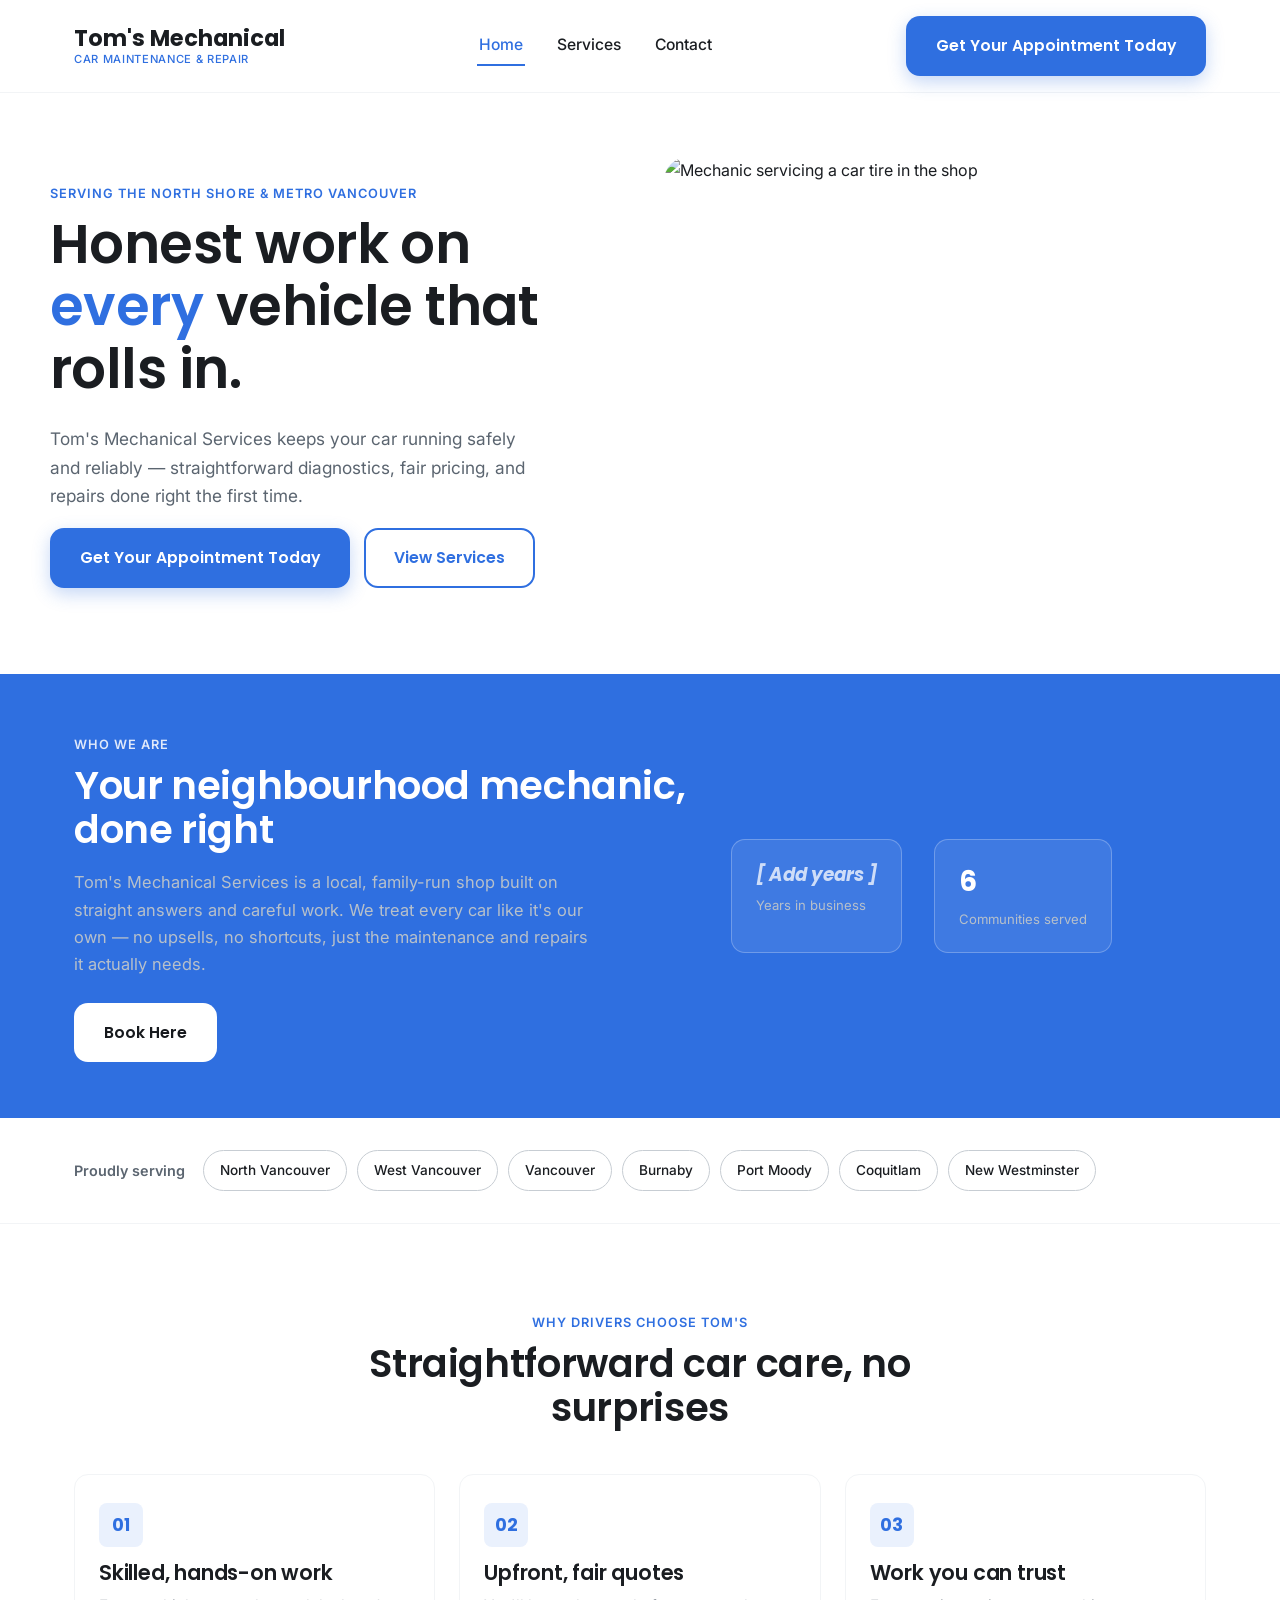
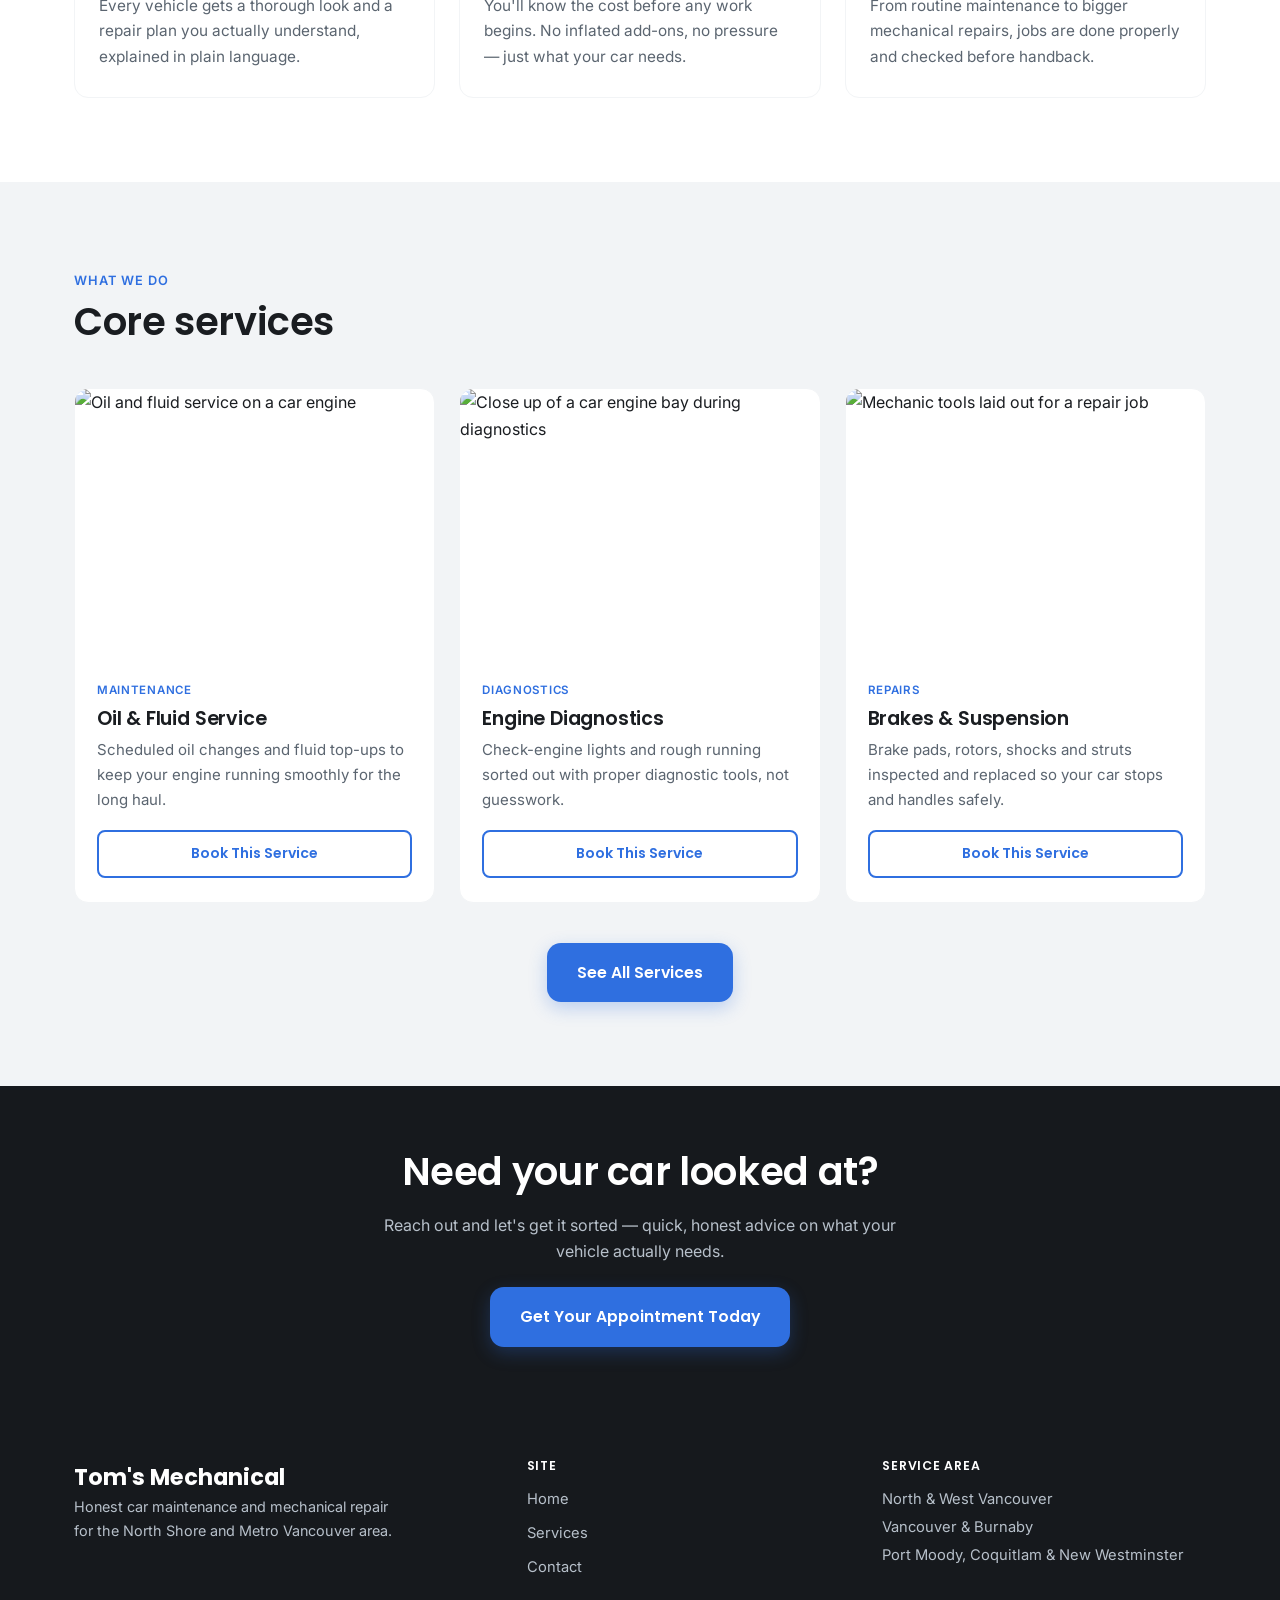
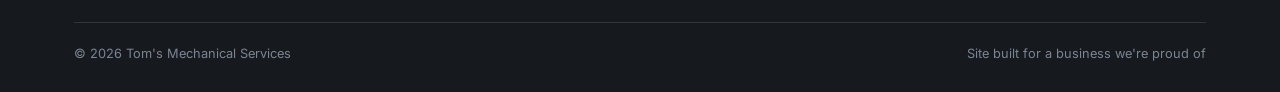
==== index.html @ 40af966b "First push" ====
<!DOCTYPE html>
<html lang="en">
<head>
<meta charset="UTF-8">
<meta name="viewport" content="width=device-width, initial-scale=1.0">
<title>Tom's Mechanical Services | Trusted Auto Repair &amp; Maintenance</title>
<meta name="description" content="Tom's Mechanical Services offers honest, reliable car maintenance and repair across North Vancouver, West Vancouver, Vancouver, Burnaby, Port Moody, Coquitlam and New Westminster.">
<link rel="preconnect" href="https://fonts.googleapis.com">
<link href="https://fonts.googleapis.com/css2?family=Poppins:wght@500;600;700&family=Inter:wght@400;500;600&display=swap" rel="stylesheet">
<link rel="stylesheet" href="styles.css">
</head>
<body>

<header class="site-header">
  <nav class="nav">
    <a href="index.html" class="brand">
      <span class="brand-name">Tom's Mechanical</span>
      <span class="brand-sub">Car Maintenance &amp; Repair</span>
    </a>
    <div class="nav-links">
      <a href="index.html" class="active">Home</a>
      <a href="services.html">Services</a>
      <a href="contact.html">Contact</a>
    </div>
    <a href="contact.html" class="btn btn-primary">Get Your Appointment Today</a>
  </nav>
</header>

<section class="hero">
  <div class="wrap hero-grid">
    <div class="hero-copy">
      <span class="eyebrow">Serving the North Shore &amp; Metro Vancouver</span>
      <h1>Honest work on <span>every</span> vehicle that rolls in.</h1>
      <p>Tom's Mechanical Services keeps your car running safely and reliably — straightforward diagnostics, fair pricing, and repairs done right the first time.</p>
      <div class="hero-actions">
        <a href="contact.html" class="btn btn-primary">Get Your Appointment Today</a>
        <a href="services.html" class="btn btn-outline">View Services</a>
      </div>
    </div>
    <div class="hero-photo">
      <img src="https://images.unsplash.com/photo-1645445522156-9ac06bc7a767?auto=format&fit=crop&w=1400&q=80" alt="Mechanic servicing a car tire in the shop">
    </div>
  </div>
</section>

<section class="intro-strip">
  <div class="wrap intro-grid">
    <div>
      <span class="eyebrow">Who we are</span>
      <h2>Your neighbourhood mechanic, done right</h2>
      <p>Tom's Mechanical Services is a local, family-run shop built on straight answers and careful work. We treat every car like it's our own — no upsells, no shortcuts, just the maintenance and repairs it actually needs.</p>
      <a href="contact.html" class="btn btn-light" style="margin-top:8px;">Book Here</a>
    </div>
    <div class="stat-row">
      <div class="stat">
        <span class="stat-num placeholder">[ Add years ]</span>
        <span class="stat-label">Years in business</span>
      </div>
      <div class="stat">
        <span class="stat-num">6</span>
        <span class="stat-label">Communities served</span>
      </div>
    </div>
  </div>
</section>

<div class="area-strip">
  <div class="wrap">
    <span class="area-label">Proudly serving</span>
    <div class="chips">
      <span class="chip">North Vancouver</span>
      <span class="chip">West Vancouver</span>
      <span class="chip">Vancouver</span>
      <span class="chip">Burnaby</span>
      <span class="chip">Port Moody</span>
      <span class="chip">Coquitlam</span>
      <span class="chip">New Westminster</span>
    </div>
  </div>
</div>

<section class="section">
  <div class="wrap">
    <div class="section-head center">
      <span class="eyebrow">Why drivers choose Tom's</span>
      <h2>Straightforward car care, no surprises</h2>
    </div>
    <div class="trust-grid">
      <div class="trust-item">
        <span class="icon-badge">01</span>
        <h3>Skilled, hands-on work</h3>
        <p>Every vehicle gets a thorough look and a repair plan you actually understand, explained in plain language.</p>
      </div>
      <div class="trust-item">
        <span class="icon-badge">02</span>
        <h3>Upfront, fair quotes</h3>
        <p>You'll know the cost before any work begins. No inflated add-ons, no pressure — just what your car needs.</p>
      </div>
      <div class="trust-item">
        <span class="icon-badge">03</span>
        <h3>Work you can trust</h3>
        <p>From routine maintenance to bigger mechanical repairs, jobs are done properly and checked before handback.</p>
      </div>
    </div>
  </div>
</section>

<section class="section section-silver">
  <div class="wrap">
    <div class="section-head">
      <span class="eyebrow">What we do</span>
      <h2>Core services</h2>
    </div>
    <div class="card-grid">
      <div class="card">
        <div class="card-photo">
          <img src="https://images.unsplash.com/photo-1487754180451-c456f719a1fc?auto=format&fit=crop&w=900&q=80" alt="Oil and fluid service on a car engine">
        </div>
        <div class="card-body">
          <span class="card-tag">Maintenance</span>
          <h3>Oil &amp; Fluid Service</h3>
          <p>Scheduled oil changes and fluid top-ups to keep your engine running smoothly for the long haul.</p>
          <a href="contact.html" class="btn btn-outline btn-sm btn-block">Book This Service</a>
        </div>
      </div>
      <div class="card">
        <div class="card-photo">
          <img src="https://images.unsplash.com/photo-1486262715619-67b85e0b08d3?auto=format&fit=crop&w=900&q=80" alt="Close up of a car engine bay during diagnostics">
        </div>
        <div class="card-body">
          <span class="card-tag">Diagnostics</span>
          <h3>Engine Diagnostics</h3>
          <p>Check-engine lights and rough running sorted out with proper diagnostic tools, not guesswork.</p>
          <a href="contact.html" class="btn btn-outline btn-sm btn-block">Book This Service</a>
        </div>
      </div>
      <div class="card">
        <div class="card-photo">
          <img src="https://images.unsplash.com/photo-1637640125496-31852f042a60?auto=format&fit=crop&w=900&q=80" alt="Mechanic tools laid out for a repair job">
        </div>
        <div class="card-body">
          <span class="card-tag">Repairs</span>
          <h3>Brakes &amp; Suspension</h3>
          <p>Brake pads, rotors, shocks and struts inspected and replaced so your car stops and handles safely.</p>
          <a href="contact.html" class="btn btn-outline btn-sm btn-block">Book This Service</a>
        </div>
      </div>
    </div>
    <div style="text-align:center; margin-top:40px;">
      <a href="services.html" class="btn btn-primary">See All Services</a>
    </div>
  </div>
</section>

<section class="cta-banner">
  <div class="wrap">
    <h2>Need your car looked at?</h2>
    <p>Reach out and let's get it sorted — quick, honest advice on what your vehicle actually needs.</p>
    <div class="cta-actions">
      <a href="contact.html" class="btn btn-primary">Get Your Appointment Today</a>
    </div>
  </div>
</section>

<footer class="site-footer">
  <div class="wrap">
    <div class="footer-grid">
      <div class="footer-brand">
        <span class="brand-name">Tom's Mechanical</span>
        <p>Honest car maintenance and mechanical repair for the North Shore and Metro Vancouver area.</p>
      </div>
      <div class="footer-col">
        <h4>Site</h4>
        <a href="index.html">Home</a>
        <a href="services.html">Services</a>
        <a href="contact.html">Contact</a>
      </div>
      <div class="footer-col">
        <h4>Service Area</h4>
        <p style="margin-bottom:4px;">North &amp; West Vancouver</p>
        <p style="margin-bottom:4px;">Vancouver &amp; Burnaby</p>
        <p>Port Moody, Coquitlam &amp; New Westminster</p>
      </div>
    </div>
    <div class="footer-bottom">
      <span>&copy; 2026 Tom's Mechanical Services</span>
      <span>Site built for a business we're proud of</span>
    </div>
  </div>
</footer>

</body>
</html>
---- styles.css ----
/* ============================================
   Tom's Mechanical Services — shared styles
   White base, blue / black / silver stacked sections
   ============================================ */

:root {
  /* Color tokens */
  --white: #FFFFFF;
  --black: #16191D;         /* near-black for dark stacked sections */
  --blue-deep: #14315C;     /* deep blue, text on light / darker accents */
  --blue: #2F6FE0;          /* primary blue — buttons, links, accents */
  --blue-soft: #EAF1FD;     /* very light blue tint for backgrounds */
  --silver: #C7CDD3;        /* borders, dividers */
  --silver-soft: #F2F4F6;   /* soft silver section background */
  --text: #1A1D21;
  --text-muted: #5B6570;
  --on-dark-muted: #B7C0CA;

  --font-heading: "Poppins", "Segoe UI", sans-serif;
  --font-body: "Inter", -apple-system, BlinkMacSystemFont, "Segoe UI", sans-serif;

  --radius: 14px;           /* rounded-square, used on buttons & cards */
  --radius-sm: 8px;
  --radius-pill: 999px;
  --max-width: 1180px;
}

* { box-sizing: border-box; }
html { scroll-behavior: smooth; }

body {
  margin: 0;
  font-family: var(--font-body);
  color: var(--text);
  background: var(--white);
  line-height: 1.65;
  -webkit-font-smoothing: antialiased;
}

img { max-width: 100%; display: block; }
a { color: inherit; text-decoration: none; }

.wrap {
  max-width: var(--max-width);
  margin: 0 auto;
  padding: 0 24px;
}

h1, h2, h3, h4 {
  font-family: var(--font-heading);
  font-weight: 600;
  line-height: 1.15;
  margin: 0 0 0.45em;
  color: var(--text);
  letter-spacing: -0.01em;
}

h2 { font-size: clamp(1.7rem, 3vw, 2.4rem); font-weight: 600; }
h3 { font-size: 1.3rem; font-weight: 600; }

p { margin: 0 0 1em; color: var(--text-muted); }

.eyebrow {
  font-family: var(--font-body);
  font-weight: 600;
  font-size: 0.8rem;
  letter-spacing: 0.08em;
  text-transform: uppercase;
  color: var(--blue);
  display: inline-block;
  margin-bottom: 0.7em;
}

/* ---------- buttons — rounded square, clear labels ---------- */
.btn {
  display: inline-flex;
  align-items: center;
  gap: 8px;
  font-family: var(--font-heading);
  font-weight: 600;
  font-size: 0.98rem;
  padding: 15px 28px;
  border-radius: var(--radius);
  border: 2px solid transparent;
  cursor: pointer;
  transition: transform 0.15s ease, background 0.15s ease, color 0.15s ease, border-color 0.15s ease, box-shadow 0.15s ease;
}
.btn:hover { transform: translateY(-2px); }
.btn-sm { padding: 10px 20px; font-size: 0.88rem; border-radius: var(--radius-sm); }

.btn-primary {
  background: var(--blue);
  color: var(--white);
  box-shadow: 0 6px 18px rgba(47,111,224,0.28);
}
.btn-primary:hover { background: #2559BD; }

.btn-outline {
  background: transparent;
  border-color: var(--blue);
  color: var(--blue);
}
.btn-outline:hover { background: var(--blue-soft); }

.btn-outline-light {
  background: transparent;
  border-color: rgba(255,255,255,0.5);
  color: var(--white);
}
.btn-outline-light:hover { background: rgba(255,255,255,0.12); border-color: var(--white); }

.btn-light {
  background: var(--white);
  color: var(--black);
}
.btn-light:hover { background: var(--silver-soft); }

.btn-block { width: 100%; justify-content: center; }

/* ---------- header / nav ---------- */
.site-header {
  position: sticky;
  top: 0;
  z-index: 50;
  background: var(--white);
  border-bottom: 1px solid var(--silver-soft);
}
.nav {
  display: flex;
  align-items: center;
  justify-content: space-between;
  padding: 16px 24px;
  max-width: var(--max-width);
  margin: 0 auto;
  gap: 20px;
}
.brand {
  display: flex;
  flex-direction: column;
  line-height: 1;
}
.brand-name {
  font-family: var(--font-heading);
  font-weight: 700;
  font-size: 1.4rem;
  color: var(--text);
}
.brand-sub {
  font-family: var(--font-body);
  font-weight: 500;
  font-size: 0.7rem;
  letter-spacing: 0.06em;
  text-transform: uppercase;
  color: var(--blue);
  margin-top: 4px;
}
.nav-links {
  display: flex;
  align-items: center;
  gap: 30px;
  font-family: var(--font-body);
  font-weight: 500;
  font-size: 0.98rem;
}
.nav-links a {
  color: var(--text);
  padding: 6px 2px;
  border-bottom: 2px solid transparent;
  transition: border-color 0.15s ease, color 0.15s ease;
}
.nav-links a:hover,
.nav-links a.active { color: var(--blue); border-color: var(--blue); }

/* ---------- hero ---------- */
.hero { background: var(--white); }
.hero-grid {
  display: grid;
  grid-template-columns: 1fr 1fr;
  align-items: center;
  gap: 48px;
  padding: 64px 0;
}
.hero-copy h1 {
  font-size: clamp(2.3rem, 4.4vw, 3.4rem);
  color: var(--text);
}
.hero-copy h1 span { color: var(--blue); }
.hero-copy p { font-size: 1.08rem; max-width: 480px; }
.hero-actions { display: flex; gap: 14px; margin-top: 8px; flex-wrap: wrap; }
.hero-photo {
  border-radius: 24px;
  overflow: hidden;
  aspect-ratio: 4/3.2;
}
.hero-photo img { width: 100%; height: 100%; object-fit: cover; }

/* ---------- intro / stats strip (BLUE stack) ---------- */
.intro-strip {
  background: var(--blue);
  color: var(--white);
  padding: 56px 0;
}
.intro-strip .eyebrow { color: var(--white); opacity: 0.85; }
.intro-grid {
  display: grid;
  grid-template-columns: 1.3fr 1fr;
  gap: 40px;
  align-items: center;
}
.intro-grid h2 { color: var(--white); }
.intro-grid p { color: var(--on-dark-muted); font-size: 1.03rem; max-width: 520px; }
.stat-row { display: flex; gap: 32px; flex-wrap: wrap; }
.stat {
  background: rgba(255,255,255,0.08);
  border: 1px solid rgba(255,255,255,0.25);
  border-radius: var(--radius);
  padding: 20px 24px;
  min-width: 160px;
}
.stat .stat-num {
  font-family: var(--font-heading);
  font-weight: 700;
  font-size: 1.7rem;
  color: var(--white);
  display: block;
}
.stat .stat-num.placeholder { color: rgba(255,255,255,0.75); font-style: italic; font-size: 1.15rem; }
.stat .stat-label {
  font-size: 0.82rem;
  color: var(--on-dark-muted);
  margin-top: 4px;
}

/* ---------- service-area strip ---------- */
.area-strip { background: var(--white); padding: 32px 0; border-bottom: 1px solid var(--silver-soft); }
.area-strip .wrap { display: flex; align-items: center; gap: 18px; flex-wrap: wrap; }
.area-label { font-weight: 600; font-size: 0.9rem; color: var(--text-muted); white-space: nowrap; }
.chips { display: flex; gap: 10px; flex-wrap: wrap; }
.chip {
  font-size: 0.85rem;
  font-weight: 500;
  padding: 8px 16px;
  border: 1.5px solid var(--silver);
  border-radius: var(--radius-pill);
  color: var(--text);
  background: var(--white);
}

/* ---------- generic sections ---------- */
.section { padding: 84px 0; background: var(--white); }
.section-tight { padding: 56px 0; background: var(--white); }
.section-silver { background: var(--silver-soft); }
.section-blue { background: var(--blue); color: var(--white); }
.section-blue h2, .section-blue h3 { color: var(--white); }
.section-blue p { color: var(--on-dark-muted); }
.section-black { background: var(--black); color: var(--white); }
.section-black h2, .section-black h3 { color: var(--white); }
.section-black p { color: var(--on-dark-muted); }

.section-head { max-width: 640px; margin-bottom: 44px; }
.section-head.center { margin-left: auto; margin-right: auto; text-align: center; }

/* ---------- trust points ---------- */
.trust-grid { display: grid; grid-template-columns: repeat(3, 1fr); gap: 24px; }
.trust-item {
  padding: 28px 24px;
  border: 1.5px solid var(--silver-soft);
  border-radius: var(--radius);
  background: var(--white);
}
.trust-item .icon-badge {
  width: 44px; height: 44px;
  border-radius: var(--radius-sm);
  background: var(--blue-soft);
  color: var(--blue);
  display: flex; align-items: center; justify-content: center;
  font-family: var(--font-heading); font-weight: 700; font-size: 1.1rem;
  margin-bottom: 14px;
}
.trust-item h3 { margin-bottom: 8px; }
.trust-item p { margin: 0; font-size: 0.96rem; }

/* ---------- card grids (services preview) ---------- */
.card-grid { display: grid; grid-template-columns: repeat(3, 1fr); gap: 24px; }
.card {
  background: var(--white);
  border: 1.5px solid var(--silver-soft);
  border-radius: var(--radius);
  overflow: hidden;
  display: flex;
  flex-direction: column;
  transition: box-shadow 0.15s ease, transform 0.15s ease;
}
.card:hover { box-shadow: 0 14px 30px rgba(20,49,92,0.12); transform: translateY(-3px); }
.card-photo { aspect-ratio: 4/3; overflow: hidden; }
.card-photo img { width: 100%; height: 100%; object-fit: cover; }
.card-body { padding: 22px 22px 24px; flex: 1; display: flex; flex-direction: column; }
.card-body h3 { margin-bottom: 8px; font-size: 1.2rem; }
.card-body p { font-size: 0.94rem; margin-bottom: 18px; flex: 1; }
.card-tag {
  font-size: 0.72rem;
  font-weight: 600;
  letter-spacing: 0.06em;
  text-transform: uppercase;
  color: var(--blue);
  margin-bottom: 8px;
  display: block;
}

/* ---------- service list (services page) ---------- */
.service-detail {
  display: grid;
  grid-template-columns: 1fr 1fr;
  gap: 48px;
  align-items: center;
  padding: 52px 0;
}
.service-detail.reverse .service-photo { order: 2; }
.service-photo img { border-radius: var(--radius); aspect-ratio: 4/3; object-fit: cover; }
.service-index {
  font-family: var(--font-heading);
  color: var(--silver);
  font-weight: 700;
  font-size: 2.6rem;
  line-height: 1;
  margin-bottom: 10px;
  display: block;
}
.service-copy .btn { margin-top: 8px; }

/* ---------- steps ---------- */
.steps { display: grid; grid-template-columns: repeat(3, 1fr); gap: 32px; }
.step {
  background: rgba(255,255,255,0.06);
  border: 1px solid rgba(255,255,255,0.2);
  border-radius: var(--radius);
  padding: 26px 24px;
}
.step .step-num {
  display: inline-flex;
  align-items: center;
  justify-content: center;
  width: 34px; height: 34px;
  border-radius: var(--radius-sm);
  background: var(--white);
  color: var(--blue);
  font-family: var(--font-heading);
  font-weight: 700;
  font-size: 0.95rem;
  margin-bottom: 14px;
}

/* ---------- CTA banner ---------- */
.cta-banner { background: var(--black); color: var(--white); padding: 64px 0; text-align: center; }
.cta-banner h2 { color: var(--white); }
.cta-banner p { color: var(--on-dark-muted); max-width: 540px; margin-left: auto; margin-right: auto; }
.cta-actions { display: flex; gap: 16px; justify-content: center; margin-top: 22px; flex-wrap: wrap; }

/* ---------- contact page ---------- */
.contact-grid { display: grid; grid-template-columns: 0.9fr 1.1fr; gap: 40px; align-items: start; }
.info-card { background: var(--black); color: var(--white); border-radius: var(--radius); padding: 36px; }
.info-card h3 { color: var(--white); }
.info-row { display: flex; gap: 14px; padding: 16px 0; border-top: 1px solid rgba(255,255,255,0.14); }
.info-row:first-of-type { border-top: none; }
.info-row .label { font-weight: 600; font-size: 0.78rem; letter-spacing: 0.04em; text-transform: uppercase; color: var(--silver); min-width: 90px; }
.info-row .value { color: var(--white); font-size: 0.98rem; }
.info-row .value.placeholder { color: var(--on-dark-muted); font-style: italic; }

.form-card { background: var(--white); border: 1.5px solid var(--silver-soft); border-radius: var(--radius); padding: 36px; }
.form-note {
  font-size: 0.85rem;
  color: var(--blue-deep);
  background: var(--blue-soft);
  border-radius: var(--radius-sm);
  padding: 12px 16px;
  margin-bottom: 24px;
  font-weight: 500;
}
.field { margin-bottom: 20px; }
.field label { display: block; font-weight: 600; font-size: 0.82rem; color: var(--text); margin-bottom: 8px; }
.field input, .field select, .field textarea {
  width: 100%;
  border: 1.5px solid var(--silver);
  border-radius: var(--radius-sm);
  padding: 12px 14px;
  font-family: var(--font-body);
  font-size: 0.96rem;
  color: var(--text);
  background: var(--white);
}
.field input:focus, .field select:focus, .field textarea:focus {
  outline: 2px solid var(--blue);
  outline-offset: 1px;
  border-color: var(--blue);
}
.field-row { display: grid; grid-template-columns: 1fr 1fr; gap: 20px; }
.form-msg {
  display: none;
  margin-top: 16px;
  padding: 14px 16px;
  border-radius: var(--radius-sm);
  background: var(--blue-soft);
  border: 1px solid var(--blue);
  color: var(--blue-deep);
  font-size: 0.9rem;
  font-weight: 500;
}

/* ---------- footer (BLACK stack) ---------- */
.site-footer { background: var(--black); color: var(--on-dark-muted); padding: 48px 0 28px; }
.footer-grid { display: grid; grid-template-columns: 1.3fr 1fr 1fr; gap: 32px; margin-bottom: 32px; }
.footer-brand .brand-name { color: var(--white); }
.footer-brand p { color: var(--on-dark-muted); font-size: 0.9rem; max-width: 320px; }
.footer-col h4 { color: var(--white); font-weight: 600; font-size: 0.78rem; letter-spacing: 0.06em; text-transform: uppercase; margin-bottom: 14px; }
.footer-col a, .footer-col p { display: block; color: var(--on-dark-muted); font-size: 0.92rem; margin-bottom: 10px; }
.footer-col a:hover { color: var(--white); }
.footer-bottom {
  border-top: 1px solid rgba(255,255,255,0.12);
  padding-top: 20px;
  font-size: 0.8rem;
  color: #7B8591;
  display: flex;
  justify-content: space-between;
  flex-wrap: wrap;
  gap: 8px;
}

/* ---------- responsive ---------- */
@media (max-width: 900px) {
  .hero-grid { grid-template-columns: 1fr; padding: 40px 0; }
  .hero-photo { order: -1; aspect-ratio: 16/10; }
  .intro-grid { grid-template-columns: 1fr; }
  .trust-grid, .card-grid { grid-template-columns: 1fr; }
  .service-detail { grid-template-columns: 1fr; gap: 24px; padding: 36px 0; }
  .service-detail.reverse .service-photo { order: 0; }
  .steps { grid-template-columns: 1fr; }
  .contact-grid { grid-template-columns: 1fr; }
  .field-row { grid-template-columns: 1fr; }
  .footer-grid { grid-template-columns: 1fr; gap: 28px; }
  .nav-links { display: none; }
  .area-strip .wrap { flex-direction: column; align-items: flex-start; }
}

@media (max-width: 560px) {
  .section, .section-tight { padding: 48px 0; }
}
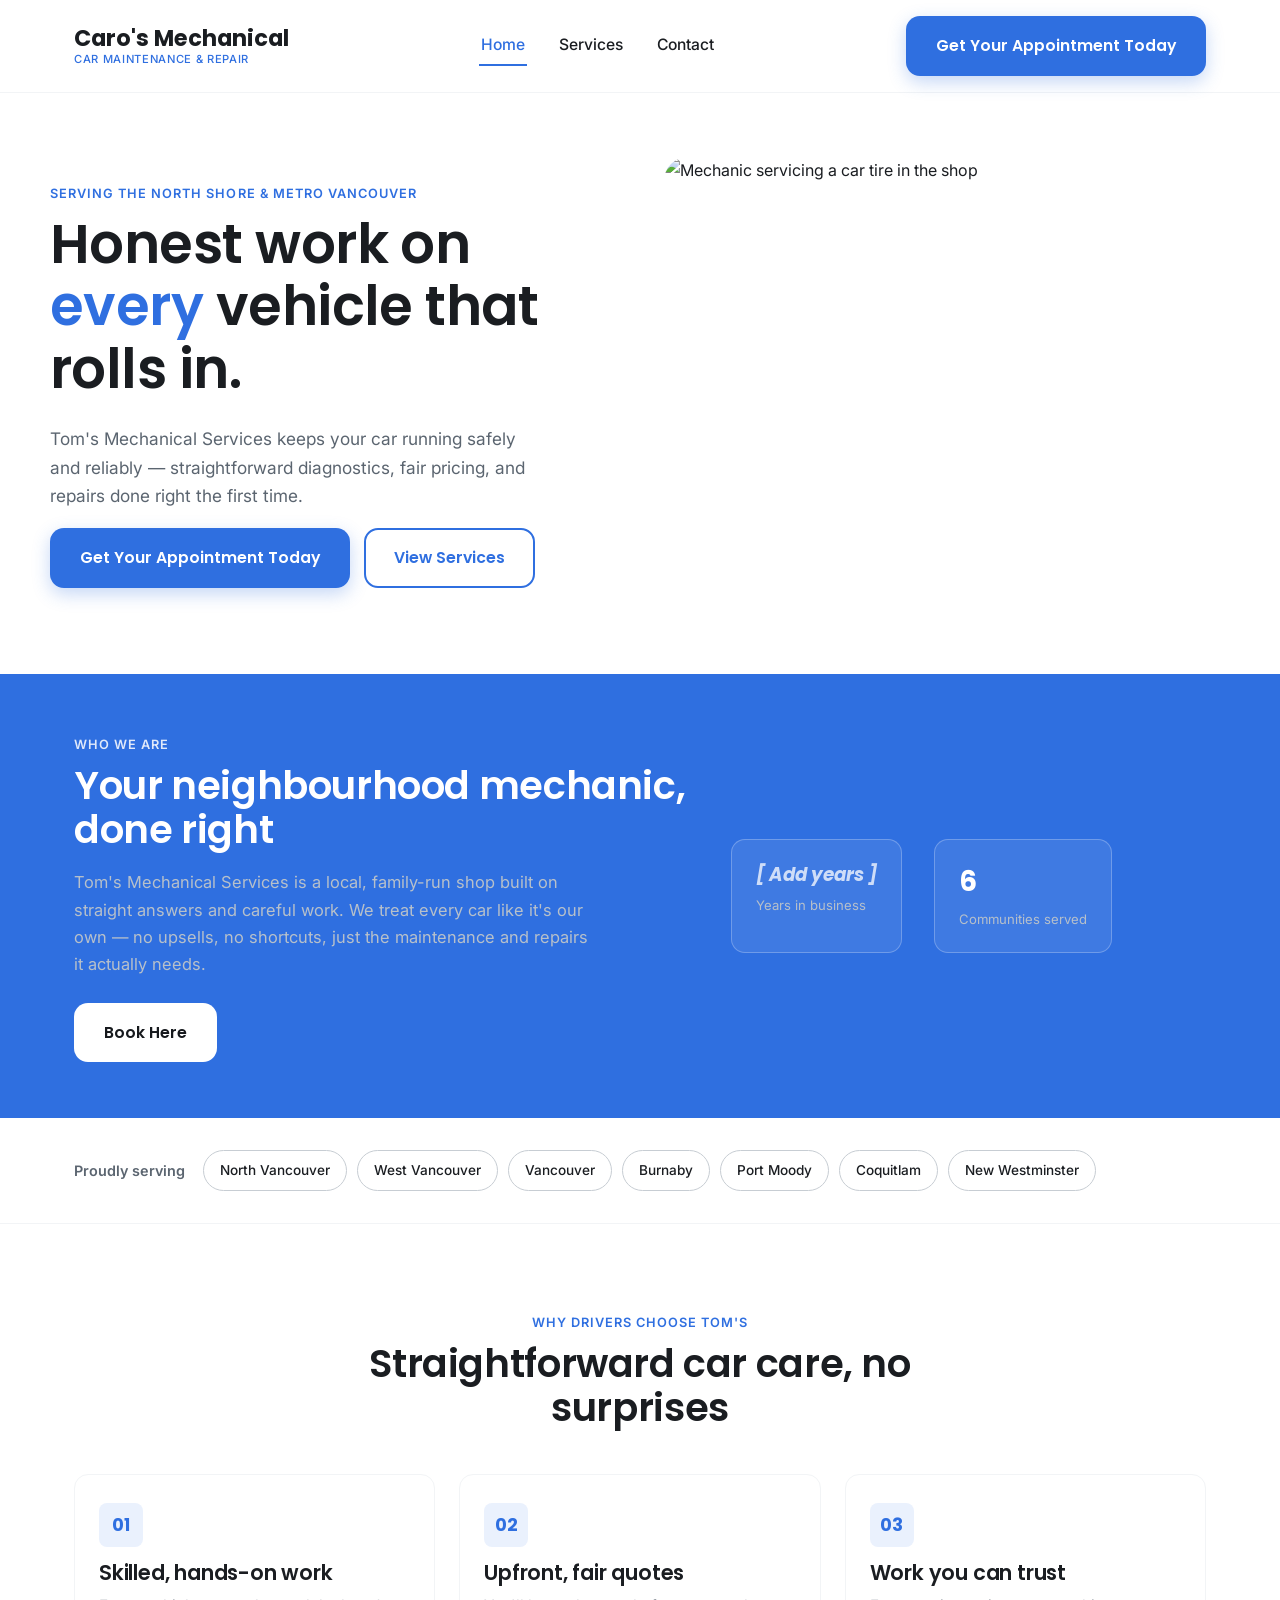
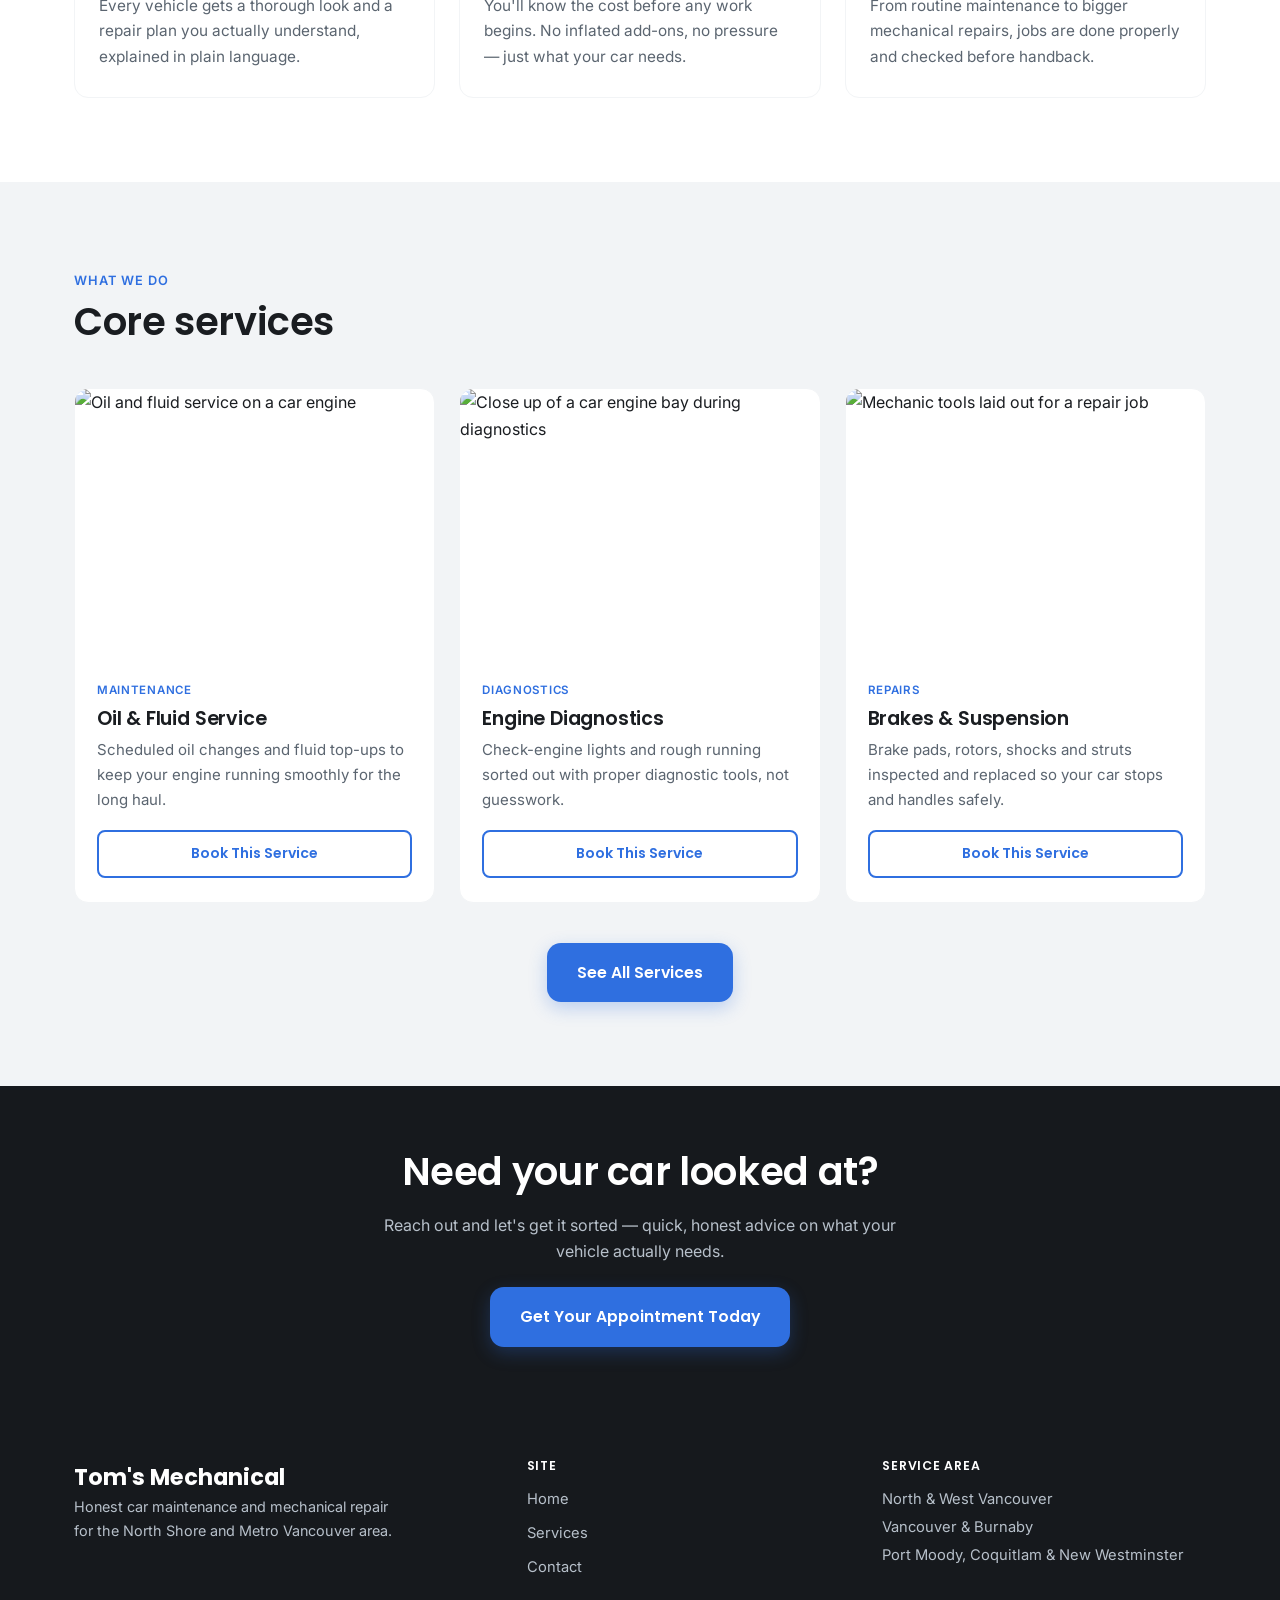
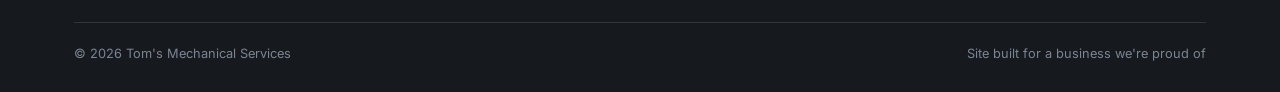
==== commit 88fced57: "name change practice" ====
--- a/index.html
+++ b/index.html
@@ -14,7 +14,7 @@
 <header class="site-header">
   <nav class="nav">
     <a href="index.html" class="brand">
-      <span class="brand-name">Tom's Mechanical</span>
+      <span class="brand-name">Caro's Mechanical</span>
       <span class="brand-sub">Car Maintenance &amp; Repair</span>
     </a>
     <div class="nav-links">
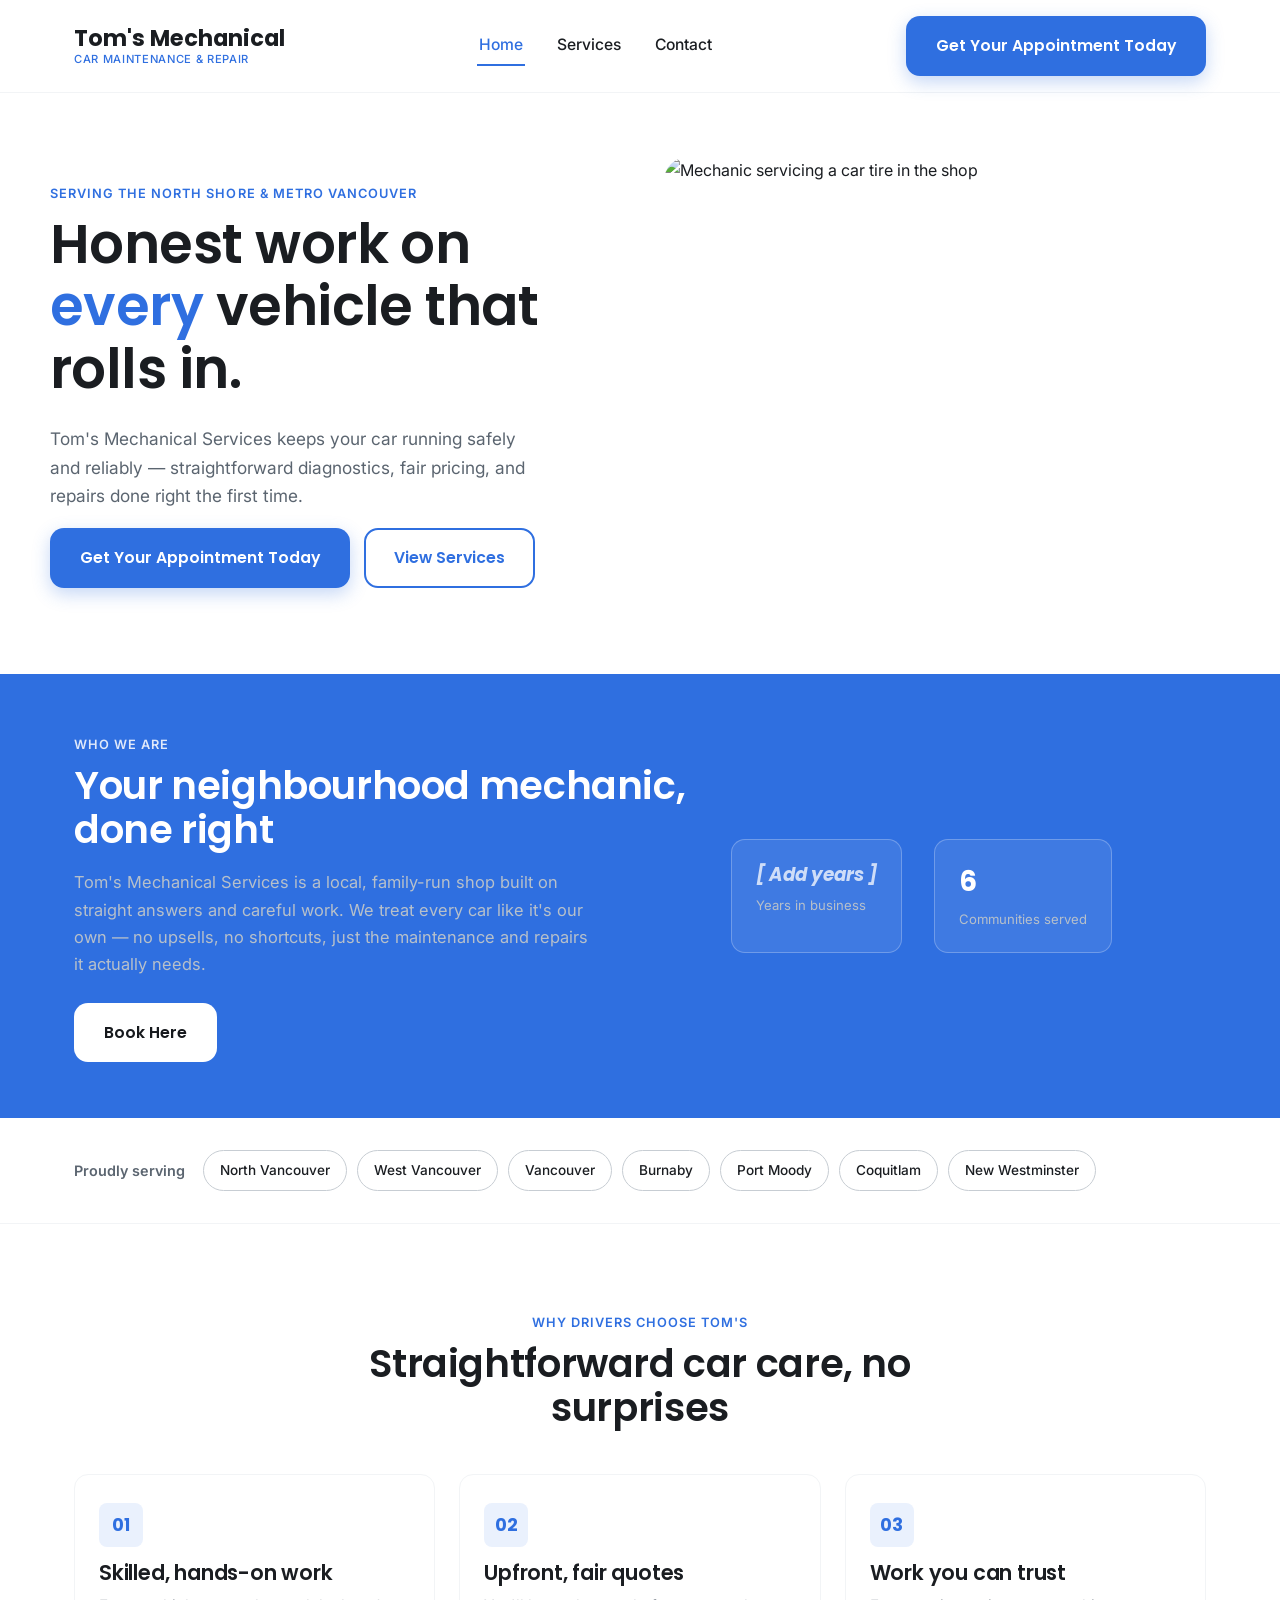
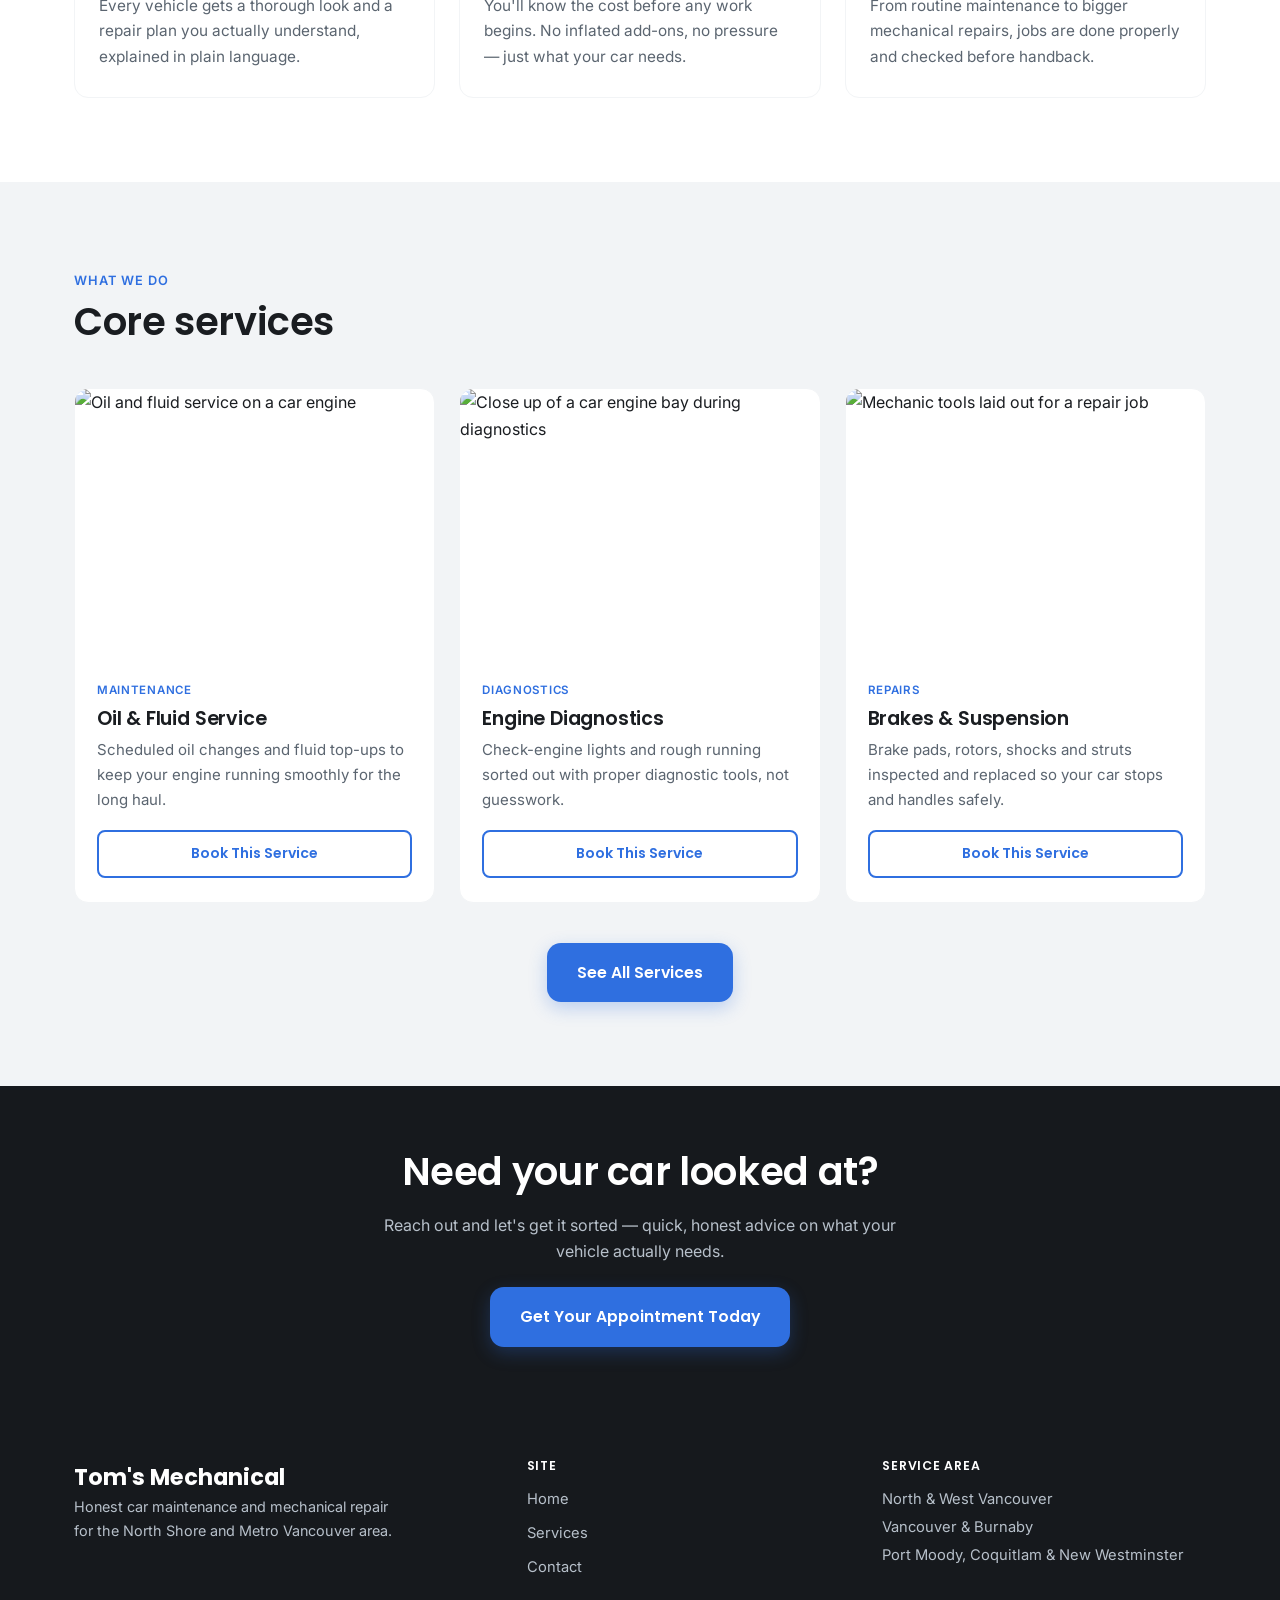
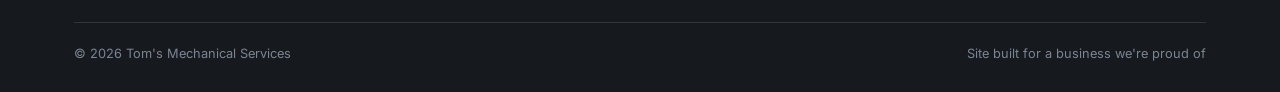
==== commit 3c53f1d3: "back to tom name" ====
--- a/index.html
+++ b/index.html
@@ -14,7 +14,7 @@
 <header class="site-header">
   <nav class="nav">
     <a href="index.html" class="brand">
-      <span class="brand-name">Caro's Mechanical</span>
+      <span class="brand-name">Tom's Mechanical</span>
       <span class="brand-sub">Car Maintenance &amp; Repair</span>
     </a>
     <div class="nav-links">
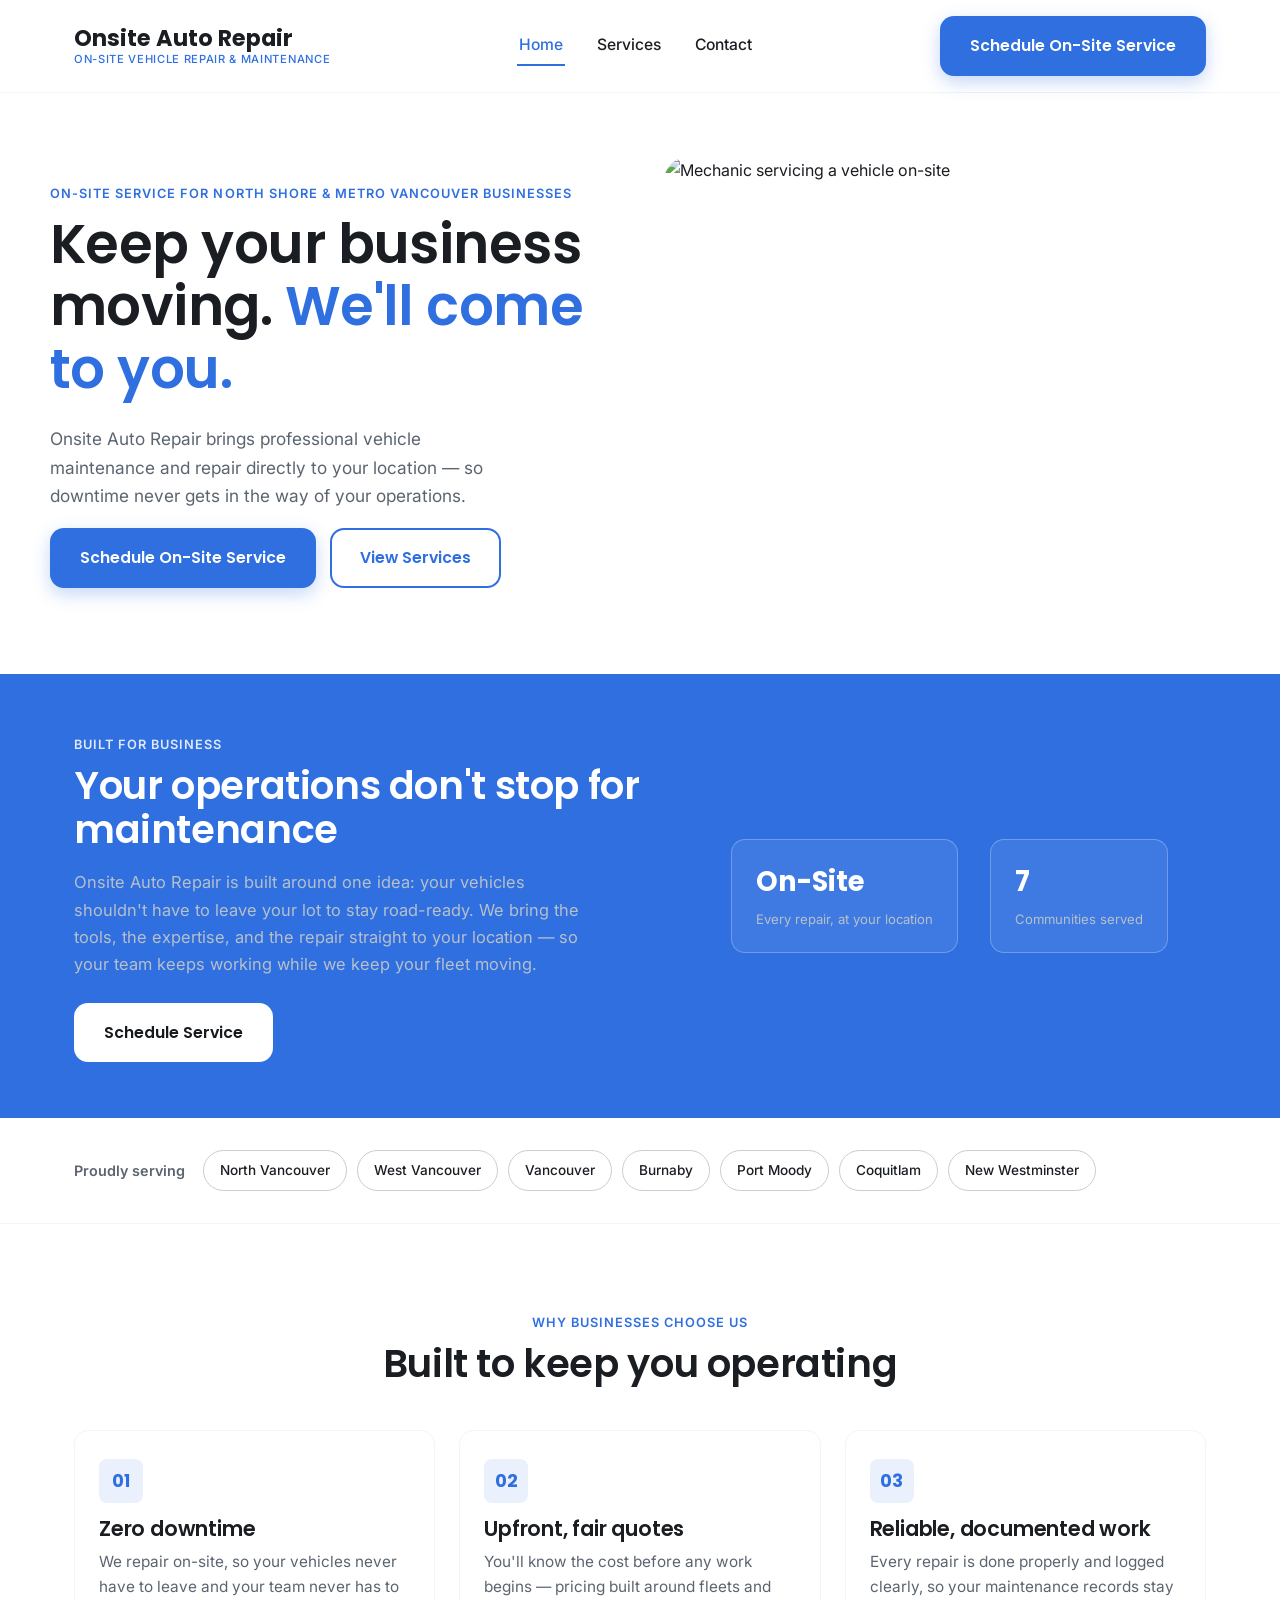
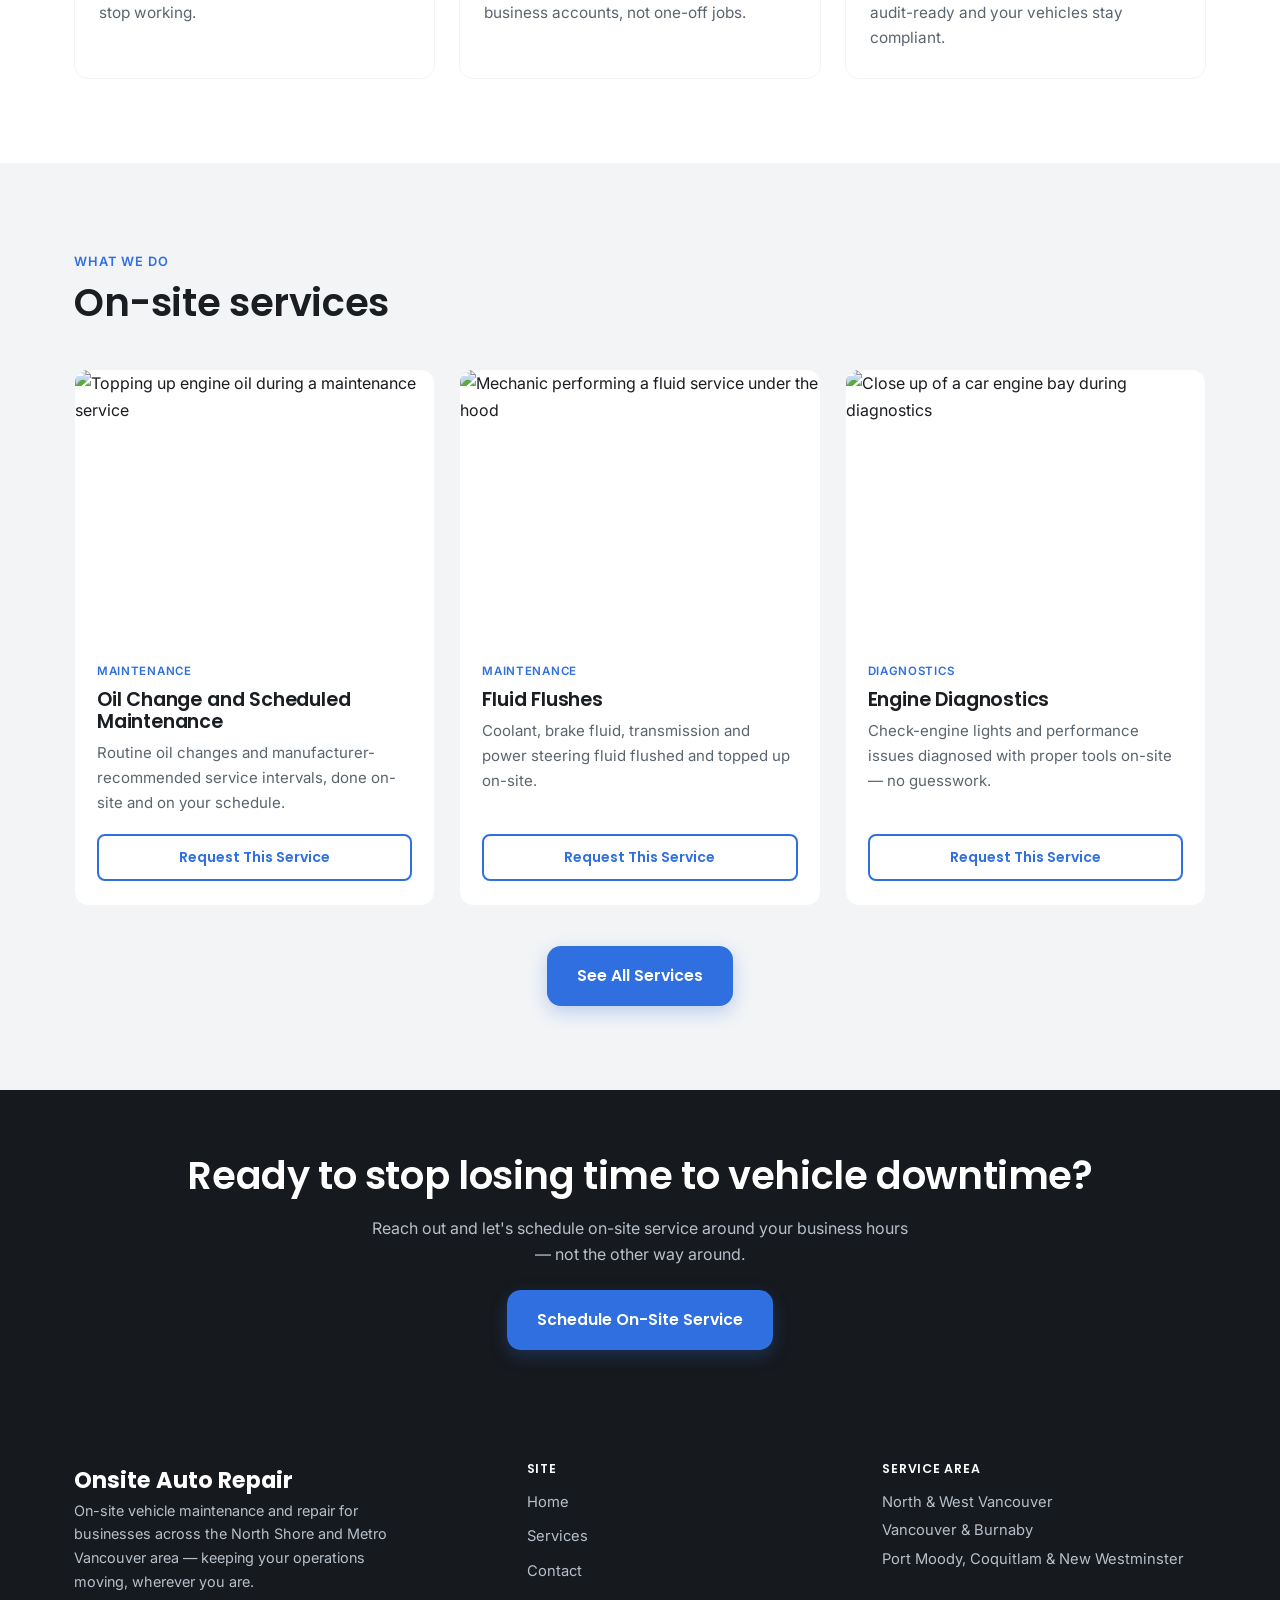
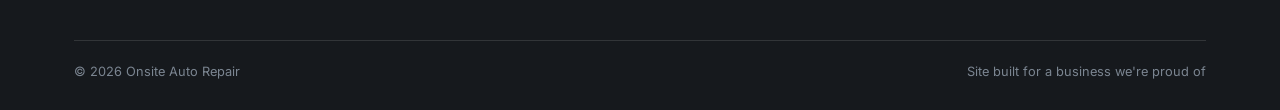
==== commit d70b2a34: "onsite push - new website" ====
--- a/index.html
+++ b/index.html
@@ -3,8 +3,8 @@
 <head>
 <meta charset="UTF-8">
 <meta name="viewport" content="width=device-width, initial-scale=1.0">
-<title>Tom's Mechanical Services | Trusted Auto Repair &amp; Maintenance</title>
-<meta name="description" content="Tom's Mechanical Services offers honest, reliable car maintenance and repair across North Vancouver, West Vancouver, Vancouver, Burnaby, Port Moody, Coquitlam and New Westminster.">
+<title>Onsite Auto Repair | On-Site Vehicle Maintenance &amp; Repair for Business</title>
+<meta name="description" content="Onsite Auto Repair brings professional vehicle maintenance and repair directly to your business — minimizing downtime across North Vancouver, West Vancouver, Vancouver, Burnaby, Port Moody, Coquitlam and New Westminster.">
 <link rel="preconnect" href="https://fonts.googleapis.com">
 <link href="https://fonts.googleapis.com/css2?family=Poppins:wght@500;600;700&family=Inter:wght@400;500;600&display=swap" rel="stylesheet">
 <link rel="stylesheet" href="styles.css">
@@ -14,31 +14,31 @@
 <header class="site-header">
   <nav class="nav">
     <a href="index.html" class="brand">
-      <span class="brand-name">Tom's Mechanical</span>
-      <span class="brand-sub">Car Maintenance &amp; Repair</span>
+      <span class="brand-name">Onsite Auto Repair</span>
+      <span class="brand-sub">On-Site Vehicle Repair &amp; Maintenance</span>
     </a>
     <div class="nav-links">
       <a href="index.html" class="active">Home</a>
       <a href="services.html">Services</a>
       <a href="contact.html">Contact</a>
     </div>
-    <a href="contact.html" class="btn btn-primary">Get Your Appointment Today</a>
+    <a href="contact.html" class="btn btn-primary">Schedule On-Site Service</a>
   </nav>
 </header>
 
 <section class="hero">
   <div class="wrap hero-grid">
     <div class="hero-copy">
-      <span class="eyebrow">Serving the North Shore &amp; Metro Vancouver</span>
-      <h1>Honest work on <span>every</span> vehicle that rolls in.</h1>
-      <p>Tom's Mechanical Services keeps your car running safely and reliably — straightforward diagnostics, fair pricing, and repairs done right the first time.</p>
+      <span class="eyebrow">On-Site Service for North Shore &amp; Metro Vancouver Businesses</span>
+      <h1>Keep your business moving. <span>We'll come to you.</span></h1>
+      <p>Onsite Auto Repair brings professional vehicle maintenance and repair directly to your location — so downtime never gets in the way of your operations.</p>
       <div class="hero-actions">
-        <a href="contact.html" class="btn btn-primary">Get Your Appointment Today</a>
+        <a href="contact.html" class="btn btn-primary">Schedule On-Site Service</a>
         <a href="services.html" class="btn btn-outline">View Services</a>
       </div>
     </div>
     <div class="hero-photo">
-      <img src="https://images.unsplash.com/photo-1645445522156-9ac06bc7a767?auto=format&fit=crop&w=1400&q=80" alt="Mechanic servicing a car tire in the shop">
+      <img src="https://images.unsplash.com/photo-1645445522156-9ac06bc7a767?auto=format&fit=crop&w=1400&q=80" alt="Mechanic servicing a vehicle on-site">
     </div>
   </div>
 </section>
@@ -46,18 +46,18 @@
 <section class="intro-strip">
   <div class="wrap intro-grid">
     <div>
-      <span class="eyebrow">Who we are</span>
-      <h2>Your neighbourhood mechanic, done right</h2>
-      <p>Tom's Mechanical Services is a local, family-run shop built on straight answers and careful work. We treat every car like it's our own — no upsells, no shortcuts, just the maintenance and repairs it actually needs.</p>
-      <a href="contact.html" class="btn btn-light" style="margin-top:8px;">Book Here</a>
+      <span class="eyebrow">Built for business</span>
+      <h2>Your operations don't stop for maintenance</h2>
+      <p>Onsite Auto Repair is built around one idea: your vehicles shouldn't have to leave your lot to stay road-ready. We bring the tools, the expertise, and the repair straight to your location — so your team keeps working while we keep your fleet moving.</p>
+      <a href="contact.html" class="btn btn-light" style="margin-top:8px;">Schedule Service</a>
     </div>
     <div class="stat-row">
       <div class="stat">
-        <span class="stat-num placeholder">[ Add years ]</span>
-        <span class="stat-label">Years in business</span>
+        <span class="stat-num">On-Site</span>
+        <span class="stat-label">Every repair, at your location</span>
       </div>
       <div class="stat">
-        <span class="stat-num">6</span>
+        <span class="stat-num">7</span>
         <span class="stat-label">Communities served</span>
       </div>
     </div>
@@ -82,24 +82,24 @@
 <section class="section">
   <div class="wrap">
     <div class="section-head center">
-      <span class="eyebrow">Why drivers choose Tom's</span>
-      <h2>Straightforward car care, no surprises</h2>
+      <span class="eyebrow">Why businesses choose us</span>
+      <h2>Built to keep you operating</h2>
     </div>
     <div class="trust-grid">
       <div class="trust-item">
         <span class="icon-badge">01</span>
-        <h3>Skilled, hands-on work</h3>
-        <p>Every vehicle gets a thorough look and a repair plan you actually understand, explained in plain language.</p>
+        <h3>Zero downtime</h3>
+        <p>We repair on-site, so your vehicles never have to leave and your team never has to stop working.</p>
       </div>
       <div class="trust-item">
         <span class="icon-badge">02</span>
         <h3>Upfront, fair quotes</h3>
-        <p>You'll know the cost before any work begins. No inflated add-ons, no pressure — just what your car needs.</p>
+        <p>You'll know the cost before any work begins — pricing built around fleets and business accounts, not one-off jobs.</p>
       </div>
       <div class="trust-item">
         <span class="icon-badge">03</span>
-        <h3>Work you can trust</h3>
-        <p>From routine maintenance to bigger mechanical repairs, jobs are done properly and checked before handback.</p>
+        <h3>Reliable, documented work</h3>
+        <p>Every repair is done properly and logged clearly, so your maintenance records stay audit-ready and your vehicles stay compliant.</p>
       </div>
     </div>
   </div>
@@ -109,18 +109,29 @@
   <div class="wrap">
     <div class="section-head">
       <span class="eyebrow">What we do</span>
-      <h2>Core services</h2>
+      <h2>On-site services</h2>
     </div>
     <div class="card-grid">
       <div class="card">
         <div class="card-photo">
-          <img src="https://images.unsplash.com/photo-1487754180451-c456f719a1fc?auto=format&fit=crop&w=900&q=80" alt="Oil and fluid service on a car engine">
+          <img src="https://images.unsplash.com/photo-1487754180451-c456f719a1fc?auto=format&fit=crop&w=900&q=80" alt="Topping up engine oil during a maintenance service">
         </div>
         <div class="card-body">
           <span class="card-tag">Maintenance</span>
-          <h3>Oil &amp; Fluid Service</h3>
-          <p>Scheduled oil changes and fluid top-ups to keep your engine running smoothly for the long haul.</p>
-          <a href="contact.html" class="btn btn-outline btn-sm btn-block">Book This Service</a>
+          <h3>Oil Change and Scheduled Maintenance</h3>
+          <p>Routine oil changes and manufacturer-recommended service intervals, done on-site and on your schedule.</p>
+          <a href="contact.html" class="btn btn-outline btn-sm btn-block">Request This Service</a>
+        </div>
+      </div>
+      <div class="card">
+        <div class="card-photo">
+          <img src="https://images.unsplash.com/photo-1643700973089-baa86a1ab9ee?auto=format&fit=crop&w=900&q=80" alt="Mechanic performing a fluid service under the hood">
+        </div>
+        <div class="card-body">
+          <span class="card-tag">Maintenance</span>
+          <h3>Fluid Flushes</h3>
+          <p>Coolant, brake fluid, transmission and power steering fluid flushed and topped up on-site.</p>
+          <a href="contact.html" class="btn btn-outline btn-sm btn-block">Request This Service</a>
         </div>
       </div>
       <div class="card">
@@ -130,19 +141,8 @@
         <div class="card-body">
           <span class="card-tag">Diagnostics</span>
           <h3>Engine Diagnostics</h3>
-          <p>Check-engine lights and rough running sorted out with proper diagnostic tools, not guesswork.</p>
-          <a href="contact.html" class="btn btn-outline btn-sm btn-block">Book This Service</a>
-        </div>
-      </div>
-      <div class="card">
-        <div class="card-photo">
-          <img src="https://images.unsplash.com/photo-1637640125496-31852f042a60?auto=format&fit=crop&w=900&q=80" alt="Mechanic tools laid out for a repair job">
-        </div>
-        <div class="card-body">
-          <span class="card-tag">Repairs</span>
-          <h3>Brakes &amp; Suspension</h3>
-          <p>Brake pads, rotors, shocks and struts inspected and replaced so your car stops and handles safely.</p>
-          <a href="contact.html" class="btn btn-outline btn-sm btn-block">Book This Service</a>
+          <p>Check-engine lights and performance issues diagnosed with proper tools on-site — no guesswork.</p>
+          <a href="contact.html" class="btn btn-outline btn-sm btn-block">Request This Service</a>
         </div>
       </div>
     </div>
@@ -154,10 +154,10 @@
 
 <section class="cta-banner">
   <div class="wrap">
-    <h2>Need your car looked at?</h2>
-    <p>Reach out and let's get it sorted — quick, honest advice on what your vehicle actually needs.</p>
+    <h2>Ready to stop losing time to vehicle downtime?</h2>
+    <p>Reach out and let's schedule on-site service around your business hours — not the other way around.</p>
     <div class="cta-actions">
-      <a href="contact.html" class="btn btn-primary">Get Your Appointment Today</a>
+      <a href="contact.html" class="btn btn-primary">Schedule On-Site Service</a>
     </div>
   </div>
 </section>
@@ -166,8 +166,8 @@
   <div class="wrap">
     <div class="footer-grid">
       <div class="footer-brand">
-        <span class="brand-name">Tom's Mechanical</span>
-        <p>Honest car maintenance and mechanical repair for the North Shore and Metro Vancouver area.</p>
+        <span class="brand-name">Onsite Auto Repair</span>
+        <p>On-site vehicle maintenance and repair for businesses across the North Shore and Metro Vancouver area — keeping your operations moving, wherever you are.</p>
       </div>
       <div class="footer-col">
         <h4>Site</h4>
@@ -183,7 +183,7 @@
       </div>
     </div>
     <div class="footer-bottom">
-      <span>&copy; 2026 Tom's Mechanical Services</span>
+      <span>&copy; 2026 Onsite Auto Repair</span>
       <span>Site built for a business we're proud of</span>
     </div>
   </div>
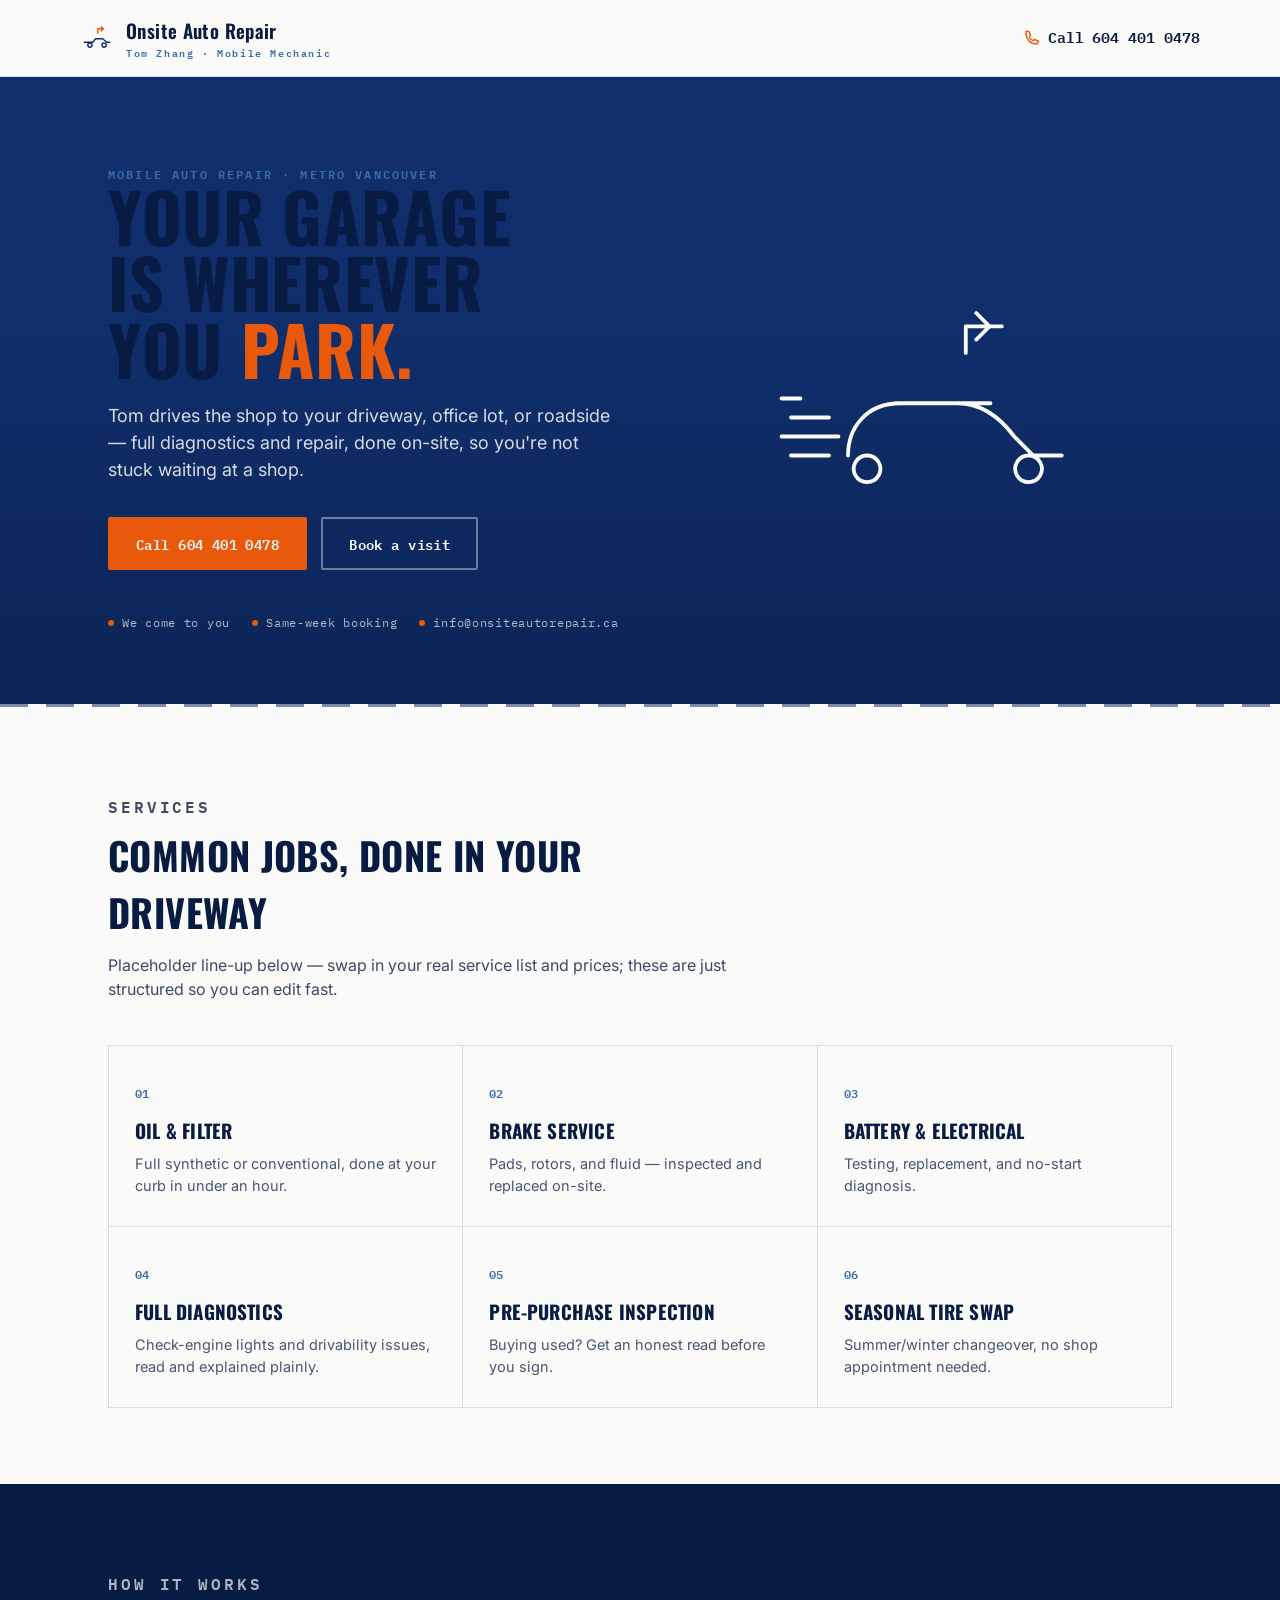
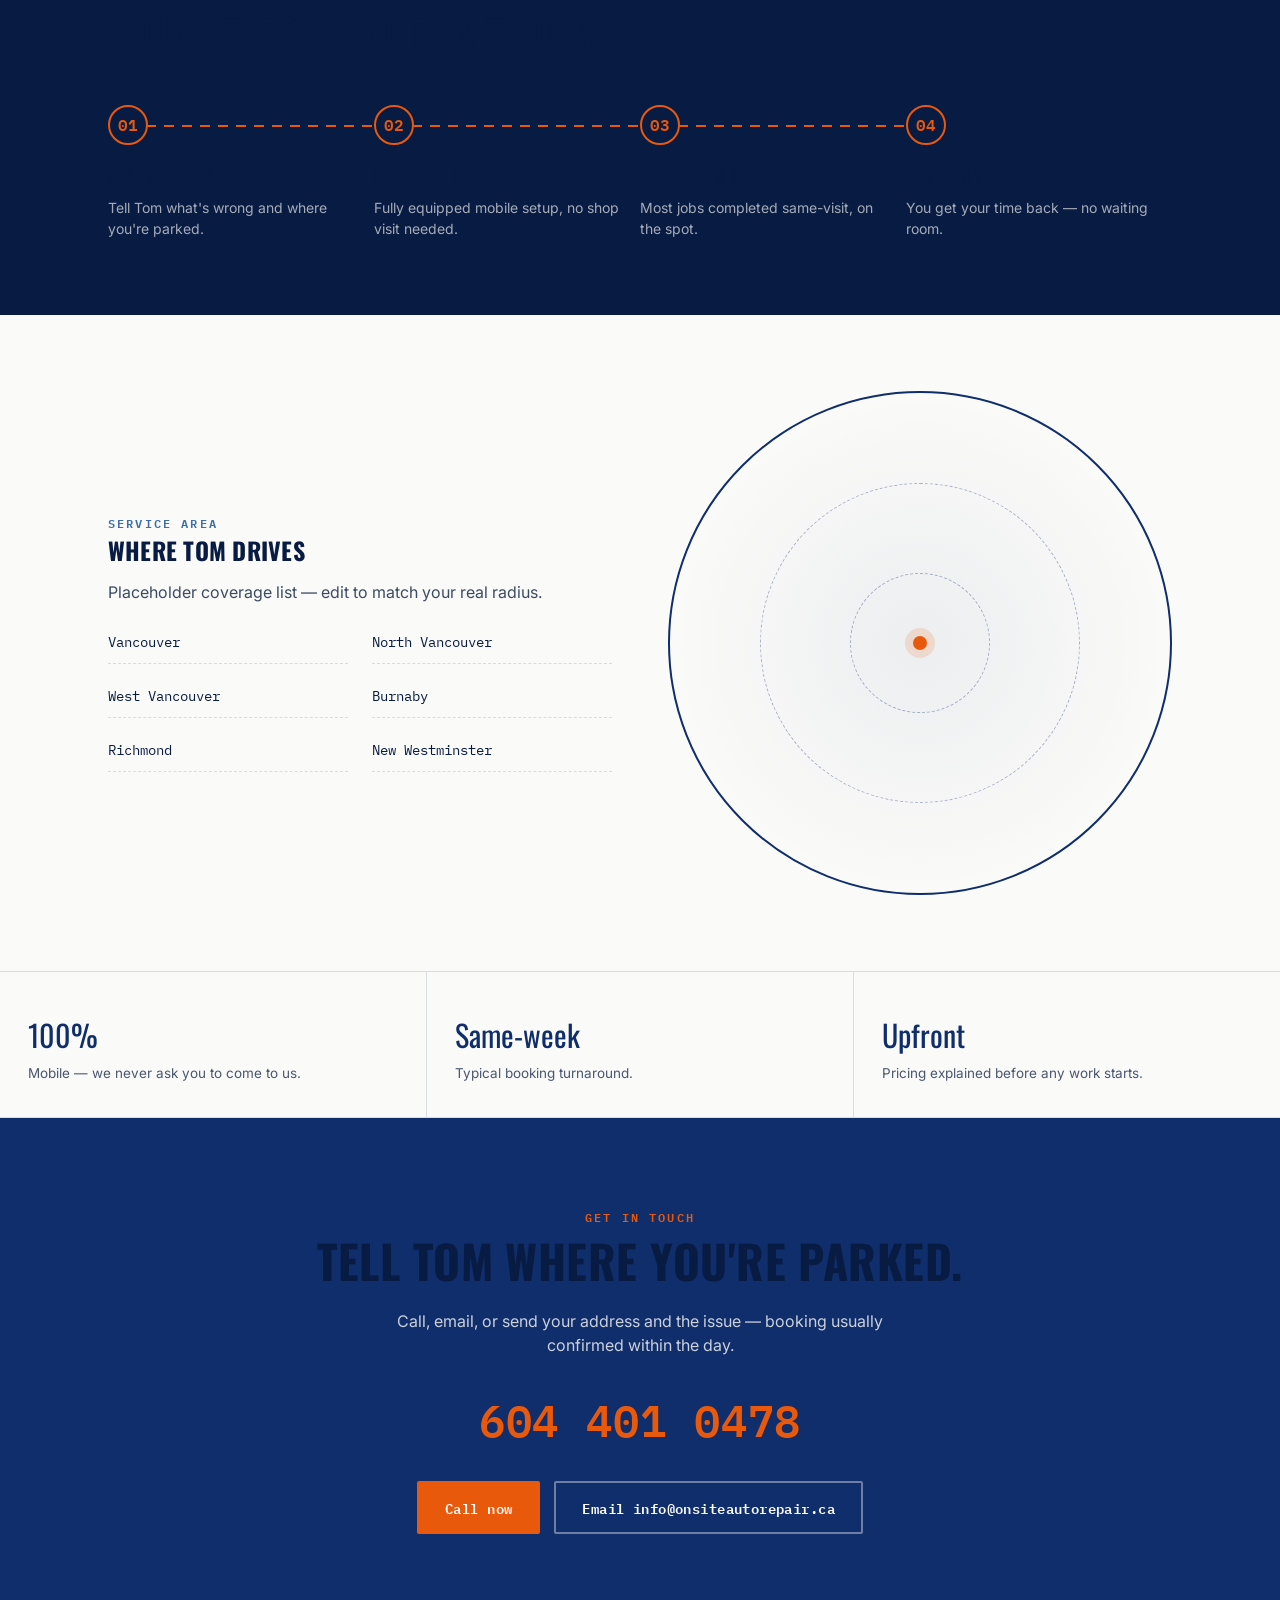
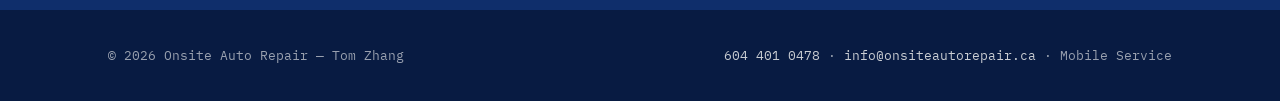
==== commit e52fff5b: "style oush" ====
--- a/index.html
+++ b/index.html
@@ -3,189 +3,349 @@
 <head>
 <meta charset="UTF-8">
 <meta name="viewport" content="width=device-width, initial-scale=1.0">
-<title>Onsite Auto Repair | On-Site Vehicle Maintenance &amp; Repair for Business</title>
-<meta name="description" content="Onsite Auto Repair brings professional vehicle maintenance and repair directly to your business — minimizing downtime across North Vancouver, West Vancouver, Vancouver, Burnaby, Port Moody, Coquitlam and New Westminster.">
+<title>Onsite Auto Repair — Mobile Mechanic, We Come To You</title>
 <link rel="preconnect" href="https://fonts.googleapis.com">
-<link href="https://fonts.googleapis.com/css2?family=Poppins:wght@500;600;700&family=Inter:wght@400;500;600&display=swap" rel="stylesheet">
-<link rel="stylesheet" href="styles.css">
+<link rel="preconnect" href="https://fonts.gstatic.com" crossorigin>
+<link href="https://fonts.googleapis.com/css2?family=Oswald:wght@500;600;700&family=Inter:wght@400;500;600&family=IBM+Plex+Mono:wght@500;600&display=swap" rel="stylesheet">
+<style>
+  :root{
+    --navy-900:#081B42;
+    --navy-700:#0F2E6B;
+    --blue-500:#3B6EA8;
+    --signal:#E8590C;
+    --paper:#FAFAF8;
+    --line:#D8DCE3;
+    --font-display:'Oswald', sans-serif;
+    --font-body:'Inter', sans-serif;
+    --font-mono:'IBM Plex Mono', monospace;
+  }
+
+  *{margin:0;padding:0;box-sizing:border-box;}
+  html{scroll-behavior:smooth;}
+  body{
+    font-family:var(--font-body);
+    background:var(--paper);
+    color:var(--navy-900);
+    line-height:1.5;
+    -webkit-font-smoothing:antialiased;
+  }
+  @media (prefers-reduced-motion: reduce){
+    html{scroll-behavior:auto;}
+    *{animation-duration:0.01ms !important; animation-iteration-count:1 !important; transition-duration:0.01ms !important;}
+  }
+
+  a{color:inherit;text-decoration:none;}
+  img,svg{display:block;max-width:100%;}
+  .wrap{max-width:1120px;margin:0 auto;padding:0 28px;}
+  .eyebrow{
+    font-family:var(--font-mono);
+    font-size:12px;
+    letter-spacing:0.18em;
+    text-transform:uppercase;
+    color:var(--blue-500);
+    font-weight:600;
+  }
+  h1,h2,h3{font-family:var(--font-display);text-transform:uppercase;color:var(--navy-900);letter-spacing:0.01em;}
+  .btn{
+    display:inline-flex;align-items:center;gap:10px;
+    font-family:var(--font-mono);font-weight:600;font-size:14px;letter-spacing:0.03em;
+    padding:14px 26px;border-radius:2px;border:2px solid transparent;
+    transition:transform .15s ease, box-shadow .15s ease;
+  }
+  .btn:focus-visible, a:focus-visible, button:focus-visible{
+    outline:3px solid var(--signal); outline-offset:3px;
+  }
+  .btn-primary{background:var(--signal);color:var(--paper);}
+  .btn-primary:hover{transform:translateY(-2px);box-shadow:0 8px 20px rgba(232,89,12,.35);}
+  .btn-ghost{background:transparent;border-color:rgba(250,250,248,.4);color:var(--paper);}
+  .btn-ghost:hover{border-color:var(--paper);}
+  .btn-ghost.dark{border-color:var(--navy-700);color:var(--navy-700);}
+  .btn-ghost.dark:hover{background:var(--navy-700);color:var(--paper);}
+
+  /* road-lane divider — signature structural device */
+  .road-divider{
+    height:3px;width:100%;
+    background-image:repeating-linear-gradient(90deg, var(--navy-700) 0 28px, transparent 28px 46px);
+    opacity:.55;
+  }
+  .road-divider.light{background-image:repeating-linear-gradient(90deg, var(--paper) 0 28px, transparent 28px 46px); opacity:.35;}
+
+  /* header */
+  header{
+    position:sticky;top:0;z-index:50;
+    background:rgba(250,250,248,.92);backdrop-filter:blur(8px);
+    border-bottom:1px solid var(--line);
+  }
+  .nav{display:flex;align-items:center;justify-content:space-between;padding:16px 0;}
+  .brand{display:flex;align-items:center;gap:12px;}
+  .brand svg{width:34px;height:34px;}
+  .brand-text{font-family:var(--font-display);font-weight:600;font-size:19px;letter-spacing:0.02em;color:var(--navy-900);}
+  .brand-text span{display:block;font-family:var(--font-mono);font-size:10px;letter-spacing:0.16em;color:var(--blue-500);font-weight:600;}
+  .nav-phone{
+    font-family:var(--font-mono);font-weight:600;font-size:15px;color:var(--navy-900);
+    display:flex;align-items:center;gap:8px;
+  }
+  .nav-phone svg{width:16px;height:16px;stroke:var(--signal);}
+
+  /* hero */
+  .hero{
+    background:var(--navy-700);
+    color:var(--paper);
+    padding:88px 0 72px;
+    position:relative;
+    overflow:hidden;
+  }
+  .hero::after{
+    content:"";position:absolute;inset:0;
+    background-image:linear-gradient(180deg, rgba(8,27,66,0) 40%, var(--navy-900) 100%);
+    opacity:.5;pointer-events:none;
+  }
+  .hero-grid{display:grid;grid-template-columns:1.1fr 0.9fr;gap:48px;align-items:center;position:relative;z-index:1;}
+  .hero h1{font-size:clamp(40px,6vw,68px);line-height:0.98;font-weight:700;}
+  .hero h1 .accent{color:var(--signal);}
+  .hero p.sub{
+    font-size:18px;max-width:46ch;margin-top:20px;color:rgba(250,250,248,.85);
+  }
+  .hero-ctas{display:flex;gap:14px;margin-top:34px;flex-wrap:wrap;}
+  .hero-tags{display:flex;gap:22px;margin-top:44px;flex-wrap:wrap;}
+  .hero-tag{font-family:var(--font-mono);font-size:12px;letter-spacing:.06em;color:rgba(250,250,248,.7);display:flex;align-items:center;gap:8px;}
+  .hero-tag .dot{width:6px;height:6px;background:var(--signal);border-radius:50%;}
+
+  .hero-art{display:flex;justify-content:center;align-items:center;}
+  .hero-art svg{width:100%;max-width:380px;}
+  .draw-path{
+    stroke-dasharray:900;
+    stroke-dashoffset:900;
+    animation:draw 2.1s ease forwards .25s;
+  }
+  @keyframes draw{to{stroke-dashoffset:0;}}
+  @media (prefers-reduced-motion: reduce){
+    .draw-path{stroke-dashoffset:0;animation:none;}
+  }
+
+  /* sections */
+  section{padding:76px 0;}
+  .section-head{max-width:640px;margin-bottom:44px;}
+  .section-head h2{font-size:clamp(28px,3.6vw,38px);margin-top:8px;}
+  .section-head p{color:#3c4a63;margin-top:12px;font-size:16px;}
+
+  /* services */
+  .services-grid{display:grid;grid-template-columns:repeat(3,1fr);gap:1px;background:var(--line);border:1px solid var(--line);}
+  .service-card{
+    background:var(--paper);padding:30px 26px;
+    transition:background .15s ease;
+  }
+  .service-card:hover{background:#F0F3F8;}
+  .service-card .num{font-family:var(--font-mono);font-size:12px;color:var(--blue-500);font-weight:600;}
+  .service-card h3{font-size:19px;margin-top:14px;letter-spacing:0.01em;}
+  .service-card p{font-size:14.5px;color:#4a5670;margin-top:8px;}
+
+  /* how it works — real sequence */
+  .how{background:var(--navy-900);color:var(--paper);}
+  .how .section-head p{color:rgba(250,250,248,.7);}
+  .how .eyebrow{color:var(--signal);}
+  .steps{display:grid;grid-template-columns:repeat(4,1fr);gap:0;position:relative;}
+  .step{position:relative;padding:0 20px 0 0;}
+  .step:not(:last-child)::after{
+    content:"";position:absolute;top:20px;right:-2px;width:100%;height:2px;
+    background-image:repeating-linear-gradient(90deg, var(--signal) 0 10px, transparent 10px 18px);
+    z-index:0;
+  }
+  .step-marker{
+    width:40px;height:40px;border-radius:50%;border:2px solid var(--signal);
+    display:flex;align-items:center;justify-content:center;
+    font-family:var(--font-mono);font-weight:600;color:var(--signal);
+    background:var(--navy-900);position:relative;z-index:1;
+  }
+  .step h3{font-size:17px;margin-top:18px;}
+  .step p{font-size:14px;color:rgba(250,250,248,.65);margin-top:8px;}
+
+  /* service area */
+  .area-grid{display:grid;grid-template-columns:1fr 1fr;gap:56px;align-items:center;}
+  .area-list{list-style:none;display:grid;grid-template-columns:1fr 1fr;gap:12px 24px;margin-top:18px;}
+  .area-list li{
+    font-family:var(--font-mono);font-size:14px;color:var(--navy-900);
+    padding:10px 0;border-bottom:1px dashed var(--line);
+  }
+  .area-visual{
+    aspect-ratio:1/1;border:2px solid var(--navy-700);border-radius:50%;
+    display:flex;align-items:center;justify-content:center;position:relative;
+    background:radial-gradient(circle at center, rgba(15,46,107,.06), transparent 70%);
+  }
+  .area-visual .ring{position:absolute;border:1px dashed rgba(15,46,107,.35);border-radius:50%;}
+  .area-visual .ring.r1{inset:18%;}
+  .area-visual .ring.r2{inset:36%;}
+  .area-visual .center{
+    width:14px;height:14px;background:var(--signal);border-radius:50%;
+    box-shadow:0 0 0 8px rgba(232,89,12,.15);
+  }
+
+  /* trust strip */
+  .trust{display:grid;grid-template-columns:repeat(3,1fr);gap:1px;background:var(--line);border-top:1px solid var(--line);border-bottom:1px solid var(--line);}
+  .trust-item{background:var(--paper);padding:34px 28px;}
+  .trust-item .fig{font-family:var(--font-display);font-size:30px;color:var(--navy-700);}
+  .trust-item p{font-size:13.5px;color:#4a5670;margin-top:6px;}
+
+  /* CTA / contact */
+  .cta{background:var(--navy-700);color:var(--paper);text-align:center;}
+  .cta h2{font-size:clamp(30px,5vw,46px);}
+  .cta p{color:rgba(250,250,248,.8);margin-top:14px;max-width:52ch;margin-inline:auto;}
+  .cta-phone{
+    font-family:var(--font-mono);font-size:clamp(30px,6vw,44px);font-weight:600;
+    color:var(--signal);display:block;margin-top:30px;letter-spacing:.02em;
+  }
+  .cta-buttons{display:flex;gap:14px;justify-content:center;margin-top:28px;flex-wrap:wrap;}
+
+  footer{background:var(--navy-900);color:rgba(250,250,248,.6);padding:36px 0;}
+  .footer-row{display:flex;justify-content:space-between;align-items:center;flex-wrap:wrap;gap:16px;font-family:var(--font-mono);font-size:12.5px;}
+  .footer-row a{color:rgba(250,250,248,.8);}
+  .footer-row a:hover{color:var(--signal);}
+
+  @media (max-width:860px){
+    .hero-grid{grid-template-columns:1fr;}
+    .hero-art{order:-1;}
+    .services-grid{grid-template-columns:1fr 1fr;}
+    .steps{grid-template-columns:1fr 1fr;row-gap:36px;}
+    .step:not(:last-child)::after{display:none;}
+    .area-grid{grid-template-columns:1fr;}
+    .trust{grid-template-columns:1fr;}
+  }
+  @media (max-width:560px){
+    .services-grid{grid-template-columns:1fr;}
+    .steps{grid-template-columns:1fr;}
+    .area-list{grid-template-columns:1fr;}
+    .nav-phone span{display:none;}
+  }
+</style>
 </head>
 <body>
 
-<header class="site-header">
-  <nav class="nav">
-    <a href="index.html" class="brand">
-      <span class="brand-name">Onsite Auto Repair</span>
-      <span class="brand-sub">On-Site Vehicle Repair &amp; Maintenance</span>
+<header>
+  <div class="wrap nav">
+    <div class="brand">
+      <svg viewBox="0 0 48 48" fill="none" xmlns="http://www.w3.org/2000/svg" aria-hidden="true">
+        <path d="M6 30h12l4-5h10l6 5h4" stroke="#0F2E6B" stroke-width="2" stroke-linecap="round" stroke-linejoin="round"/>
+        <circle cx="14" cy="34" r="3" stroke="#0F2E6B" stroke-width="2"/>
+        <circle cx="34" cy="34" r="3" stroke="#0F2E6B" stroke-width="2"/>
+        <path d="M30 8l3 3-3 3M33 11h-8v6" stroke="#E8590C" stroke-width="2" stroke-linecap="round" stroke-linejoin="round"/>
+      </svg>
+      <div class="brand-text">Onsite Auto Repair<span>Tom Zhang · Mobile Mechanic</span></div>
+    </div>
+    <a class="nav-phone" href="tel:6044010478" aria-label="Call 604 401 0478">
+      <svg viewBox="0 0 24 24" fill="none" stroke-width="2" stroke-linecap="round" stroke-linejoin="round"><path d="M3 5c0 9 7 16 16 16l3-4-6-3-2 2c-3-1-5-3-6-6l2-2-3-6-4 0z"/></svg>
+      <span>Call</span> 604 401 0478
     </a>
-    <div class="nav-links">
-      <a href="index.html" class="active">Home</a>
-      <a href="services.html">Services</a>
-      <a href="contact.html">Contact</a>
-    </div>
-    <a href="contact.html" class="btn btn-primary">Schedule On-Site Service</a>
-  </nav>
+  </div>
 </header>
 
 <section class="hero">
   <div class="wrap hero-grid">
-    <div class="hero-copy">
-      <span class="eyebrow">On-Site Service for North Shore &amp; Metro Vancouver Businesses</span>
-      <h1>Keep your business moving. <span>We'll come to you.</span></h1>
-      <p>Onsite Auto Repair brings professional vehicle maintenance and repair directly to your location — so downtime never gets in the way of your operations.</p>
-      <div class="hero-actions">
-        <a href="contact.html" class="btn btn-primary">Schedule On-Site Service</a>
-        <a href="services.html" class="btn btn-outline">View Services</a>
+    <div>
+      <p class="eyebrow">Mobile Auto Repair · Metro Vancouver</p>
+      <h1>Your garage<br>is wherever<br>you <span class="accent">park.</span></h1>
+      <p class="sub">Tom drives the shop to your driveway, office lot, or roadside — full diagnostics and repair, done on-site, so you're not stuck waiting at a shop.</p>
+      <div class="hero-ctas">
+        <a class="btn btn-primary" href="tel:6044010478">Call 604 401 0478</a>
+        <a class="btn btn-ghost" href="#contact">Book a visit</a>
       </div>
-    </div>
-    <div class="hero-photo">
-      <img src="https://images.unsplash.com/photo-1645445522156-9ac06bc7a767?auto=format&fit=crop&w=1400&q=80" alt="Mechanic servicing a vehicle on-site">
-    </div>
-  </div>
-</section>
-
-<section class="intro-strip">
-  <div class="wrap intro-grid">
-    <div>
-      <span class="eyebrow">Built for business</span>
-      <h2>Your operations don't stop for maintenance</h2>
-      <p>Onsite Auto Repair is built around one idea: your vehicles shouldn't have to leave your lot to stay road-ready. We bring the tools, the expertise, and the repair straight to your location — so your team keeps working while we keep your fleet moving.</p>
-      <a href="contact.html" class="btn btn-light" style="margin-top:8px;">Schedule Service</a>
-    </div>
-    <div class="stat-row">
-      <div class="stat">
-        <span class="stat-num">On-Site</span>
-        <span class="stat-label">Every repair, at your location</span>
+      <div class="hero-tags">
+        <div class="hero-tag"><span class="dot"></span>We come to you</div>
+        <div class="hero-tag"><span class="dot"></span>Same-week booking</div>
+        <div class="hero-tag"><span class="dot"></span>info@onsiteautorepair.ca</div>
       </div>
-      <div class="stat">
-        <span class="stat-num">7</span>
-        <span class="stat-label">Communities served</span>
-      </div>
-    </div>
-  </div>
-</section>
-
-<div class="area-strip">
-  <div class="wrap">
-    <span class="area-label">Proudly serving</span>
-    <div class="chips">
-      <span class="chip">North Vancouver</span>
-      <span class="chip">West Vancouver</span>
-      <span class="chip">Vancouver</span>
-      <span class="chip">Burnaby</span>
-      <span class="chip">Port Moody</span>
-      <span class="chip">Coquitlam</span>
-      <span class="chip">New Westminster</span>
-    </div>
-  </div>
-</div>
-
-<section class="section">
-  <div class="wrap">
-    <div class="section-head center">
-      <span class="eyebrow">Why businesses choose us</span>
-      <h2>Built to keep you operating</h2>
-    </div>
-    <div class="trust-grid">
-      <div class="trust-item">
-        <span class="icon-badge">01</span>
-        <h3>Zero downtime</h3>
-        <p>We repair on-site, so your vehicles never have to leave and your team never has to stop working.</p>
-      </div>
-      <div class="trust-item">
-        <span class="icon-badge">02</span>
-        <h3>Upfront, fair quotes</h3>
-        <p>You'll know the cost before any work begins — pricing built around fleets and business accounts, not one-off jobs.</p>
-      </div>
-      <div class="trust-item">
-        <span class="icon-badge">03</span>
-        <h3>Reliable, documented work</h3>
-        <p>Every repair is done properly and logged clearly, so your maintenance records stay audit-ready and your vehicles stay compliant.</p>
-      </div>
-    </div>
-  </div>
-</section>
-
-<section class="section section-silver">
+    </div>
+    <div class="hero-art">
+      <svg viewBox="0 0 400 300" fill="none" xmlns="http://www.w3.org/2000/svg" aria-label="Line illustration of a car being serviced with a wrench">
+        <path class="draw-path" d="M40 210h40M30 190h60M40 170h40M30 150h20
+          M100 210c0-30 20-55 55-55h60c25 0 45 15 60 35l20 20h30
+          M120 210a14 14 0 1 0 0.1 0M290 210a14 14 0 1 0 0.1 0
+          M150 155h100
+          M235 60l14 14-14 14M262 74h-38v28"
+          stroke="#FAFAF8" stroke-width="4" stroke-linecap="round" stroke-linejoin="round"/>
+      </svg>
+    </div>
+  </div>
+</section>
+<div class="road-divider"></div>
+
+<section id="services">
   <div class="wrap">
     <div class="section-head">
-      <span class="eyebrow">What we do</span>
-      <h2>On-site services</h2>
-    </div>
-    <div class="card-grid">
-      <div class="card">
-        <div class="card-photo">
-          <img src="https://images.unsplash.com/photo-1487754180451-c456f719a1fc?auto=format&fit=crop&w=900&q=80" alt="Topping up engine oil during a maintenance service">
-        </div>
-        <div class="card-body">
-          <span class="card-tag">Maintenance</span>
-          <h3>Oil Change and Scheduled Maintenance</h3>
-          <p>Routine oil changes and manufacturer-recommended service intervals, done on-site and on your schedule.</p>
-          <a href="contact.html" class="btn btn-outline btn-sm btn-block">Request This Service</a>
-        </div>
-      </div>
-      <div class="card">
-        <div class="card-photo">
-          <img src="https://images.unsplash.com/photo-1643700973089-baa86a1ab9ee?auto=format&fit=crop&w=900&q=80" alt="Mechanic performing a fluid service under the hood">
-        </div>
-        <div class="card-body">
-          <span class="card-tag">Maintenance</span>
-          <h3>Fluid Flushes</h3>
-          <p>Coolant, brake fluid, transmission and power steering fluid flushed and topped up on-site.</p>
-          <a href="contact.html" class="btn btn-outline btn-sm btn-block">Request This Service</a>
-        </div>
-      </div>
-      <div class="card">
-        <div class="card-photo">
-          <img src="https://images.unsplash.com/photo-1486262715619-67b85e0b08d3?auto=format&fit=crop&w=900&q=80" alt="Close up of a car engine bay during diagnostics">
-        </div>
-        <div class="card-body">
-          <span class="card-tag">Diagnostics</span>
-          <h3>Engine Diagnostics</h3>
-          <p>Check-engine lights and performance issues diagnosed with proper tools on-site — no guesswork.</p>
-          <a href="contact.html" class="btn btn-outline btn-sm btn-block">Request This Service</a>
-        </div>
-      </div>
-    </div>
-    <div style="text-align:center; margin-top:40px;">
-      <a href="services.html" class="btn btn-primary">See All Services</a>
-    </div>
-  </div>
-</section>
-
-<section class="cta-banner">
+      <p class="eyebrow">Services</p>
+      <h2>Common jobs, done in your driveway</h2>
+      <p>Placeholder line-up below — swap in your real service list and prices; these are just structured so you can edit fast.</p>
+    </div>
+  </div>
   <div class="wrap">
-    <h2>Ready to stop losing time to vehicle downtime?</h2>
-    <p>Reach out and let's schedule on-site service around your business hours — not the other way around.</p>
-    <div class="cta-actions">
-      <a href="contact.html" class="btn btn-primary">Schedule On-Site Service</a>
-    </div>
-  </div>
-</section>
-
-<footer class="site-footer">
+    <div class="services-grid">
+      <div class="service-card"><p class="num">01</p><h3>Oil &amp; Filter</h3><p>Full synthetic or conventional, done at your curb in under an hour.</p></div>
+      <div class="service-card"><p class="num">02</p><h3>Brake Service</h3><p>Pads, rotors, and fluid — inspected and replaced on-site.</p></div>
+      <div class="service-card"><p class="num">03</p><h3>Battery &amp; Electrical</h3><p>Testing, replacement, and no-start diagnosis.</p></div>
+      <div class="service-card"><p class="num">04</p><h3>Full Diagnostics</h3><p>Check-engine lights and drivability issues, read and explained plainly.</p></div>
+      <div class="service-card"><p class="num">05</p><h3>Pre-Purchase Inspection</h3><p>Buying used? Get an honest read before you sign.</p></div>
+      <div class="service-card"><p class="num">06</p><h3>Seasonal Tire Swap</h3><p>Summer/winter changeover, no shop appointment needed.</p></div>
+    </div>
+  </div>
+</section>
+
+<section class="how">
   <div class="wrap">
-    <div class="footer-grid">
-      <div class="footer-brand">
-        <span class="brand-name">Onsite Auto Repair</span>
-        <p>On-site vehicle maintenance and repair for businesses across the North Shore and Metro Vancouver area — keeping your operations moving, wherever you are.</p>
-      </div>
-      <div class="footer-col">
-        <h4>Site</h4>
-        <a href="index.html">Home</a>
-        <a href="services.html">Services</a>
-        <a href="contact.html">Contact</a>
-      </div>
-      <div class="footer-col">
-        <h4>Service Area</h4>
-        <p style="margin-bottom:4px;">North &amp; West Vancouver</p>
-        <p style="margin-bottom:4px;">Vancouver &amp; Burnaby</p>
-        <p>Port Moody, Coquitlam &amp; New Westminster</p>
-      </div>
-    </div>
-    <div class="footer-bottom">
-      <span>&copy; 2026 Onsite Auto Repair</span>
-      <span>Site built for a business we're proud of</span>
-    </div>
+    <div class="section-head">
+      <p class="eyebrow">How it works</p>
+      <h2>Four steps, zero tow trucks</h2>
+    </div>
+    <div class="steps">
+      <div class="step"><div class="step-marker">01</div><h3>Call or book</h3><p>Tell Tom what's wrong and where you're parked.</p></div>
+      <div class="step"><div class="step-marker">02</div><h3>He drives to you</h3><p>Fully equipped mobile setup, no shop visit needed.</p></div>
+      <div class="step"><div class="step-marker">03</div><h3>Diagnose &amp; fix</h3><p>Most jobs completed same-visit, on the spot.</p></div>
+      <div class="step"><div class="step-marker">04</div><h3>Back on the road</h3><p>You get your time back — no waiting room.</p></div>
+    </div>
+  </div>
+</section>
+
+<section id="area">
+  <div class="wrap area-grid">
+    <div>
+      <p class="eyebrow">Service Area</p>
+      <h2>Where Tom drives</h2>
+      <p style="color:#3c4a63;margin-top:12px;">Placeholder coverage list — edit to match your real radius.</p>
+      <ul class="area-list">
+        <li>Vancouver</li><li>North Vancouver</li>
+        <li>West Vancouver</li><li>Burnaby</li>
+        <li>Richmond</li><li>New Westminster</li>
+      </ul>
+    </div>
+    <div class="area-visual">
+      <div class="ring r1"></div>
+      <div class="ring r2"></div>
+      <div class="center"></div>
+    </div>
+  </div>
+</section>
+
+<div class="trust">
+  <div class="trust-item"><p class="fig">100%</p><p>Mobile — we never ask you to come to us.</p></div>
+  <div class="trust-item"><p class="fig">Same-week</p><p>Typical booking turnaround.</p></div>
+  <div class="trust-item"><p class="fig">Upfront</p><p>Pricing explained before any work starts.</p></div>
+</div>
+
+<section class="cta" id="contact">
+  <div class="wrap">
+    <p class="eyebrow" style="color:var(--signal);">Get in touch</p>
+    <h2>Tell Tom where you're parked.</h2>
+    <p>Call, email, or send your address and the issue — booking usually confirmed within the day.</p>
+    <a class="cta-phone" href="tel:6044010478">604 401 0478</a>
+    <div class="cta-buttons">
+      <a class="btn btn-primary" href="tel:6044010478">Call now</a>
+      <a class="btn btn-ghost" href="mailto:info@onsiteautorepair.ca">Email info@onsiteautorepair.ca</a>
+    </div>
+  </div>
+</section>
+
+<footer>
+  <div class="wrap footer-row">
+    <span>© 2026 Onsite Auto Repair — Tom Zhang</span>
+    <span><a href="tel:6044010478">604 401 0478</a> · <a href="mailto:info@onsiteautorepair.ca">info@onsiteautorepair.ca</a> · Mobile Service</span>
   </div>
 </footer>
 
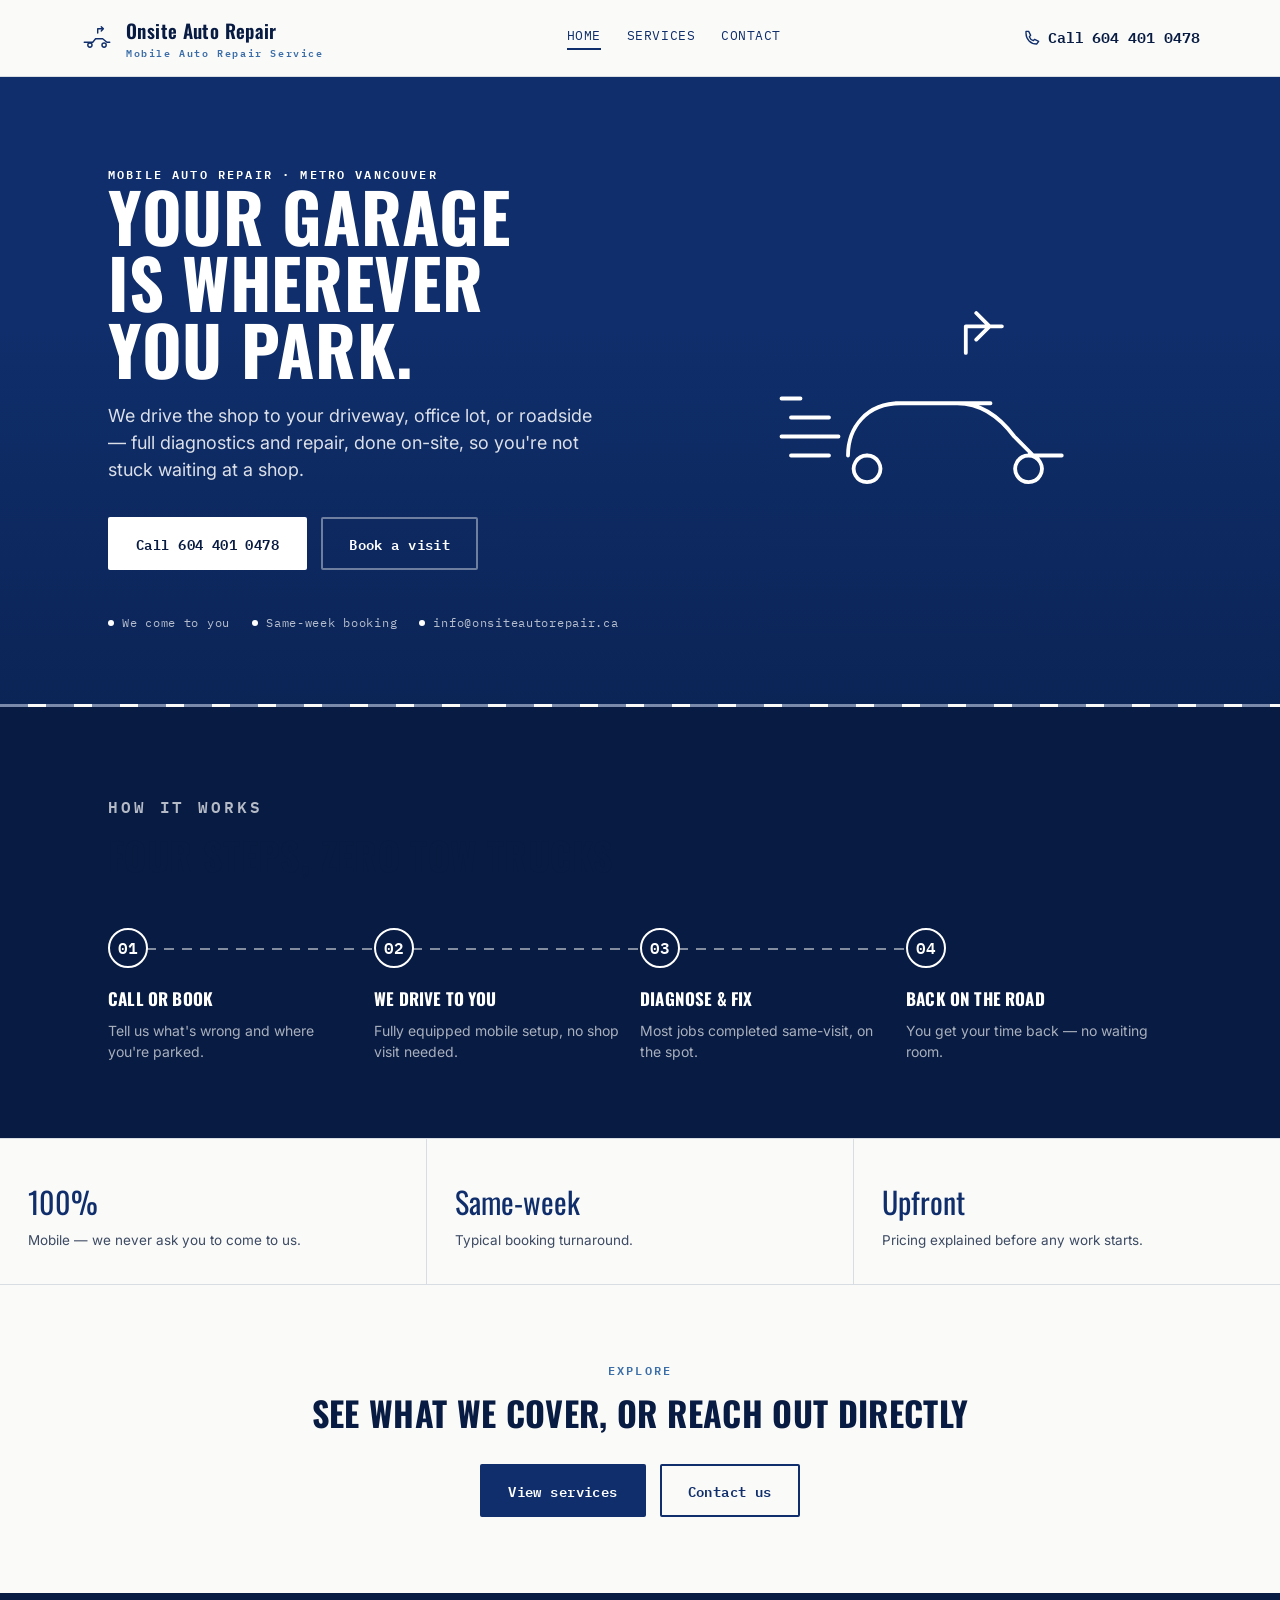
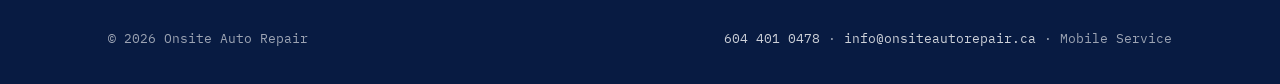
==== commit 7b26112e: "full website 3rd version" ====
--- a/index.html
+++ b/index.html
@@ -7,216 +7,7 @@
 <link rel="preconnect" href="https://fonts.googleapis.com">
 <link rel="preconnect" href="https://fonts.gstatic.com" crossorigin>
 <link href="https://fonts.googleapis.com/css2?family=Oswald:wght@500;600;700&family=Inter:wght@400;500;600&family=IBM+Plex+Mono:wght@500;600&display=swap" rel="stylesheet">
-<style>
-  :root{
-    --navy-900:#081B42;
-    --navy-700:#0F2E6B;
-    --blue-500:#3B6EA8;
-    --signal:#E8590C;
-    --paper:#FAFAF8;
-    --line:#D8DCE3;
-    --font-display:'Oswald', sans-serif;
-    --font-body:'Inter', sans-serif;
-    --font-mono:'IBM Plex Mono', monospace;
-  }
-
-  *{margin:0;padding:0;box-sizing:border-box;}
-  html{scroll-behavior:smooth;}
-  body{
-    font-family:var(--font-body);
-    background:var(--paper);
-    color:var(--navy-900);
-    line-height:1.5;
-    -webkit-font-smoothing:antialiased;
-  }
-  @media (prefers-reduced-motion: reduce){
-    html{scroll-behavior:auto;}
-    *{animation-duration:0.01ms !important; animation-iteration-count:1 !important; transition-duration:0.01ms !important;}
-  }
-
-  a{color:inherit;text-decoration:none;}
-  img,svg{display:block;max-width:100%;}
-  .wrap{max-width:1120px;margin:0 auto;padding:0 28px;}
-  .eyebrow{
-    font-family:var(--font-mono);
-    font-size:12px;
-    letter-spacing:0.18em;
-    text-transform:uppercase;
-    color:var(--blue-500);
-    font-weight:600;
-  }
-  h1,h2,h3{font-family:var(--font-display);text-transform:uppercase;color:var(--navy-900);letter-spacing:0.01em;}
-  .btn{
-    display:inline-flex;align-items:center;gap:10px;
-    font-family:var(--font-mono);font-weight:600;font-size:14px;letter-spacing:0.03em;
-    padding:14px 26px;border-radius:2px;border:2px solid transparent;
-    transition:transform .15s ease, box-shadow .15s ease;
-  }
-  .btn:focus-visible, a:focus-visible, button:focus-visible{
-    outline:3px solid var(--signal); outline-offset:3px;
-  }
-  .btn-primary{background:var(--signal);color:var(--paper);}
-  .btn-primary:hover{transform:translateY(-2px);box-shadow:0 8px 20px rgba(232,89,12,.35);}
-  .btn-ghost{background:transparent;border-color:rgba(250,250,248,.4);color:var(--paper);}
-  .btn-ghost:hover{border-color:var(--paper);}
-  .btn-ghost.dark{border-color:var(--navy-700);color:var(--navy-700);}
-  .btn-ghost.dark:hover{background:var(--navy-700);color:var(--paper);}
-
-  /* road-lane divider — signature structural device */
-  .road-divider{
-    height:3px;width:100%;
-    background-image:repeating-linear-gradient(90deg, var(--navy-700) 0 28px, transparent 28px 46px);
-    opacity:.55;
-  }
-  .road-divider.light{background-image:repeating-linear-gradient(90deg, var(--paper) 0 28px, transparent 28px 46px); opacity:.35;}
-
-  /* header */
-  header{
-    position:sticky;top:0;z-index:50;
-    background:rgba(250,250,248,.92);backdrop-filter:blur(8px);
-    border-bottom:1px solid var(--line);
-  }
-  .nav{display:flex;align-items:center;justify-content:space-between;padding:16px 0;}
-  .brand{display:flex;align-items:center;gap:12px;}
-  .brand svg{width:34px;height:34px;}
-  .brand-text{font-family:var(--font-display);font-weight:600;font-size:19px;letter-spacing:0.02em;color:var(--navy-900);}
-  .brand-text span{display:block;font-family:var(--font-mono);font-size:10px;letter-spacing:0.16em;color:var(--blue-500);font-weight:600;}
-  .nav-phone{
-    font-family:var(--font-mono);font-weight:600;font-size:15px;color:var(--navy-900);
-    display:flex;align-items:center;gap:8px;
-  }
-  .nav-phone svg{width:16px;height:16px;stroke:var(--signal);}
-
-  /* hero */
-  .hero{
-    background:var(--navy-700);
-    color:var(--paper);
-    padding:88px 0 72px;
-    position:relative;
-    overflow:hidden;
-  }
-  .hero::after{
-    content:"";position:absolute;inset:0;
-    background-image:linear-gradient(180deg, rgba(8,27,66,0) 40%, var(--navy-900) 100%);
-    opacity:.5;pointer-events:none;
-  }
-  .hero-grid{display:grid;grid-template-columns:1.1fr 0.9fr;gap:48px;align-items:center;position:relative;z-index:1;}
-  .hero h1{font-size:clamp(40px,6vw,68px);line-height:0.98;font-weight:700;}
-  .hero h1 .accent{color:var(--signal);}
-  .hero p.sub{
-    font-size:18px;max-width:46ch;margin-top:20px;color:rgba(250,250,248,.85);
-  }
-  .hero-ctas{display:flex;gap:14px;margin-top:34px;flex-wrap:wrap;}
-  .hero-tags{display:flex;gap:22px;margin-top:44px;flex-wrap:wrap;}
-  .hero-tag{font-family:var(--font-mono);font-size:12px;letter-spacing:.06em;color:rgba(250,250,248,.7);display:flex;align-items:center;gap:8px;}
-  .hero-tag .dot{width:6px;height:6px;background:var(--signal);border-radius:50%;}
-
-  .hero-art{display:flex;justify-content:center;align-items:center;}
-  .hero-art svg{width:100%;max-width:380px;}
-  .draw-path{
-    stroke-dasharray:900;
-    stroke-dashoffset:900;
-    animation:draw 2.1s ease forwards .25s;
-  }
-  @keyframes draw{to{stroke-dashoffset:0;}}
-  @media (prefers-reduced-motion: reduce){
-    .draw-path{stroke-dashoffset:0;animation:none;}
-  }
-
-  /* sections */
-  section{padding:76px 0;}
-  .section-head{max-width:640px;margin-bottom:44px;}
-  .section-head h2{font-size:clamp(28px,3.6vw,38px);margin-top:8px;}
-  .section-head p{color:#3c4a63;margin-top:12px;font-size:16px;}
-
-  /* services */
-  .services-grid{display:grid;grid-template-columns:repeat(3,1fr);gap:1px;background:var(--line);border:1px solid var(--line);}
-  .service-card{
-    background:var(--paper);padding:30px 26px;
-    transition:background .15s ease;
-  }
-  .service-card:hover{background:#F0F3F8;}
-  .service-card .num{font-family:var(--font-mono);font-size:12px;color:var(--blue-500);font-weight:600;}
-  .service-card h3{font-size:19px;margin-top:14px;letter-spacing:0.01em;}
-  .service-card p{font-size:14.5px;color:#4a5670;margin-top:8px;}
-
-  /* how it works — real sequence */
-  .how{background:var(--navy-900);color:var(--paper);}
-  .how .section-head p{color:rgba(250,250,248,.7);}
-  .how .eyebrow{color:var(--signal);}
-  .steps{display:grid;grid-template-columns:repeat(4,1fr);gap:0;position:relative;}
-  .step{position:relative;padding:0 20px 0 0;}
-  .step:not(:last-child)::after{
-    content:"";position:absolute;top:20px;right:-2px;width:100%;height:2px;
-    background-image:repeating-linear-gradient(90deg, var(--signal) 0 10px, transparent 10px 18px);
-    z-index:0;
-  }
-  .step-marker{
-    width:40px;height:40px;border-radius:50%;border:2px solid var(--signal);
-    display:flex;align-items:center;justify-content:center;
-    font-family:var(--font-mono);font-weight:600;color:var(--signal);
-    background:var(--navy-900);position:relative;z-index:1;
-  }
-  .step h3{font-size:17px;margin-top:18px;}
-  .step p{font-size:14px;color:rgba(250,250,248,.65);margin-top:8px;}
-
-  /* service area */
-  .area-grid{display:grid;grid-template-columns:1fr 1fr;gap:56px;align-items:center;}
-  .area-list{list-style:none;display:grid;grid-template-columns:1fr 1fr;gap:12px 24px;margin-top:18px;}
-  .area-list li{
-    font-family:var(--font-mono);font-size:14px;color:var(--navy-900);
-    padding:10px 0;border-bottom:1px dashed var(--line);
-  }
-  .area-visual{
-    aspect-ratio:1/1;border:2px solid var(--navy-700);border-radius:50%;
-    display:flex;align-items:center;justify-content:center;position:relative;
-    background:radial-gradient(circle at center, rgba(15,46,107,.06), transparent 70%);
-  }
-  .area-visual .ring{position:absolute;border:1px dashed rgba(15,46,107,.35);border-radius:50%;}
-  .area-visual .ring.r1{inset:18%;}
-  .area-visual .ring.r2{inset:36%;}
-  .area-visual .center{
-    width:14px;height:14px;background:var(--signal);border-radius:50%;
-    box-shadow:0 0 0 8px rgba(232,89,12,.15);
-  }
-
-  /* trust strip */
-  .trust{display:grid;grid-template-columns:repeat(3,1fr);gap:1px;background:var(--line);border-top:1px solid var(--line);border-bottom:1px solid var(--line);}
-  .trust-item{background:var(--paper);padding:34px 28px;}
-  .trust-item .fig{font-family:var(--font-display);font-size:30px;color:var(--navy-700);}
-  .trust-item p{font-size:13.5px;color:#4a5670;margin-top:6px;}
-
-  /* CTA / contact */
-  .cta{background:var(--navy-700);color:var(--paper);text-align:center;}
-  .cta h2{font-size:clamp(30px,5vw,46px);}
-  .cta p{color:rgba(250,250,248,.8);margin-top:14px;max-width:52ch;margin-inline:auto;}
-  .cta-phone{
-    font-family:var(--font-mono);font-size:clamp(30px,6vw,44px);font-weight:600;
-    color:var(--signal);display:block;margin-top:30px;letter-spacing:.02em;
-  }
-  .cta-buttons{display:flex;gap:14px;justify-content:center;margin-top:28px;flex-wrap:wrap;}
-
-  footer{background:var(--navy-900);color:rgba(250,250,248,.6);padding:36px 0;}
-  .footer-row{display:flex;justify-content:space-between;align-items:center;flex-wrap:wrap;gap:16px;font-family:var(--font-mono);font-size:12.5px;}
-  .footer-row a{color:rgba(250,250,248,.8);}
-  .footer-row a:hover{color:var(--signal);}
-
-  @media (max-width:860px){
-    .hero-grid{grid-template-columns:1fr;}
-    .hero-art{order:-1;}
-    .services-grid{grid-template-columns:1fr 1fr;}
-    .steps{grid-template-columns:1fr 1fr;row-gap:36px;}
-    .step:not(:last-child)::after{display:none;}
-    .area-grid{grid-template-columns:1fr;}
-    .trust{grid-template-columns:1fr;}
-  }
-  @media (max-width:560px){
-    .services-grid{grid-template-columns:1fr;}
-    .steps{grid-template-columns:1fr;}
-    .area-list{grid-template-columns:1fr;}
-    .nav-phone span{display:none;}
-  }
-</style>
+<link rel="stylesheet" href="styles.css">
 </head>
 <body>
 
@@ -227,10 +18,15 @@
         <path d="M6 30h12l4-5h10l6 5h4" stroke="#0F2E6B" stroke-width="2" stroke-linecap="round" stroke-linejoin="round"/>
         <circle cx="14" cy="34" r="3" stroke="#0F2E6B" stroke-width="2"/>
         <circle cx="34" cy="34" r="3" stroke="#0F2E6B" stroke-width="2"/>
-        <path d="M30 8l3 3-3 3M33 11h-8v6" stroke="#E8590C" stroke-width="2" stroke-linecap="round" stroke-linejoin="round"/>
+        <path d="M30 8l3 3-3 3M33 11h-8v6" stroke="#0F2E6B" stroke-width="2" stroke-linecap="round" stroke-linejoin="round"/>
       </svg>
-      <div class="brand-text">Onsite Auto Repair<span>Tom Zhang · Mobile Mechanic</span></div>
+      <div class="brand-text">Onsite Auto Repair<span>Mobile Auto Repair Service</span></div>
     </div>
+    <nav class="nav-links" aria-label="Primary">
+      <a href="index.html" aria-current="page">Home</a>
+      <a href="services.html">Services</a>
+      <a href="contact.html">Contact</a>
+    </nav>
     <a class="nav-phone" href="tel:6044010478" aria-label="Call 604 401 0478">
       <svg viewBox="0 0 24 24" fill="none" stroke-width="2" stroke-linecap="round" stroke-linejoin="round"><path d="M3 5c0 9 7 16 16 16l3-4-6-3-2 2c-3-1-5-3-6-6l2-2-3-6-4 0z"/></svg>
       <span>Call</span> 604 401 0478
@@ -241,12 +37,12 @@
 <section class="hero">
   <div class="wrap hero-grid">
     <div>
-      <p class="eyebrow">Mobile Auto Repair · Metro Vancouver</p>
-      <h1>Your garage<br>is wherever<br>you <span class="accent">park.</span></h1>
-      <p class="sub">Tom drives the shop to your driveway, office lot, or roadside — full diagnostics and repair, done on-site, so you're not stuck waiting at a shop.</p>
+      <p class="eyebrow on-dark">Mobile Auto Repair · Metro Vancouver</p>
+      <h1>Your garage<br>is wherever<br>you park.</h1>
+      <p class="sub">We drive the shop to your driveway, office lot, or roadside — full diagnostics and repair, done on-site, so you're not stuck waiting at a shop.</p>
       <div class="hero-ctas">
         <a class="btn btn-primary" href="tel:6044010478">Call 604 401 0478</a>
-        <a class="btn btn-ghost" href="#contact">Book a visit</a>
+        <a class="btn btn-ghost" href="contact.html">Book a visit</a>
       </div>
       <div class="hero-tags">
         <div class="hero-tag"><span class="dot"></span>We come to you</div>
@@ -261,32 +57,12 @@
           M120 210a14 14 0 1 0 0.1 0M290 210a14 14 0 1 0 0.1 0
           M150 155h100
           M235 60l14 14-14 14M262 74h-38v28"
-          stroke="#FAFAF8" stroke-width="4" stroke-linecap="round" stroke-linejoin="round"/>
+          stroke="#FFFFFF" stroke-width="4" stroke-linecap="round" stroke-linejoin="round"/>
       </svg>
     </div>
   </div>
 </section>
 <div class="road-divider"></div>
-
-<section id="services">
-  <div class="wrap">
-    <div class="section-head">
-      <p class="eyebrow">Services</p>
-      <h2>Common jobs, done in your driveway</h2>
-      <p>Placeholder line-up below — swap in your real service list and prices; these are just structured so you can edit fast.</p>
-    </div>
-  </div>
-  <div class="wrap">
-    <div class="services-grid">
-      <div class="service-card"><p class="num">01</p><h3>Oil &amp; Filter</h3><p>Full synthetic or conventional, done at your curb in under an hour.</p></div>
-      <div class="service-card"><p class="num">02</p><h3>Brake Service</h3><p>Pads, rotors, and fluid — inspected and replaced on-site.</p></div>
-      <div class="service-card"><p class="num">03</p><h3>Battery &amp; Electrical</h3><p>Testing, replacement, and no-start diagnosis.</p></div>
-      <div class="service-card"><p class="num">04</p><h3>Full Diagnostics</h3><p>Check-engine lights and drivability issues, read and explained plainly.</p></div>
-      <div class="service-card"><p class="num">05</p><h3>Pre-Purchase Inspection</h3><p>Buying used? Get an honest read before you sign.</p></div>
-      <div class="service-card"><p class="num">06</p><h3>Seasonal Tire Swap</h3><p>Summer/winter changeover, no shop appointment needed.</p></div>
-    </div>
-  </div>
-</section>
 
 <section class="how">
   <div class="wrap">
@@ -295,30 +71,10 @@
       <h2>Four steps, zero tow trucks</h2>
     </div>
     <div class="steps">
-      <div class="step"><div class="step-marker">01</div><h3>Call or book</h3><p>Tell Tom what's wrong and where you're parked.</p></div>
-      <div class="step"><div class="step-marker">02</div><h3>He drives to you</h3><p>Fully equipped mobile setup, no shop visit needed.</p></div>
+      <div class="step"><div class="step-marker">01</div><h3>Call or book</h3><p>Tell us what's wrong and where you're parked.</p></div>
+      <div class="step"><div class="step-marker">02</div><h3>We drive to you</h3><p>Fully equipped mobile setup, no shop visit needed.</p></div>
       <div class="step"><div class="step-marker">03</div><h3>Diagnose &amp; fix</h3><p>Most jobs completed same-visit, on the spot.</p></div>
       <div class="step"><div class="step-marker">04</div><h3>Back on the road</h3><p>You get your time back — no waiting room.</p></div>
-    </div>
-  </div>
-</section>
-
-<section id="area">
-  <div class="wrap area-grid">
-    <div>
-      <p class="eyebrow">Service Area</p>
-      <h2>Where Tom drives</h2>
-      <p style="color:#3c4a63;margin-top:12px;">Placeholder coverage list — edit to match your real radius.</p>
-      <ul class="area-list">
-        <li>Vancouver</li><li>North Vancouver</li>
-        <li>West Vancouver</li><li>Burnaby</li>
-        <li>Richmond</li><li>New Westminster</li>
-      </ul>
-    </div>
-    <div class="area-visual">
-      <div class="ring r1"></div>
-      <div class="ring r2"></div>
-      <div class="center"></div>
     </div>
   </div>
 </section>
@@ -329,22 +85,20 @@
   <div class="trust-item"><p class="fig">Upfront</p><p>Pricing explained before any work starts.</p></div>
 </div>
 
-<section class="cta" id="contact">
-  <div class="wrap">
-    <p class="eyebrow" style="color:var(--signal);">Get in touch</p>
-    <h2>Tell Tom where you're parked.</h2>
-    <p>Call, email, or send your address and the issue — booking usually confirmed within the day.</p>
-    <a class="cta-phone" href="tel:6044010478">604 401 0478</a>
-    <div class="cta-buttons">
-      <a class="btn btn-primary" href="tel:6044010478">Call now</a>
-      <a class="btn btn-ghost" href="mailto:info@onsiteautorepair.ca">Email info@onsiteautorepair.ca</a>
+<section>
+  <div class="wrap" style="text-align:center;">
+    <p class="eyebrow">Explore</p>
+    <h2 style="margin-top:8px;font-size:clamp(26px,3.4vw,34px);">See what we cover, or reach out directly</h2>
+    <div class="cta-buttons" style="margin-top:26px;">
+      <a class="btn btn-primary on-light" href="services.html">View services</a>
+      <a class="btn btn-ghost dark" href="contact.html">Contact us</a>
     </div>
   </div>
 </section>
 
 <footer>
   <div class="wrap footer-row">
-    <span>© 2026 Onsite Auto Repair — Tom Zhang</span>
+    <span>© 2026 Onsite Auto Repair</span>
     <span><a href="tel:6044010478">604 401 0478</a> · <a href="mailto:info@onsiteautorepair.ca">info@onsiteautorepair.ca</a> · Mobile Service</span>
   </div>
 </footer>
--- a/styles.css
+++ b/styles.css
@@ -0,0 +1,259 @@
+/* Onsite Auto Repair — shared design system */
+:root{
+  --navy-900:#081B42;
+  --navy-700:#0F2E6B;
+  --blue-500:#3B6EA8;
+  --paper:#FAFAF8;
+  --white:#FFFFFF;
+  --line:#D8DCE3;
+  --font-display:'Oswald', sans-serif;
+  --font-body:'Inter', sans-serif;
+  --font-mono:'IBM Plex Mono', monospace;
+}
+
+*{margin:0;padding:0;box-sizing:border-box;}
+html{scroll-behavior:smooth;}
+body{
+  font-family:var(--font-body);
+  background:var(--paper);
+  color:var(--navy-900);
+  line-height:1.5;
+  -webkit-font-smoothing:antialiased;
+}
+@media (prefers-reduced-motion: reduce){
+  html{scroll-behavior:auto;}
+  *{animation-duration:0.01ms !important; animation-iteration-count:1 !important; transition-duration:0.01ms !important;}
+}
+
+a{color:inherit;text-decoration:none;}
+img,svg{display:block;max-width:100%;}
+.wrap{max-width:1120px;margin:0 auto;padding:0 28px;}
+.eyebrow{
+  font-family:var(--font-mono);
+  font-size:12px;
+  letter-spacing:0.18em;
+  text-transform:uppercase;
+  color:var(--blue-500);
+  font-weight:600;
+}
+.eyebrow.on-dark{color:var(--white);}
+h1,h2,h3{font-family:var(--font-display);text-transform:uppercase;color:var(--navy-900);letter-spacing:0.01em;}
+p{color:#3c4a63;}
+
+.btn{
+  display:inline-flex;align-items:center;gap:10px;
+  font-family:var(--font-mono);font-weight:600;font-size:14px;letter-spacing:0.03em;
+  padding:14px 26px;border-radius:2px;border:2px solid transparent;
+  transition:transform .15s ease, box-shadow .15s ease;
+  cursor:pointer;
+}
+.btn:focus-visible, a:focus-visible, button:focus-visible{
+  outline:3px solid var(--navy-700); outline-offset:3px;
+}
+.btn-primary{background:var(--white);color:var(--navy-900);}
+.btn-primary:hover{transform:translateY(-2px);box-shadow:0 8px 20px rgba(255,255,255,.25);}
+.btn-primary.on-light{background:var(--navy-700);color:var(--white);}
+.btn-primary.on-light:hover{box-shadow:0 8px 20px rgba(15,46,107,.25);}
+.btn-ghost{background:transparent;border-color:rgba(255,255,255,.4);color:var(--white);}
+.btn-ghost:hover{border-color:var(--white);}
+.btn-ghost.dark{border-color:var(--navy-700);color:var(--navy-700);}
+.btn-ghost.dark:hover{background:var(--navy-700);color:var(--white);}
+
+/* road-lane divider — signature structural device */
+.road-divider{
+  height:3px;width:100%;
+  background-image:repeating-linear-gradient(90deg, var(--navy-700) 0 28px, transparent 28px 46px);
+  opacity:.55;
+}
+.road-divider.light{background-image:repeating-linear-gradient(90deg, var(--white) 0 28px, transparent 28px 46px); opacity:.4;}
+
+/* header */
+header{
+  position:sticky;top:0;z-index:50;
+  background:rgba(250,250,248,.92);backdrop-filter:blur(8px);
+  border-bottom:1px solid var(--line);
+}
+.nav{display:flex;align-items:center;justify-content:space-between;padding:16px 0;gap:20px;flex-wrap:wrap;}
+.brand{display:flex;align-items:center;gap:12px;}
+.brand svg{width:34px;height:34px;}
+.brand-text{font-family:var(--font-display);font-weight:600;font-size:19px;letter-spacing:0.02em;color:var(--navy-900);}
+.brand-text span{display:block;font-family:var(--font-mono);font-size:10px;letter-spacing:0.16em;color:var(--blue-500);font-weight:600;}
+.nav-links{display:flex;align-items:center;gap:26px;}
+.nav-links a{
+  font-family:var(--font-mono);font-size:13px;letter-spacing:.04em;text-transform:uppercase;
+  color:var(--navy-700);padding-bottom:3px;border-bottom:2px solid transparent;
+}
+.nav-links a:hover, .nav-links a[aria-current="page"]{border-bottom-color:var(--navy-700);}
+.nav-phone{
+  font-family:var(--font-mono);font-weight:600;font-size:15px;color:var(--navy-900);
+  display:flex;align-items:center;gap:8px;
+}
+.nav-phone svg{width:16px;height:16px;stroke:var(--navy-700);}
+
+/* hero */
+.hero{
+  background:var(--navy-700);
+  color:var(--white);
+  padding:88px 0 72px;
+  position:relative;
+  overflow:hidden;
+}
+.hero::after{
+  content:"";position:absolute;inset:0;
+  background-image:linear-gradient(180deg, rgba(8,27,66,0) 40%, var(--navy-900) 100%);
+  opacity:.5;pointer-events:none;
+}
+.hero-grid{display:grid;grid-template-columns:1.1fr 0.9fr;gap:48px;align-items:center;position:relative;z-index:1;}
+.hero h1{font-size:clamp(40px,6vw,68px);line-height:0.98;font-weight:700;color:var(--white);}
+.hero p.sub{
+  font-size:18px;max-width:46ch;margin-top:20px;color:rgba(255,255,255,.85);
+}
+.hero-ctas{display:flex;gap:14px;margin-top:34px;flex-wrap:wrap;}
+.hero-tags{display:flex;gap:22px;margin-top:44px;flex-wrap:wrap;}
+.hero-tag{font-family:var(--font-mono);font-size:12px;letter-spacing:.06em;color:rgba(255,255,255,.7);display:flex;align-items:center;gap:8px;}
+.hero-tag .dot{width:6px;height:6px;background:var(--white);border-radius:50%;}
+
+.hero-art{display:flex;justify-content:center;align-items:center;}
+.hero-art svg{width:100%;max-width:380px;}
+.draw-path{
+  stroke-dasharray:900;
+  stroke-dashoffset:900;
+  animation:draw 2.1s ease forwards .25s;
+}
+@keyframes draw{to{stroke-dashoffset:0;}}
+@media (prefers-reduced-motion: reduce){
+  .draw-path{stroke-dashoffset:0;animation:none;}
+}
+
+/* page hero (short, for services/contact pages) */
+.page-hero{background:var(--navy-700);color:var(--white);padding:64px 0 52px;}
+.page-hero h1{color:var(--white);font-size:clamp(34px,5vw,52px);margin-top:8px;}
+.page-hero p{color:rgba(255,255,255,.8);margin-top:14px;max-width:56ch;}
+
+/* sections */
+section{padding:76px 0;}
+.section-head{max-width:640px;margin-bottom:44px;}
+.section-head h2{font-size:clamp(28px,3.6vw,38px);margin-top:8px;}
+.section-head p{margin-top:12px;font-size:16px;}
+
+/* services */
+.services-grid{display:grid;grid-template-columns:repeat(3,1fr);gap:1px;background:var(--line);border:1px solid var(--line);}
+.service-card{
+  background:var(--paper);padding:34px 28px;
+  transition:background .15s ease;
+}
+.service-card:hover{background:#F0F3F8;}
+.service-icon{width:56px;height:56px;margin-bottom:18px;}
+.service-icon svg{width:100%;height:100%;}
+.service-card h3{font-size:19px;letter-spacing:0.01em;}
+.service-card p{font-size:14.5px;margin-top:8px;}
+.service-card .price{
+  font-family:var(--font-mono);font-size:13px;color:var(--navy-700);font-weight:600;
+  margin-top:14px;display:inline-block;border-top:1px dashed var(--line);padding-top:12px;width:100%;
+}
+
+/* how it works — real sequence */
+.how{background:var(--navy-900);color:var(--white);}
+.how .section-head p{color:rgba(255,255,255,.7);}
+.how .eyebrow{color:var(--white);}
+.steps{display:grid;grid-template-columns:repeat(4,1fr);gap:0;position:relative;}
+.step{position:relative;padding:0 20px 0 0;}
+.step:not(:last-child)::after{
+  content:"";position:absolute;top:20px;right:-2px;width:100%;height:2px;
+  background-image:repeating-linear-gradient(90deg, var(--white) 0 10px, transparent 10px 18px);
+  opacity:.5;z-index:0;
+}
+.step-marker{
+  width:40px;height:40px;border-radius:50%;border:2px solid var(--white);
+  display:flex;align-items:center;justify-content:center;
+  font-family:var(--font-mono);font-weight:600;color:var(--white);
+  background:var(--navy-900);position:relative;z-index:1;
+}
+.step h3{font-size:17px;margin-top:18px;color:var(--white);}
+.step p{font-size:14px;color:rgba(255,255,255,.65);margin-top:8px;}
+
+/* service area */
+.area-grid{display:grid;grid-template-columns:1fr 1fr;gap:56px;align-items:center;}
+.area-list{list-style:none;display:grid;grid-template-columns:1fr 1fr;gap:12px 24px;margin-top:18px;}
+.area-list li{
+  font-family:var(--font-mono);font-size:14px;color:var(--navy-900);
+  padding:10px 0;border-bottom:1px dashed var(--line);
+}
+.area-visual{
+  aspect-ratio:1/1;border:2px solid var(--navy-700);border-radius:50%;
+  display:flex;align-items:center;justify-content:center;position:relative;
+  background:radial-gradient(circle at center, rgba(15,46,107,.06), transparent 70%);
+}
+.area-visual .ring{position:absolute;border:1px dashed rgba(15,46,107,.35);border-radius:50%;}
+.area-visual .ring.r1{inset:18%;}
+.area-visual .ring.r2{inset:36%;}
+.area-visual .center{
+  width:14px;height:14px;background:var(--navy-700);border-radius:50%;
+  box-shadow:0 0 0 8px rgba(15,46,107,.15);
+}
+
+/* trust strip */
+.trust{display:grid;grid-template-columns:repeat(3,1fr);gap:1px;background:var(--line);border-top:1px solid var(--line);border-bottom:1px solid var(--line);}
+.trust-item{background:var(--paper);padding:34px 28px;}
+.trust-item .fig{font-family:var(--font-display);font-size:30px;color:var(--navy-700);}
+.trust-item p{font-size:13.5px;margin-top:6px;}
+
+/* contact page specifics */
+.contact-grid{display:grid;grid-template-columns:1fr 1fr;gap:64px;align-items:start;}
+.contact-card{
+  background:var(--navy-700);color:var(--white);padding:40px 34px;border-radius:2px;
+}
+.contact-card h3{color:var(--white);font-size:22px;}
+.contact-line{
+  display:flex;align-items:center;gap:14px;margin-top:22px;
+  font-family:var(--font-mono);font-size:16px;
+}
+.contact-line svg{width:20px;height:20px;stroke:var(--white);flex-shrink:0;}
+.contact-line a:hover{text-decoration:underline;}
+.hours-table{margin-top:28px;width:100%;border-collapse:collapse;}
+.hours-table td{
+  font-family:var(--font-mono);font-size:13px;padding:8px 0;color:rgba(255,255,255,.85);
+  border-top:1px dashed rgba(255,255,255,.25);
+}
+.hours-table td:last-child{text-align:right;}
+.contact-note{margin-top:20px;}
+.contact-note h3{font-size:18px;margin-bottom:10px;}
+.contact-note ul{list-style:none;margin-top:14px;}
+.contact-note li{
+  font-size:14.5px;padding:10px 0;border-bottom:1px dashed var(--line);
+  display:flex;gap:10px;
+}
+.contact-note li svg{width:18px;height:18px;stroke:var(--navy-700);flex-shrink:0;margin-top:2px;}
+
+/* CTA */
+.cta{background:var(--navy-700);color:var(--white);text-align:center;}
+.cta h2{font-size:clamp(30px,5vw,46px);color:var(--white);}
+.cta p{color:rgba(255,255,255,.8);margin-top:14px;max-width:52ch;margin-inline:auto;}
+.cta-phone{
+  font-family:var(--font-mono);font-size:clamp(30px,6vw,44px);font-weight:600;
+  color:var(--white);display:block;margin-top:30px;letter-spacing:.02em;
+}
+.cta-buttons{display:flex;gap:14px;justify-content:center;margin-top:28px;flex-wrap:wrap;}
+
+footer{background:var(--navy-900);color:rgba(255,255,255,.6);padding:36px 0;}
+.footer-row{display:flex;justify-content:space-between;align-items:center;flex-wrap:wrap;gap:16px;font-family:var(--font-mono);font-size:12.5px;}
+.footer-row a{color:rgba(255,255,255,.8);}
+.footer-row a:hover{color:var(--white);}
+
+@media (max-width:860px){
+  .hero-grid{grid-template-columns:1fr;}
+  .hero-art{order:-1;}
+  .services-grid{grid-template-columns:1fr 1fr;}
+  .steps{grid-template-columns:1fr 1fr;row-gap:36px;}
+  .step:not(:last-child)::after{display:none;}
+  .area-grid{grid-template-columns:1fr;}
+  .trust{grid-template-columns:1fr;}
+  .contact-grid{grid-template-columns:1fr;gap:40px;}
+  .nav-links{order:3;width:100%;justify-content:center;}
+}
+@media (max-width:560px){
+  .services-grid{grid-template-columns:1fr;}
+  .steps{grid-template-columns:1fr;}
+  .area-list{grid-template-columns:1fr;}
+  .nav-phone span{display:none;}
+}
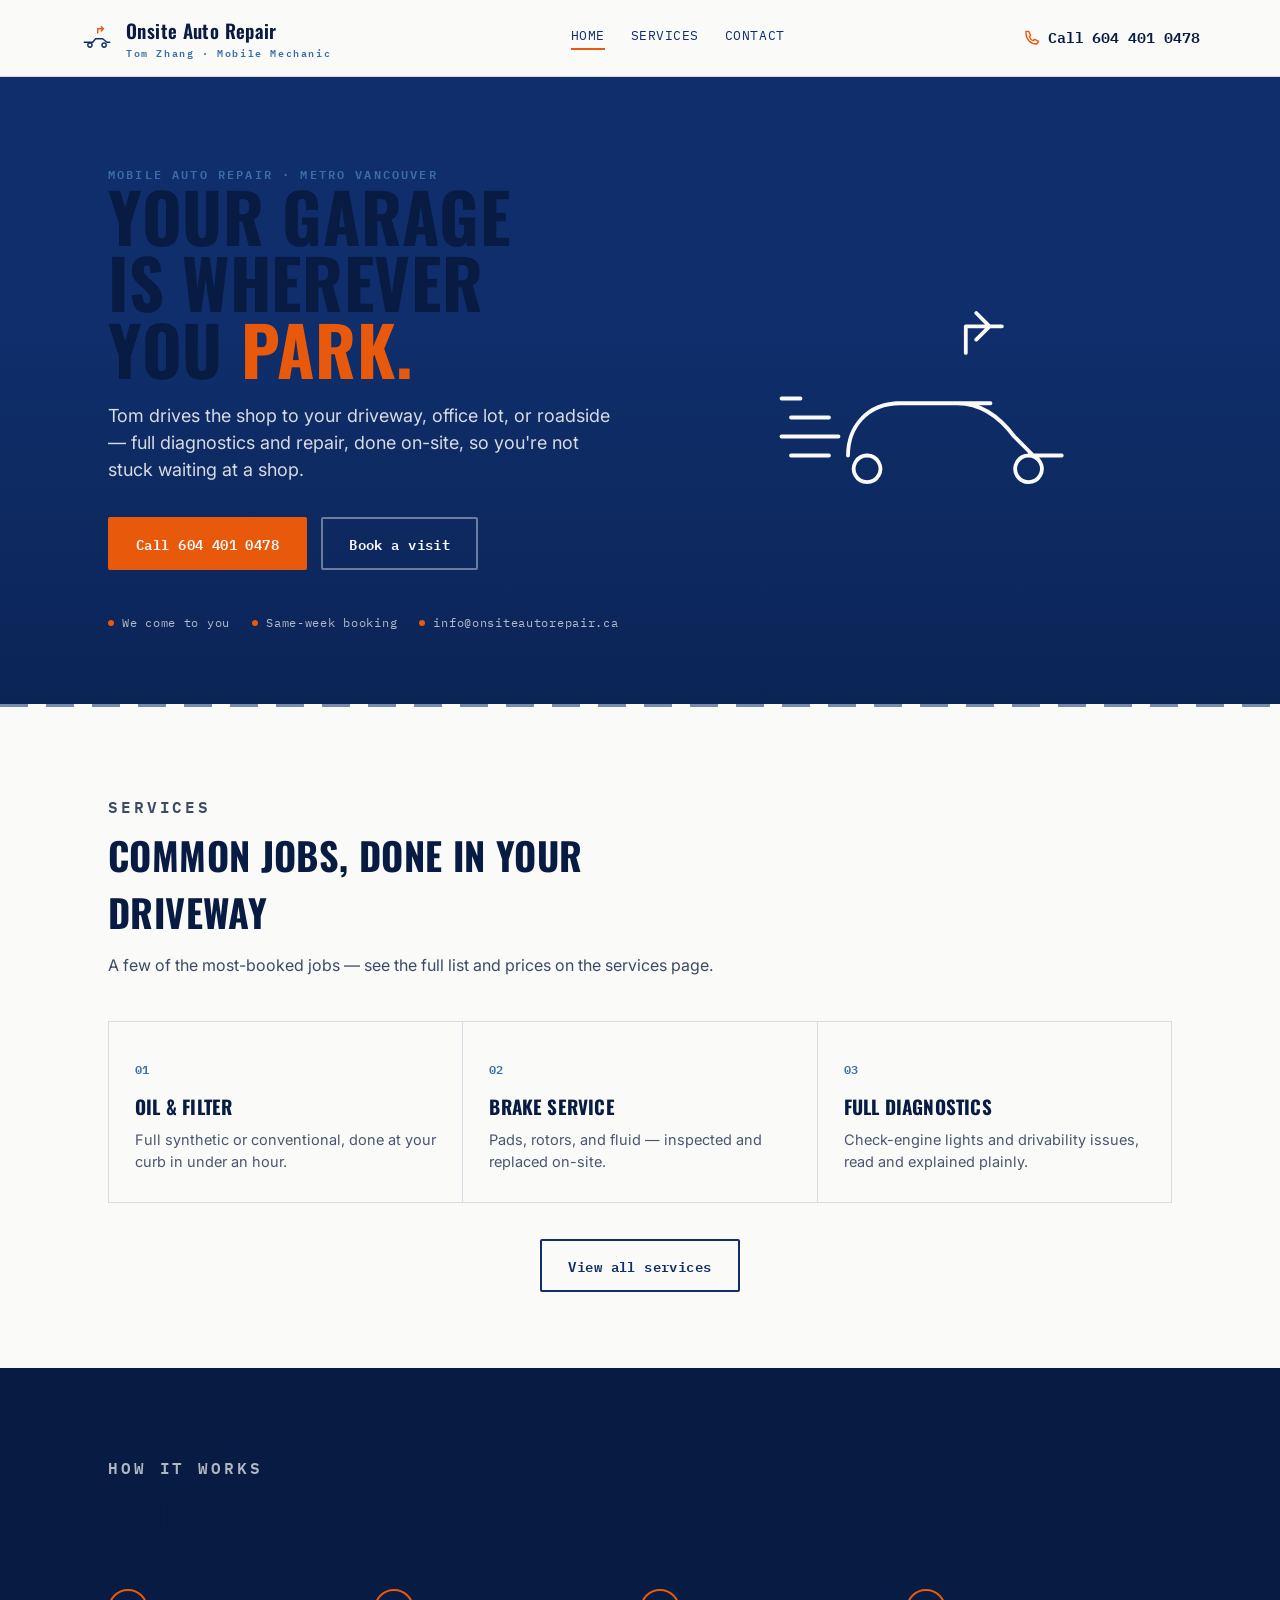
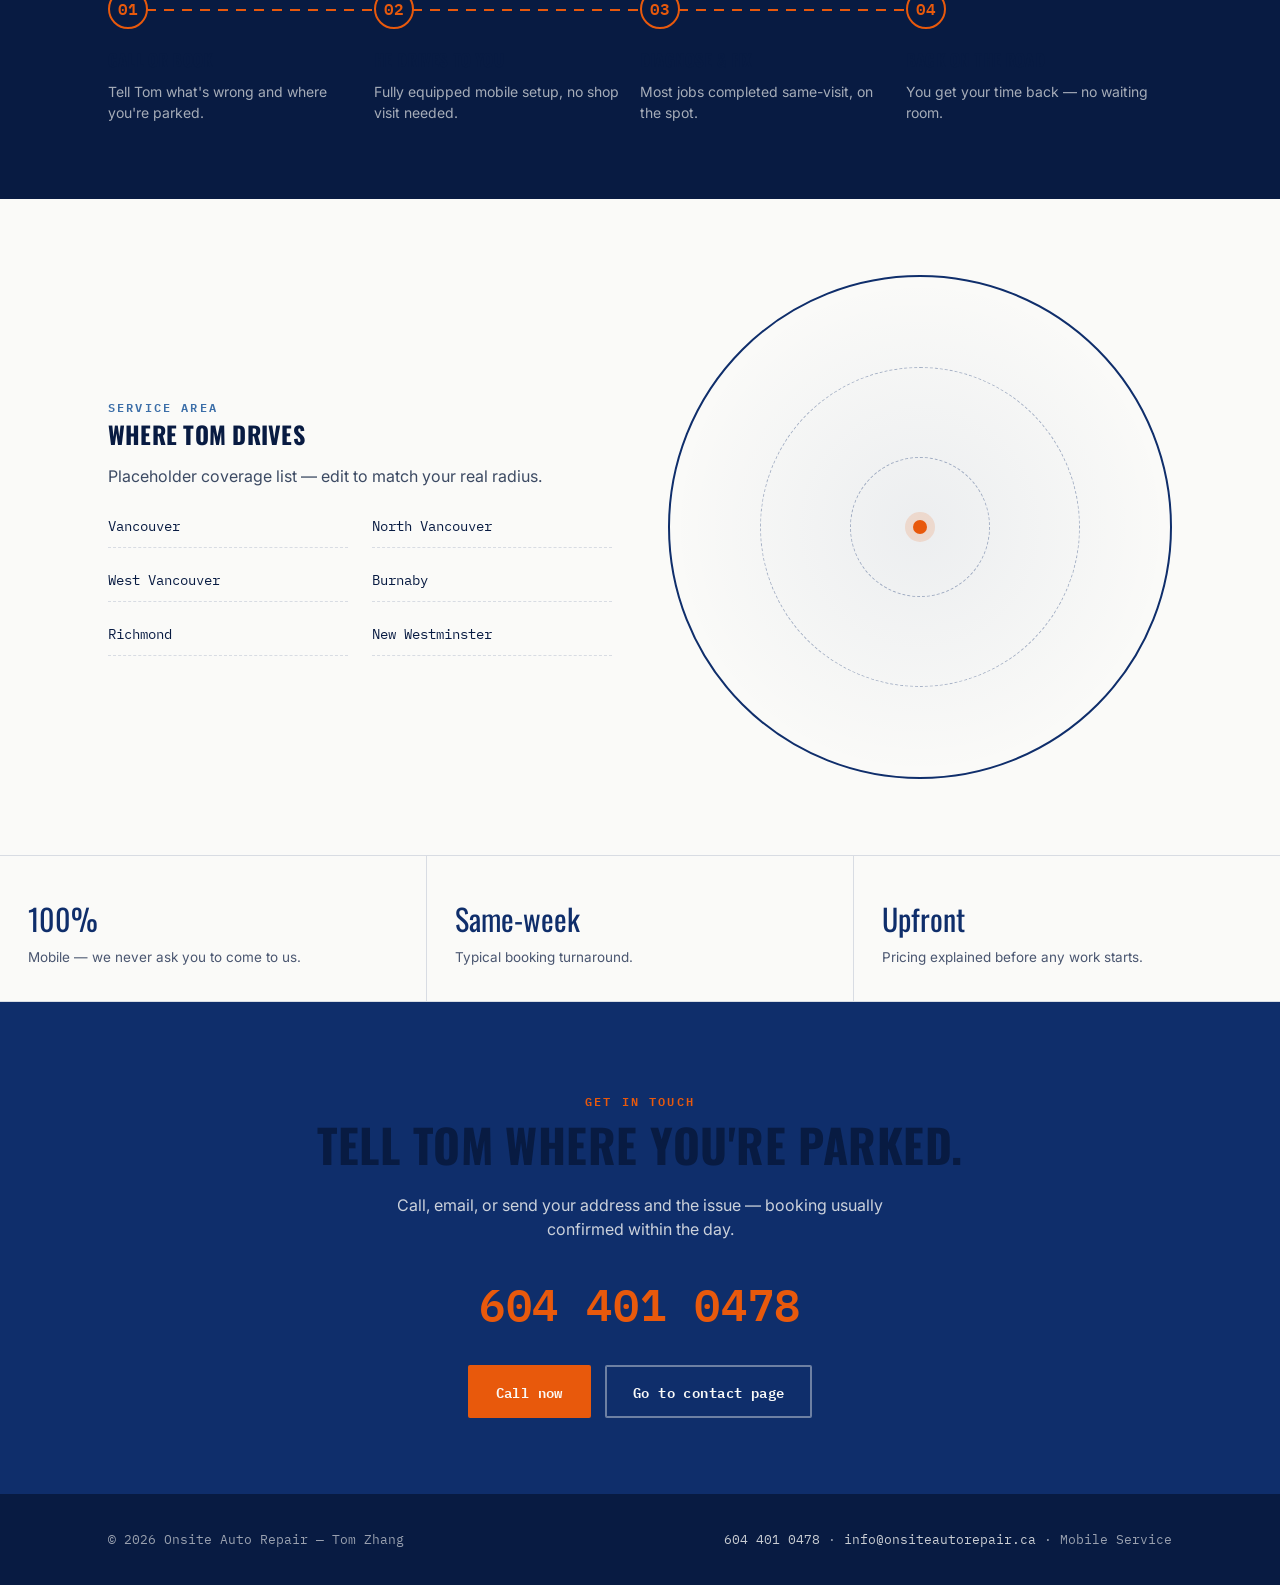
==== commit cd821df0: "full website 4 version, design and pages" ====
--- a/index.html
+++ b/index.html
@@ -18,9 +18,9 @@
         <path d="M6 30h12l4-5h10l6 5h4" stroke="#0F2E6B" stroke-width="2" stroke-linecap="round" stroke-linejoin="round"/>
         <circle cx="14" cy="34" r="3" stroke="#0F2E6B" stroke-width="2"/>
         <circle cx="34" cy="34" r="3" stroke="#0F2E6B" stroke-width="2"/>
-        <path d="M30 8l3 3-3 3M33 11h-8v6" stroke="#0F2E6B" stroke-width="2" stroke-linecap="round" stroke-linejoin="round"/>
+        <path d="M30 8l3 3-3 3M33 11h-8v6" stroke="#E8590C" stroke-width="2" stroke-linecap="round" stroke-linejoin="round"/>
       </svg>
-      <div class="brand-text">Onsite Auto Repair<span>Mobile Auto Repair Service</span></div>
+      <div class="brand-text">Onsite Auto Repair<span>Tom Zhang · Mobile Mechanic</span></div>
     </div>
     <nav class="nav-links" aria-label="Primary">
       <a href="index.html" aria-current="page">Home</a>
@@ -37,9 +37,9 @@
 <section class="hero">
   <div class="wrap hero-grid">
     <div>
-      <p class="eyebrow on-dark">Mobile Auto Repair · Metro Vancouver</p>
-      <h1>Your garage<br>is wherever<br>you park.</h1>
-      <p class="sub">We drive the shop to your driveway, office lot, or roadside — full diagnostics and repair, done on-site, so you're not stuck waiting at a shop.</p>
+      <p class="eyebrow">Mobile Auto Repair · Metro Vancouver</p>
+      <h1>Your garage<br>is wherever<br>you <span class="accent">park.</span></h1>
+      <p class="sub">Tom drives the shop to your driveway, office lot, or roadside — full diagnostics and repair, done on-site, so you're not stuck waiting at a shop.</p>
       <div class="hero-ctas">
         <a class="btn btn-primary" href="tel:6044010478">Call 604 401 0478</a>
         <a class="btn btn-ghost" href="contact.html">Book a visit</a>
@@ -57,12 +57,32 @@
           M120 210a14 14 0 1 0 0.1 0M290 210a14 14 0 1 0 0.1 0
           M150 155h100
           M235 60l14 14-14 14M262 74h-38v28"
-          stroke="#FFFFFF" stroke-width="4" stroke-linecap="round" stroke-linejoin="round"/>
+          stroke="#FAFAF8" stroke-width="4" stroke-linecap="round" stroke-linejoin="round"/>
       </svg>
     </div>
   </div>
 </section>
 <div class="road-divider"></div>
+
+<section id="services">
+  <div class="wrap">
+    <div class="section-head">
+      <p class="eyebrow">Services</p>
+      <h2>Common jobs, done in your driveway</h2>
+      <p>A few of the most-booked jobs — see the full list and prices on the services page.</p>
+    </div>
+  </div>
+  <div class="wrap">
+    <div class="services-grid">
+      <div class="service-card"><p class="num">01</p><h3>Oil &amp; Filter</h3><p>Full synthetic or conventional, done at your curb in under an hour.</p></div>
+      <div class="service-card"><p class="num">02</p><h3>Brake Service</h3><p>Pads, rotors, and fluid — inspected and replaced on-site.</p></div>
+      <div class="service-card"><p class="num">03</p><h3>Full Diagnostics</h3><p>Check-engine lights and drivability issues, read and explained plainly.</p></div>
+    </div>
+    <div style="text-align:center;margin-top:36px;">
+      <a class="btn btn-ghost dark" href="services.html">View all services</a>
+    </div>
+  </div>
+</section>
 
 <section class="how">
   <div class="wrap">
@@ -71,10 +91,30 @@
       <h2>Four steps, zero tow trucks</h2>
     </div>
     <div class="steps">
-      <div class="step"><div class="step-marker">01</div><h3>Call or book</h3><p>Tell us what's wrong and where you're parked.</p></div>
-      <div class="step"><div class="step-marker">02</div><h3>We drive to you</h3><p>Fully equipped mobile setup, no shop visit needed.</p></div>
+      <div class="step"><div class="step-marker">01</div><h3>Call or book</h3><p>Tell Tom what's wrong and where you're parked.</p></div>
+      <div class="step"><div class="step-marker">02</div><h3>He drives to you</h3><p>Fully equipped mobile setup, no shop visit needed.</p></div>
       <div class="step"><div class="step-marker">03</div><h3>Diagnose &amp; fix</h3><p>Most jobs completed same-visit, on the spot.</p></div>
       <div class="step"><div class="step-marker">04</div><h3>Back on the road</h3><p>You get your time back — no waiting room.</p></div>
+    </div>
+  </div>
+</section>
+
+<section id="area">
+  <div class="wrap area-grid">
+    <div>
+      <p class="eyebrow">Service Area</p>
+      <h2>Where Tom drives</h2>
+      <p style="color:#3c4a63;margin-top:12px;">Placeholder coverage list — edit to match your real radius.</p>
+      <ul class="area-list">
+        <li>Vancouver</li><li>North Vancouver</li>
+        <li>West Vancouver</li><li>Burnaby</li>
+        <li>Richmond</li><li>New Westminster</li>
+      </ul>
+    </div>
+    <div class="area-visual">
+      <div class="ring r1"></div>
+      <div class="ring r2"></div>
+      <div class="center"></div>
     </div>
   </div>
 </section>
@@ -85,20 +125,22 @@
   <div class="trust-item"><p class="fig">Upfront</p><p>Pricing explained before any work starts.</p></div>
 </div>
 
-<section>
-  <div class="wrap" style="text-align:center;">
-    <p class="eyebrow">Explore</p>
-    <h2 style="margin-top:8px;font-size:clamp(26px,3.4vw,34px);">See what we cover, or reach out directly</h2>
-    <div class="cta-buttons" style="margin-top:26px;">
-      <a class="btn btn-primary on-light" href="services.html">View services</a>
-      <a class="btn btn-ghost dark" href="contact.html">Contact us</a>
+<section class="cta" id="contact">
+  <div class="wrap">
+    <p class="eyebrow" style="color:var(--signal);">Get in touch</p>
+    <h2>Tell Tom where you're parked.</h2>
+    <p>Call, email, or send your address and the issue — booking usually confirmed within the day.</p>
+    <a class="cta-phone" href="tel:6044010478">604 401 0478</a>
+    <div class="cta-buttons">
+      <a class="btn btn-primary" href="tel:6044010478">Call now</a>
+      <a class="btn btn-ghost" href="contact.html">Go to contact page</a>
     </div>
   </div>
 </section>
 
 <footer>
   <div class="wrap footer-row">
-    <span>© 2026 Onsite Auto Repair</span>
+    <span>© 2026 Onsite Auto Repair — Tom Zhang</span>
     <span><a href="tel:6044010478">604 401 0478</a> · <a href="mailto:info@onsiteautorepair.ca">info@onsiteautorepair.ca</a> · Mobile Service</span>
   </div>
 </footer>
--- a/styles.css
+++ b/styles.css
@@ -1,10 +1,9 @@
-/* Onsite Auto Repair — shared design system */
 :root{
   --navy-900:#081B42;
   --navy-700:#0F2E6B;
   --blue-500:#3B6EA8;
+  --signal:#E8590C;
   --paper:#FAFAF8;
-  --white:#FFFFFF;
   --line:#D8DCE3;
   --font-display:'Oswald', sans-serif;
   --font-body:'Inter', sans-serif;
@@ -36,10 +35,7 @@
   color:var(--blue-500);
   font-weight:600;
 }
-.eyebrow.on-dark{color:var(--white);}
 h1,h2,h3{font-family:var(--font-display);text-transform:uppercase;color:var(--navy-900);letter-spacing:0.01em;}
-p{color:#3c4a63;}
-
 .btn{
   display:inline-flex;align-items:center;gap:10px;
   font-family:var(--font-mono);font-weight:600;font-size:14px;letter-spacing:0.03em;
@@ -48,16 +44,15 @@
   cursor:pointer;
 }
 .btn:focus-visible, a:focus-visible, button:focus-visible{
-  outline:3px solid var(--navy-700); outline-offset:3px;
-}
-.btn-primary{background:var(--white);color:var(--navy-900);}
-.btn-primary:hover{transform:translateY(-2px);box-shadow:0 8px 20px rgba(255,255,255,.25);}
-.btn-primary.on-light{background:var(--navy-700);color:var(--white);}
-.btn-primary.on-light:hover{box-shadow:0 8px 20px rgba(15,46,107,.25);}
-.btn-ghost{background:transparent;border-color:rgba(255,255,255,.4);color:var(--white);}
-.btn-ghost:hover{border-color:var(--white);}
+  outline:3px solid var(--signal); outline-offset:3px;
+}
+.btn-primary{background:var(--signal);color:var(--paper);}
+.btn-primary:hover{transform:translateY(-2px);box-shadow:0 8px 20px rgba(232,89,12,.35);}
+.btn-ghost{background:transparent;border-color:rgba(250,250,248,.4);color:var(--paper);}
+.btn-ghost:hover{border-color:var(--paper);}
 .btn-ghost.dark{border-color:var(--navy-700);color:var(--navy-700);}
-.btn-ghost.dark:hover{background:var(--navy-700);color:var(--white);}
+.btn-ghost.dark:hover{background:var(--navy-700);color:var(--paper);}
+.btn-sm{padding:10px 18px;font-size:12.5px;}
 
 /* road-lane divider — signature structural device */
 .road-divider{
@@ -65,7 +60,7 @@
   background-image:repeating-linear-gradient(90deg, var(--navy-700) 0 28px, transparent 28px 46px);
   opacity:.55;
 }
-.road-divider.light{background-image:repeating-linear-gradient(90deg, var(--white) 0 28px, transparent 28px 46px); opacity:.4;}
+.road-divider.light{background-image:repeating-linear-gradient(90deg, var(--paper) 0 28px, transparent 28px 46px); opacity:.35;}
 
 /* header */
 header{
@@ -83,17 +78,17 @@
   font-family:var(--font-mono);font-size:13px;letter-spacing:.04em;text-transform:uppercase;
   color:var(--navy-700);padding-bottom:3px;border-bottom:2px solid transparent;
 }
-.nav-links a:hover, .nav-links a[aria-current="page"]{border-bottom-color:var(--navy-700);}
+.nav-links a:hover, .nav-links a[aria-current="page"]{border-bottom-color:var(--signal);}
 .nav-phone{
   font-family:var(--font-mono);font-weight:600;font-size:15px;color:var(--navy-900);
   display:flex;align-items:center;gap:8px;
 }
-.nav-phone svg{width:16px;height:16px;stroke:var(--navy-700);}
+.nav-phone svg{width:16px;height:16px;stroke:var(--signal);}
 
 /* hero */
 .hero{
   background:var(--navy-700);
-  color:var(--white);
+  color:var(--paper);
   padding:88px 0 72px;
   position:relative;
   overflow:hidden;
@@ -104,14 +99,15 @@
   opacity:.5;pointer-events:none;
 }
 .hero-grid{display:grid;grid-template-columns:1.1fr 0.9fr;gap:48px;align-items:center;position:relative;z-index:1;}
-.hero h1{font-size:clamp(40px,6vw,68px);line-height:0.98;font-weight:700;color:var(--white);}
+.hero h1{font-size:clamp(40px,6vw,68px);line-height:0.98;font-weight:700;}
+.hero h1 .accent{color:var(--signal);}
 .hero p.sub{
-  font-size:18px;max-width:46ch;margin-top:20px;color:rgba(255,255,255,.85);
+  font-size:18px;max-width:46ch;margin-top:20px;color:rgba(250,250,248,.85);
 }
 .hero-ctas{display:flex;gap:14px;margin-top:34px;flex-wrap:wrap;}
 .hero-tags{display:flex;gap:22px;margin-top:44px;flex-wrap:wrap;}
-.hero-tag{font-family:var(--font-mono);font-size:12px;letter-spacing:.06em;color:rgba(255,255,255,.7);display:flex;align-items:center;gap:8px;}
-.hero-tag .dot{width:6px;height:6px;background:var(--white);border-radius:50%;}
+.hero-tag{font-family:var(--font-mono);font-size:12px;letter-spacing:.06em;color:rgba(250,250,248,.7);display:flex;align-items:center;gap:8px;}
+.hero-tag .dot{width:6px;height:6px;background:var(--signal);border-radius:50%;}
 
 .hero-art{display:flex;justify-content:center;align-items:center;}
 .hero-art svg{width:100%;max-width:380px;}
@@ -125,52 +121,53 @@
   .draw-path{stroke-dashoffset:0;animation:none;}
 }
 
-/* page hero (short, for services/contact pages) */
-.page-hero{background:var(--navy-700);color:var(--white);padding:64px 0 52px;}
-.page-hero h1{color:var(--white);font-size:clamp(34px,5vw,52px);margin-top:8px;}
-.page-hero p{color:rgba(255,255,255,.8);margin-top:14px;max-width:56ch;}
+/* short hero used on services / contact pages */
+.page-hero{background:var(--navy-700);color:var(--paper);padding:64px 0 52px;}
+.page-hero h1{font-size:clamp(34px,5vw,52px);margin-top:8px;}
+.page-hero p{color:rgba(250,250,248,.8);margin-top:14px;max-width:56ch;}
 
 /* sections */
 section{padding:76px 0;}
 .section-head{max-width:640px;margin-bottom:44px;}
 .section-head h2{font-size:clamp(28px,3.6vw,38px);margin-top:8px;}
-.section-head p{margin-top:12px;font-size:16px;}
+.section-head p{color:#3c4a63;margin-top:12px;font-size:16px;}
 
 /* services */
 .services-grid{display:grid;grid-template-columns:repeat(3,1fr);gap:1px;background:var(--line);border:1px solid var(--line);}
 .service-card{
-  background:var(--paper);padding:34px 28px;
+  background:var(--paper);padding:30px 26px;
   transition:background .15s ease;
+  display:flex;flex-direction:column;
 }
 .service-card:hover{background:#F0F3F8;}
-.service-icon{width:56px;height:56px;margin-bottom:18px;}
-.service-icon svg{width:100%;height:100%;}
-.service-card h3{font-size:19px;letter-spacing:0.01em;}
-.service-card p{font-size:14.5px;margin-top:8px;}
+.service-card .num{font-family:var(--font-mono);font-size:12px;color:var(--blue-500);font-weight:600;}
+.service-card h3{font-size:19px;margin-top:14px;letter-spacing:0.01em;}
+.service-card p{font-size:14.5px;color:#4a5670;margin-top:8px;flex-grow:1;}
 .service-card .price{
   font-family:var(--font-mono);font-size:13px;color:var(--navy-700);font-weight:600;
-  margin-top:14px;display:inline-block;border-top:1px dashed var(--line);padding-top:12px;width:100%;
-}
+  margin-top:16px;padding-top:14px;border-top:1px dashed var(--line);
+}
+.service-card .book-btn{margin-top:14px;align-self:flex-start;}
 
 /* how it works — real sequence */
-.how{background:var(--navy-900);color:var(--white);}
-.how .section-head p{color:rgba(255,255,255,.7);}
-.how .eyebrow{color:var(--white);}
+.how{background:var(--navy-900);color:var(--paper);}
+.how .section-head p{color:rgba(250,250,248,.7);}
+.how .eyebrow{color:var(--signal);}
 .steps{display:grid;grid-template-columns:repeat(4,1fr);gap:0;position:relative;}
 .step{position:relative;padding:0 20px 0 0;}
 .step:not(:last-child)::after{
   content:"";position:absolute;top:20px;right:-2px;width:100%;height:2px;
-  background-image:repeating-linear-gradient(90deg, var(--white) 0 10px, transparent 10px 18px);
-  opacity:.5;z-index:0;
+  background-image:repeating-linear-gradient(90deg, var(--signal) 0 10px, transparent 10px 18px);
+  z-index:0;
 }
 .step-marker{
-  width:40px;height:40px;border-radius:50%;border:2px solid var(--white);
+  width:40px;height:40px;border-radius:50%;border:2px solid var(--signal);
   display:flex;align-items:center;justify-content:center;
-  font-family:var(--font-mono);font-weight:600;color:var(--white);
+  font-family:var(--font-mono);font-weight:600;color:var(--signal);
   background:var(--navy-900);position:relative;z-index:1;
 }
-.step h3{font-size:17px;margin-top:18px;color:var(--white);}
-.step p{font-size:14px;color:rgba(255,255,255,.65);margin-top:8px;}
+.step h3{font-size:17px;margin-top:18px;}
+.step p{font-size:14px;color:rgba(250,250,248,.65);margin-top:8px;}
 
 /* service area */
 .area-grid{display:grid;grid-template-columns:1fr 1fr;gap:56px;align-items:center;}
@@ -188,57 +185,66 @@
 .area-visual .ring.r1{inset:18%;}
 .area-visual .ring.r2{inset:36%;}
 .area-visual .center{
-  width:14px;height:14px;background:var(--navy-700);border-radius:50%;
-  box-shadow:0 0 0 8px rgba(15,46,107,.15);
+  width:14px;height:14px;background:var(--signal);border-radius:50%;
+  box-shadow:0 0 0 8px rgba(232,89,12,.15);
 }
 
 /* trust strip */
 .trust{display:grid;grid-template-columns:repeat(3,1fr);gap:1px;background:var(--line);border-top:1px solid var(--line);border-bottom:1px solid var(--line);}
 .trust-item{background:var(--paper);padding:34px 28px;}
 .trust-item .fig{font-family:var(--font-display);font-size:30px;color:var(--navy-700);}
-.trust-item p{font-size:13.5px;margin-top:6px;}
-
-/* contact page specifics */
-.contact-grid{display:grid;grid-template-columns:1fr 1fr;gap:64px;align-items:start;}
-.contact-card{
-  background:var(--navy-700);color:var(--white);padding:40px 34px;border-radius:2px;
-}
-.contact-card h3{color:var(--white);font-size:22px;}
-.contact-line{
-  display:flex;align-items:center;gap:14px;margin-top:22px;
-  font-family:var(--font-mono);font-size:16px;
-}
-.contact-line svg{width:20px;height:20px;stroke:var(--white);flex-shrink:0;}
-.contact-line a:hover{text-decoration:underline;}
-.hours-table{margin-top:28px;width:100%;border-collapse:collapse;}
-.hours-table td{
-  font-family:var(--font-mono);font-size:13px;padding:8px 0;color:rgba(255,255,255,.85);
-  border-top:1px dashed rgba(255,255,255,.25);
-}
-.hours-table td:last-child{text-align:right;}
-.contact-note{margin-top:20px;}
-.contact-note h3{font-size:18px;margin-bottom:10px;}
-.contact-note ul{list-style:none;margin-top:14px;}
-.contact-note li{
-  font-size:14.5px;padding:10px 0;border-bottom:1px dashed var(--line);
-  display:flex;gap:10px;
-}
-.contact-note li svg{width:18px;height:18px;stroke:var(--navy-700);flex-shrink:0;margin-top:2px;}
-
-/* CTA */
-.cta{background:var(--navy-700);color:var(--white);text-align:center;}
-.cta h2{font-size:clamp(30px,5vw,46px);color:var(--white);}
-.cta p{color:rgba(255,255,255,.8);margin-top:14px;max-width:52ch;margin-inline:auto;}
+.trust-item p{font-size:13.5px;color:#4a5670;margin-top:6px;}
+
+/* CTA / contact */
+.cta{background:var(--navy-700);color:var(--paper);text-align:center;}
+.cta h2{font-size:clamp(30px,5vw,46px);}
+.cta p{color:rgba(250,250,248,.8);margin-top:14px;max-width:52ch;margin-inline:auto;}
 .cta-phone{
   font-family:var(--font-mono);font-size:clamp(30px,6vw,44px);font-weight:600;
-  color:var(--white);display:block;margin-top:30px;letter-spacing:.02em;
+  color:var(--signal);display:block;margin-top:30px;letter-spacing:.02em;
 }
 .cta-buttons{display:flex;gap:14px;justify-content:center;margin-top:28px;flex-wrap:wrap;}
 
-footer{background:var(--navy-900);color:rgba(255,255,255,.6);padding:36px 0;}
+/* contact page */
+.contact-grid{display:grid;grid-template-columns:1.1fr 0.9fr;gap:56px;align-items:start;}
+.contact-info-card{background:var(--navy-700);color:var(--paper);padding:36px 32px;border-radius:2px;}
+.contact-info-card h3{color:var(--paper);font-size:20px;}
+.contact-line{display:flex;align-items:center;gap:14px;margin-top:20px;font-family:var(--font-mono);font-size:15px;}
+.contact-line svg{width:19px;height:19px;stroke:var(--signal);flex-shrink:0;}
+.contact-line a:hover{text-decoration:underline;}
+.hours-table{margin-top:26px;width:100%;border-collapse:collapse;}
+.hours-table td{font-family:var(--font-mono);font-size:13px;padding:8px 0;color:rgba(250,250,248,.85);border-top:1px dashed rgba(250,250,248,.25);}
+.hours-table td:last-child{text-align:right;}
+
+.form-card{background:var(--paper);border:1px solid var(--line);padding:36px 32px;}
+.form-card h3{font-size:20px;margin-bottom:6px;}
+.form-card .form-sub{font-size:14px;color:#4a5670;margin-bottom:26px;}
+.form-row{display:grid;grid-template-columns:1fr 1fr;gap:16px;}
+.field{margin-bottom:18px;}
+.field label{
+  display:block;font-family:var(--font-mono);font-size:12px;letter-spacing:.04em;
+  text-transform:uppercase;color:var(--navy-700);margin-bottom:7px;font-weight:600;
+}
+.field input, .field select, .field textarea{
+  width:100%;font-family:var(--font-body);font-size:15px;color:var(--navy-900);
+  padding:12px 14px;border:1px solid var(--line);border-radius:2px;background:#fff;
+  transition:border-color .15s ease;
+}
+.field input:focus, .field select:focus, .field textarea:focus{
+  outline:none;border-color:var(--signal);
+}
+.field textarea{resize:vertical;min-height:110px;}
+.form-submit{width:100%;justify-content:center;margin-top:6px;}
+.form-status{
+  margin-top:14px;font-family:var(--font-mono);font-size:13px;color:var(--navy-700);
+  min-height:18px;
+}
+.form-status.error{color:var(--signal);}
+
+footer{background:var(--navy-900);color:rgba(250,250,248,.6);padding:36px 0;}
 .footer-row{display:flex;justify-content:space-between;align-items:center;flex-wrap:wrap;gap:16px;font-family:var(--font-mono);font-size:12.5px;}
-.footer-row a{color:rgba(255,255,255,.8);}
-.footer-row a:hover{color:var(--white);}
+.footer-row a{color:rgba(250,250,248,.8);}
+.footer-row a:hover{color:var(--signal);}
 
 @media (max-width:860px){
   .hero-grid{grid-template-columns:1fr;}
@@ -248,7 +254,7 @@
   .step:not(:last-child)::after{display:none;}
   .area-grid{grid-template-columns:1fr;}
   .trust{grid-template-columns:1fr;}
-  .contact-grid{grid-template-columns:1fr;gap:40px;}
+  .contact-grid{grid-template-columns:1fr;gap:36px;}
   .nav-links{order:3;width:100%;justify-content:center;}
 }
 @media (max-width:560px){
@@ -256,4 +262,5 @@
   .steps{grid-template-columns:1fr;}
   .area-list{grid-template-columns:1fr;}
   .nav-phone span{display:none;}
-}
+  .form-row{grid-template-columns:1fr;}
+}
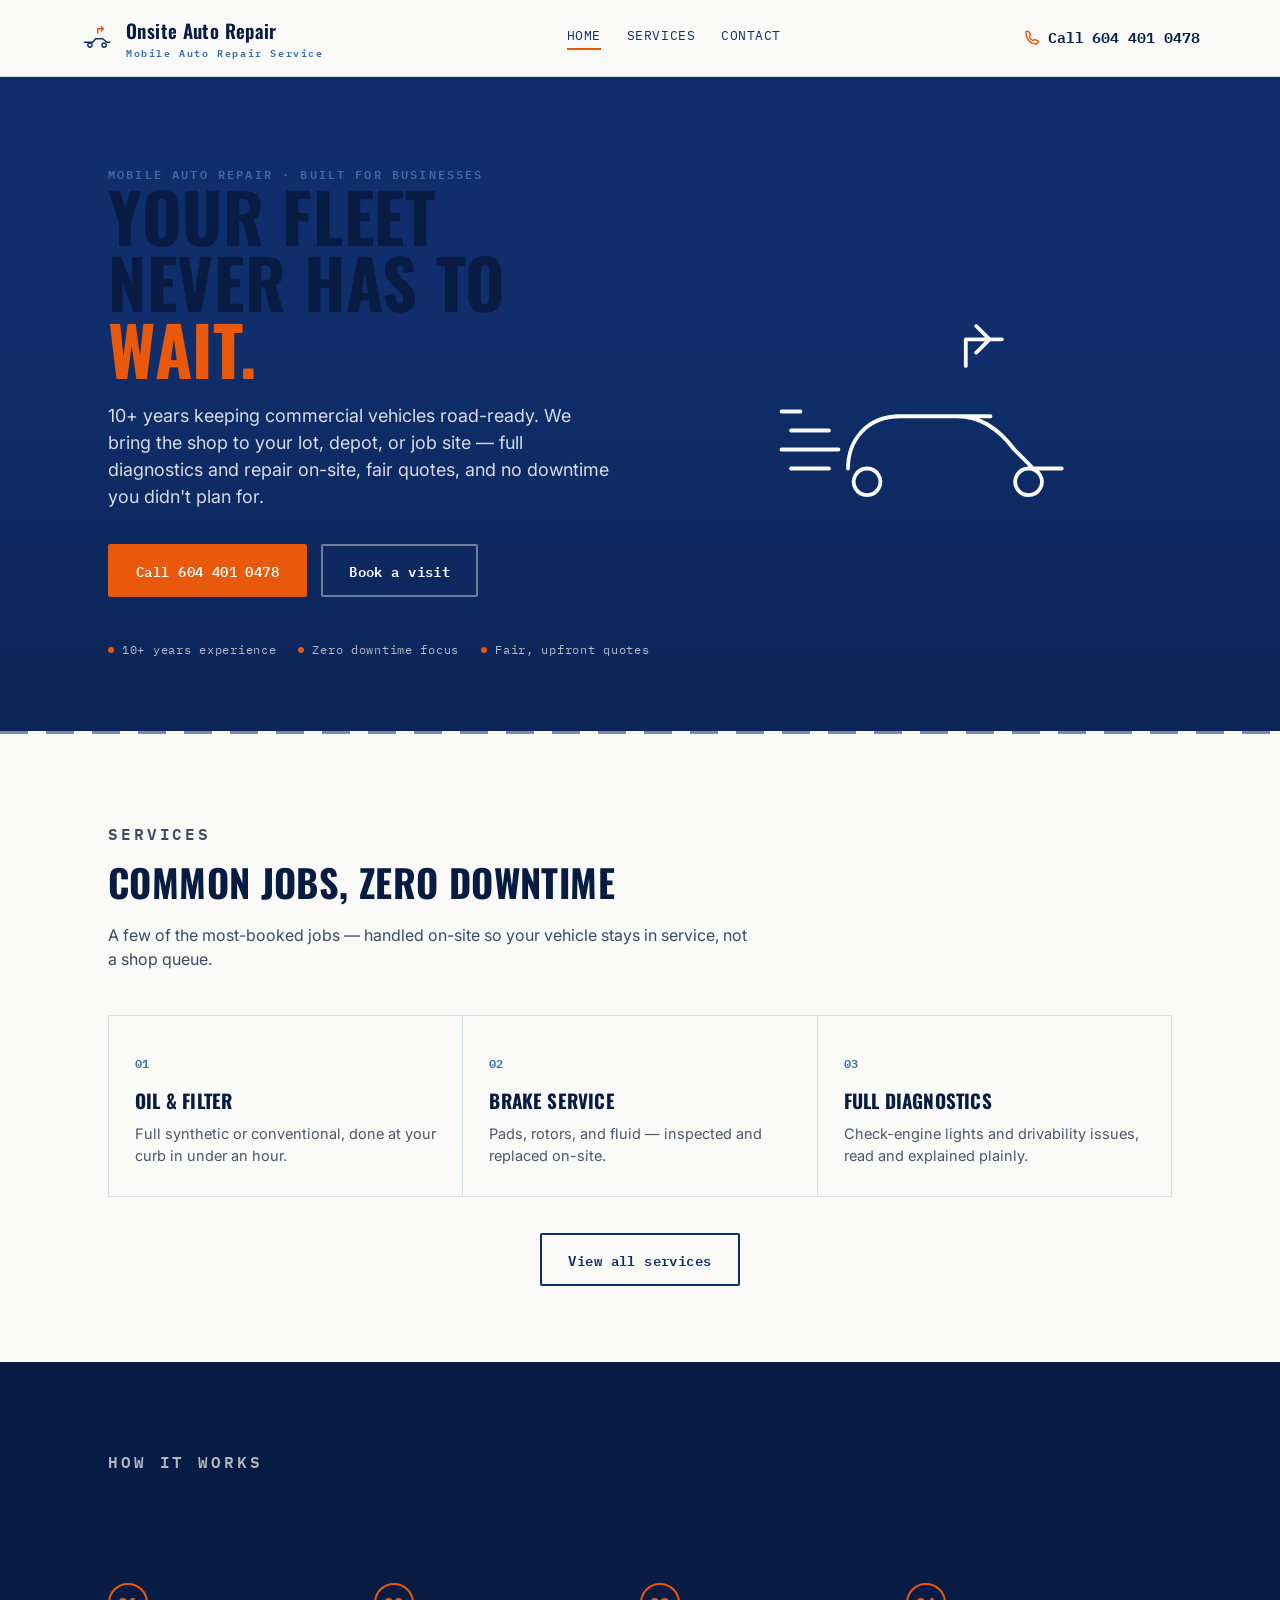
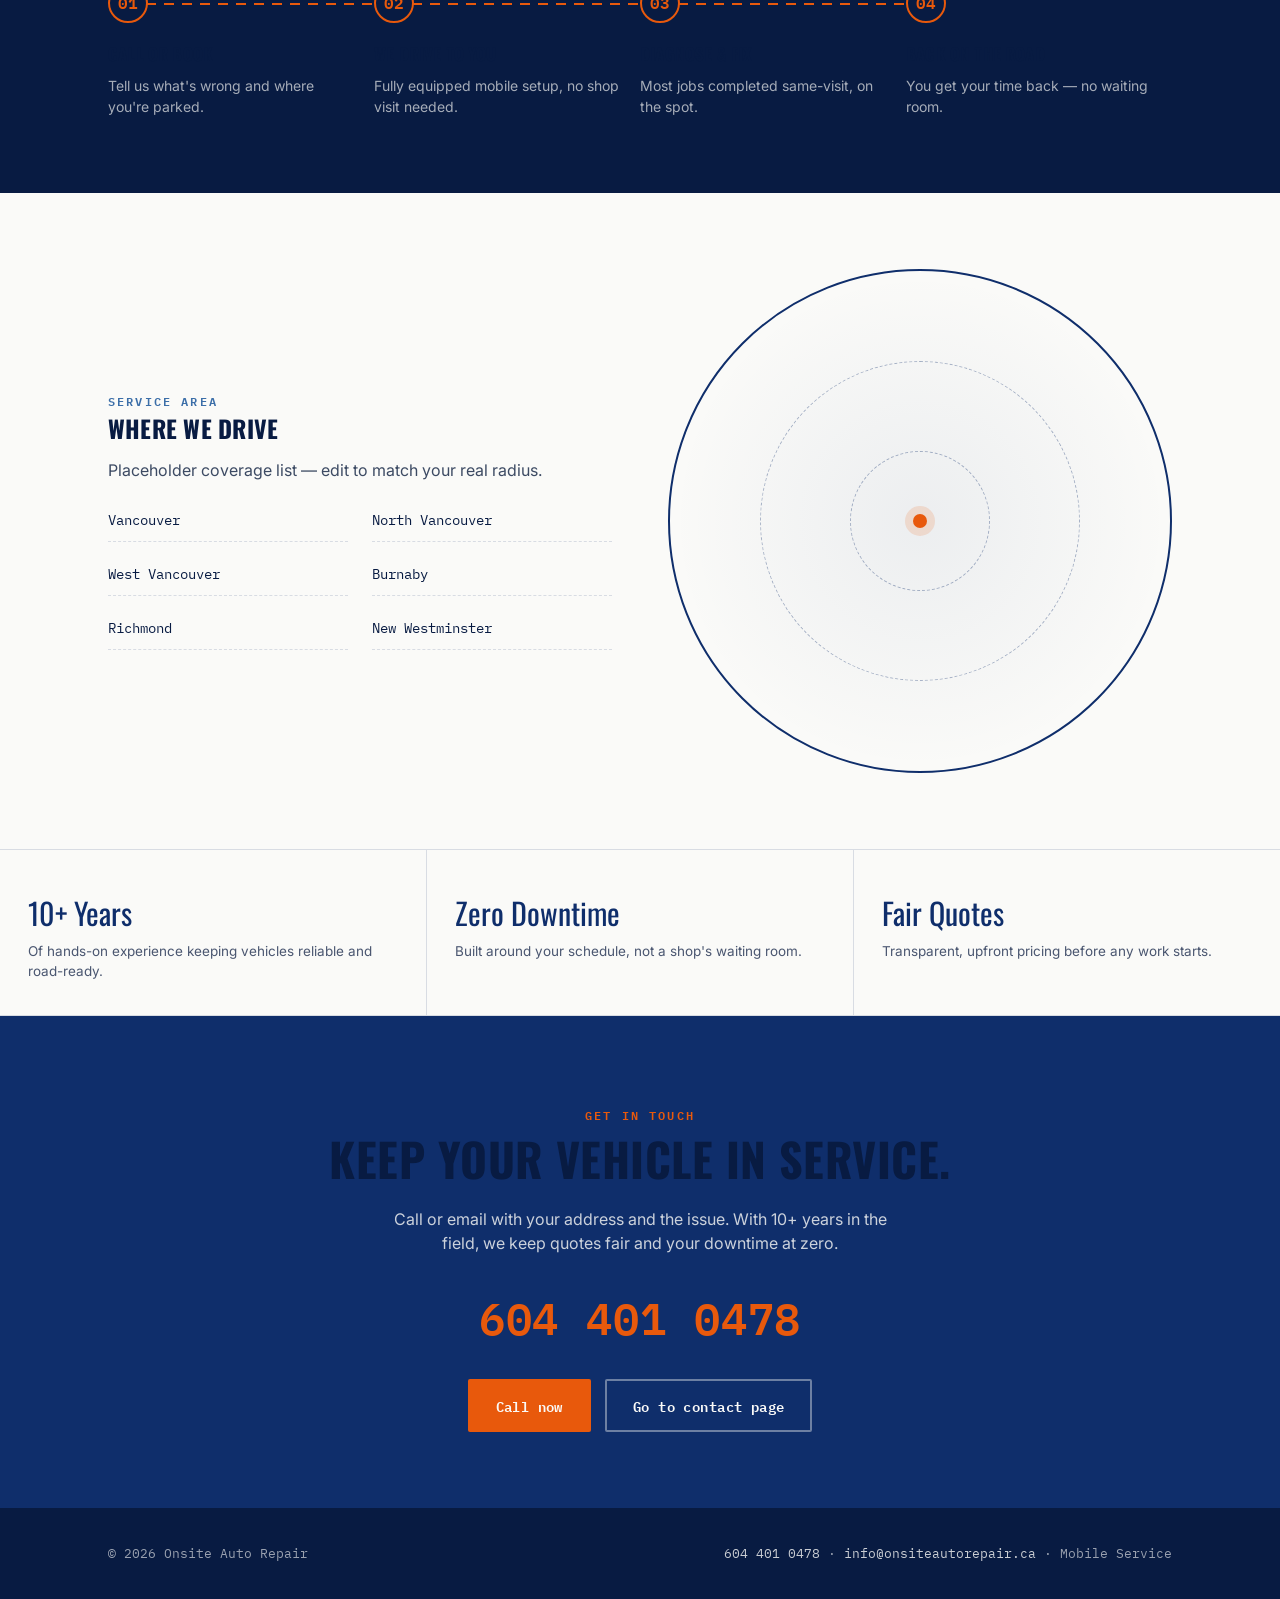
==== commit 1b1c6e50: "push 5 rebuild" ====
--- a/index.html
+++ b/index.html
@@ -20,7 +20,7 @@
         <circle cx="34" cy="34" r="3" stroke="#0F2E6B" stroke-width="2"/>
         <path d="M30 8l3 3-3 3M33 11h-8v6" stroke="#E8590C" stroke-width="2" stroke-linecap="round" stroke-linejoin="round"/>
       </svg>
-      <div class="brand-text">Onsite Auto Repair<span>Tom Zhang · Mobile Mechanic</span></div>
+      <div class="brand-text">Onsite Auto Repair<span>Mobile Auto Repair Service</span></div>
     </div>
     <nav class="nav-links" aria-label="Primary">
       <a href="index.html" aria-current="page">Home</a>
@@ -37,17 +37,17 @@
 <section class="hero">
   <div class="wrap hero-grid">
     <div>
-      <p class="eyebrow">Mobile Auto Repair · Metro Vancouver</p>
-      <h1>Your garage<br>is wherever<br>you <span class="accent">park.</span></h1>
-      <p class="sub">Tom drives the shop to your driveway, office lot, or roadside — full diagnostics and repair, done on-site, so you're not stuck waiting at a shop.</p>
+      <p class="eyebrow">Mobile Auto Repair · Built for Businesses</p>
+      <h1>Your fleet<br>never has to<br><span class="accent">wait.</span></h1>
+      <p class="sub">10+ years keeping commercial vehicles road-ready. We bring the shop to your lot, depot, or job site — full diagnostics and repair on-site, fair quotes, and no downtime you didn't plan for.</p>
       <div class="hero-ctas">
         <a class="btn btn-primary" href="tel:6044010478">Call 604 401 0478</a>
         <a class="btn btn-ghost" href="contact.html">Book a visit</a>
       </div>
       <div class="hero-tags">
-        <div class="hero-tag"><span class="dot"></span>We come to you</div>
-        <div class="hero-tag"><span class="dot"></span>Same-week booking</div>
-        <div class="hero-tag"><span class="dot"></span>info@onsiteautorepair.ca</div>
+        <div class="hero-tag"><span class="dot"></span>10+ years experience</div>
+        <div class="hero-tag"><span class="dot"></span>Zero downtime focus</div>
+        <div class="hero-tag"><span class="dot"></span>Fair, upfront quotes</div>
       </div>
     </div>
     <div class="hero-art">
@@ -68,8 +68,8 @@
   <div class="wrap">
     <div class="section-head">
       <p class="eyebrow">Services</p>
-      <h2>Common jobs, done in your driveway</h2>
-      <p>A few of the most-booked jobs — see the full list and prices on the services page.</p>
+      <h2>Common jobs, zero downtime</h2>
+      <p>A few of the most-booked jobs — handled on-site so your vehicle stays in service, not a shop queue.</p>
     </div>
   </div>
   <div class="wrap">
@@ -91,8 +91,8 @@
       <h2>Four steps, zero tow trucks</h2>
     </div>
     <div class="steps">
-      <div class="step"><div class="step-marker">01</div><h3>Call or book</h3><p>Tell Tom what's wrong and where you're parked.</p></div>
-      <div class="step"><div class="step-marker">02</div><h3>He drives to you</h3><p>Fully equipped mobile setup, no shop visit needed.</p></div>
+      <div class="step"><div class="step-marker">01</div><h3>Call or book</h3><p>Tell us what's wrong and where you're parked.</p></div>
+      <div class="step"><div class="step-marker">02</div><h3>We drive to you</h3><p>Fully equipped mobile setup, no shop visit needed.</p></div>
       <div class="step"><div class="step-marker">03</div><h3>Diagnose &amp; fix</h3><p>Most jobs completed same-visit, on the spot.</p></div>
       <div class="step"><div class="step-marker">04</div><h3>Back on the road</h3><p>You get your time back — no waiting room.</p></div>
     </div>
@@ -103,7 +103,7 @@
   <div class="wrap area-grid">
     <div>
       <p class="eyebrow">Service Area</p>
-      <h2>Where Tom drives</h2>
+      <h2>Where we drive</h2>
       <p style="color:#3c4a63;margin-top:12px;">Placeholder coverage list — edit to match your real radius.</p>
       <ul class="area-list">
         <li>Vancouver</li><li>North Vancouver</li>
@@ -120,16 +120,16 @@
 </section>
 
 <div class="trust">
-  <div class="trust-item"><p class="fig">100%</p><p>Mobile — we never ask you to come to us.</p></div>
-  <div class="trust-item"><p class="fig">Same-week</p><p>Typical booking turnaround.</p></div>
-  <div class="trust-item"><p class="fig">Upfront</p><p>Pricing explained before any work starts.</p></div>
+  <div class="trust-item"><p class="fig">10+ Years</p><p>Of hands-on experience keeping vehicles reliable and road-ready.</p></div>
+  <div class="trust-item"><p class="fig">Zero Downtime</p><p>Built around your schedule, not a shop's waiting room.</p></div>
+  <div class="trust-item"><p class="fig">Fair Quotes</p><p>Transparent, upfront pricing before any work starts.</p></div>
 </div>
 
 <section class="cta" id="contact">
   <div class="wrap">
     <p class="eyebrow" style="color:var(--signal);">Get in touch</p>
-    <h2>Tell Tom where you're parked.</h2>
-    <p>Call, email, or send your address and the issue — booking usually confirmed within the day.</p>
+    <h2>Keep your vehicle in service.</h2>
+    <p>Call or email with your address and the issue. With 10+ years in the field, we keep quotes fair and your downtime at zero.</p>
     <a class="cta-phone" href="tel:6044010478">604 401 0478</a>
     <div class="cta-buttons">
       <a class="btn btn-primary" href="tel:6044010478">Call now</a>
@@ -140,7 +140,7 @@
 
 <footer>
   <div class="wrap footer-row">
-    <span>© 2026 Onsite Auto Repair — Tom Zhang</span>
+    <span>© 2026 Onsite Auto Repair</span>
     <span><a href="tel:6044010478">604 401 0478</a> · <a href="mailto:info@onsiteautorepair.ca">info@onsiteautorepair.ca</a> · Mobile Service</span>
   </div>
 </footer>
--- a/styles.css
+++ b/styles.css
@@ -206,40 +206,14 @@
 .cta-buttons{display:flex;gap:14px;justify-content:center;margin-top:28px;flex-wrap:wrap;}
 
 /* contact page */
-.contact-grid{display:grid;grid-template-columns:1.1fr 0.9fr;gap:56px;align-items:start;}
-.contact-info-card{background:var(--navy-700);color:var(--paper);padding:36px 32px;border-radius:2px;}
+.contact-info-card{
+  background:var(--navy-700);color:var(--paper);padding:44px 40px;border-radius:2px;
+  max-width:480px;margin:0 auto;
+}
 .contact-info-card h3{color:var(--paper);font-size:20px;}
 .contact-line{display:flex;align-items:center;gap:14px;margin-top:20px;font-family:var(--font-mono);font-size:15px;}
 .contact-line svg{width:19px;height:19px;stroke:var(--signal);flex-shrink:0;}
 .contact-line a:hover{text-decoration:underline;}
-.hours-table{margin-top:26px;width:100%;border-collapse:collapse;}
-.hours-table td{font-family:var(--font-mono);font-size:13px;padding:8px 0;color:rgba(250,250,248,.85);border-top:1px dashed rgba(250,250,248,.25);}
-.hours-table td:last-child{text-align:right;}
-
-.form-card{background:var(--paper);border:1px solid var(--line);padding:36px 32px;}
-.form-card h3{font-size:20px;margin-bottom:6px;}
-.form-card .form-sub{font-size:14px;color:#4a5670;margin-bottom:26px;}
-.form-row{display:grid;grid-template-columns:1fr 1fr;gap:16px;}
-.field{margin-bottom:18px;}
-.field label{
-  display:block;font-family:var(--font-mono);font-size:12px;letter-spacing:.04em;
-  text-transform:uppercase;color:var(--navy-700);margin-bottom:7px;font-weight:600;
-}
-.field input, .field select, .field textarea{
-  width:100%;font-family:var(--font-body);font-size:15px;color:var(--navy-900);
-  padding:12px 14px;border:1px solid var(--line);border-radius:2px;background:#fff;
-  transition:border-color .15s ease;
-}
-.field input:focus, .field select:focus, .field textarea:focus{
-  outline:none;border-color:var(--signal);
-}
-.field textarea{resize:vertical;min-height:110px;}
-.form-submit{width:100%;justify-content:center;margin-top:6px;}
-.form-status{
-  margin-top:14px;font-family:var(--font-mono);font-size:13px;color:var(--navy-700);
-  min-height:18px;
-}
-.form-status.error{color:var(--signal);}
 
 footer{background:var(--navy-900);color:rgba(250,250,248,.6);padding:36px 0;}
 .footer-row{display:flex;justify-content:space-between;align-items:center;flex-wrap:wrap;gap:16px;font-family:var(--font-mono);font-size:12.5px;}
@@ -254,7 +228,6 @@
   .step:not(:last-child)::after{display:none;}
   .area-grid{grid-template-columns:1fr;}
   .trust{grid-template-columns:1fr;}
-  .contact-grid{grid-template-columns:1fr;gap:36px;}
   .nav-links{order:3;width:100%;justify-content:center;}
 }
 @media (max-width:560px){
@@ -262,5 +235,4 @@
   .steps{grid-template-columns:1fr;}
   .area-list{grid-template-columns:1fr;}
   .nav-phone span{display:none;}
-  .form-row{grid-template-columns:1fr;}
-}
+}
